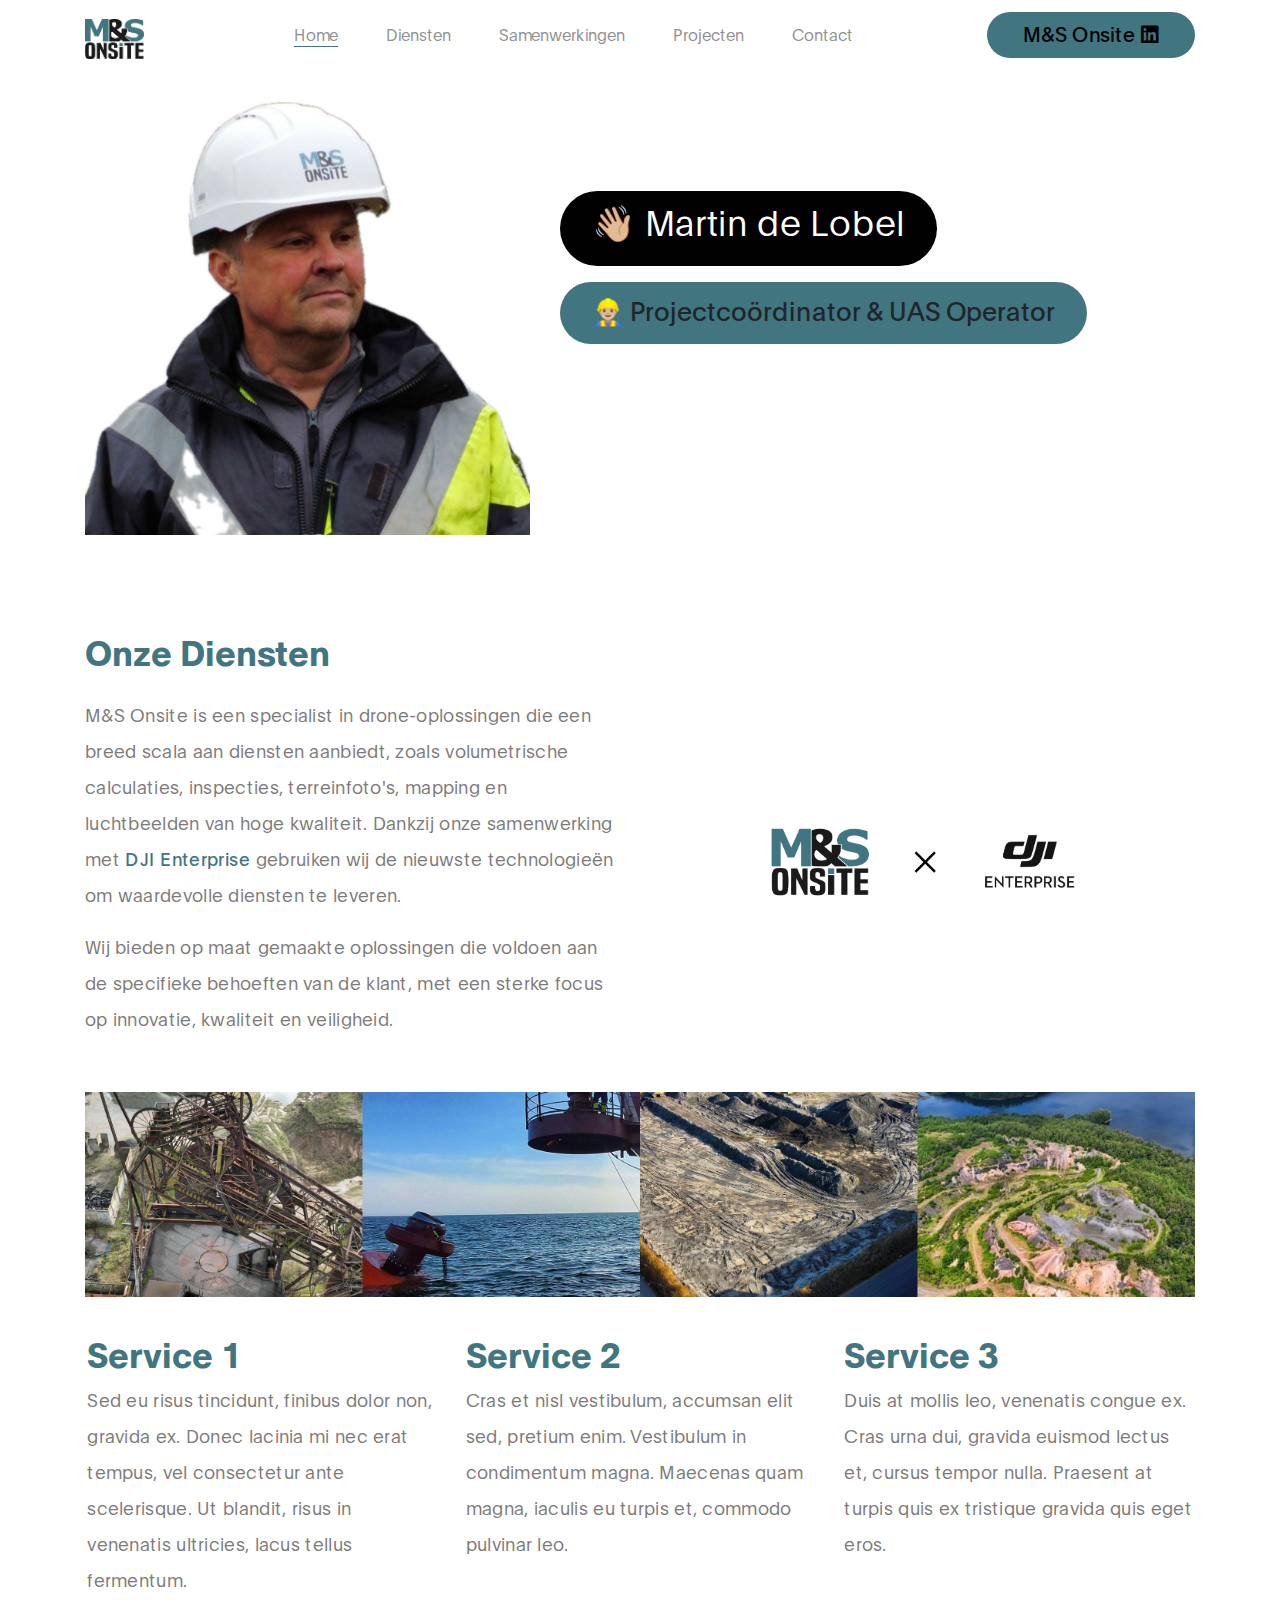
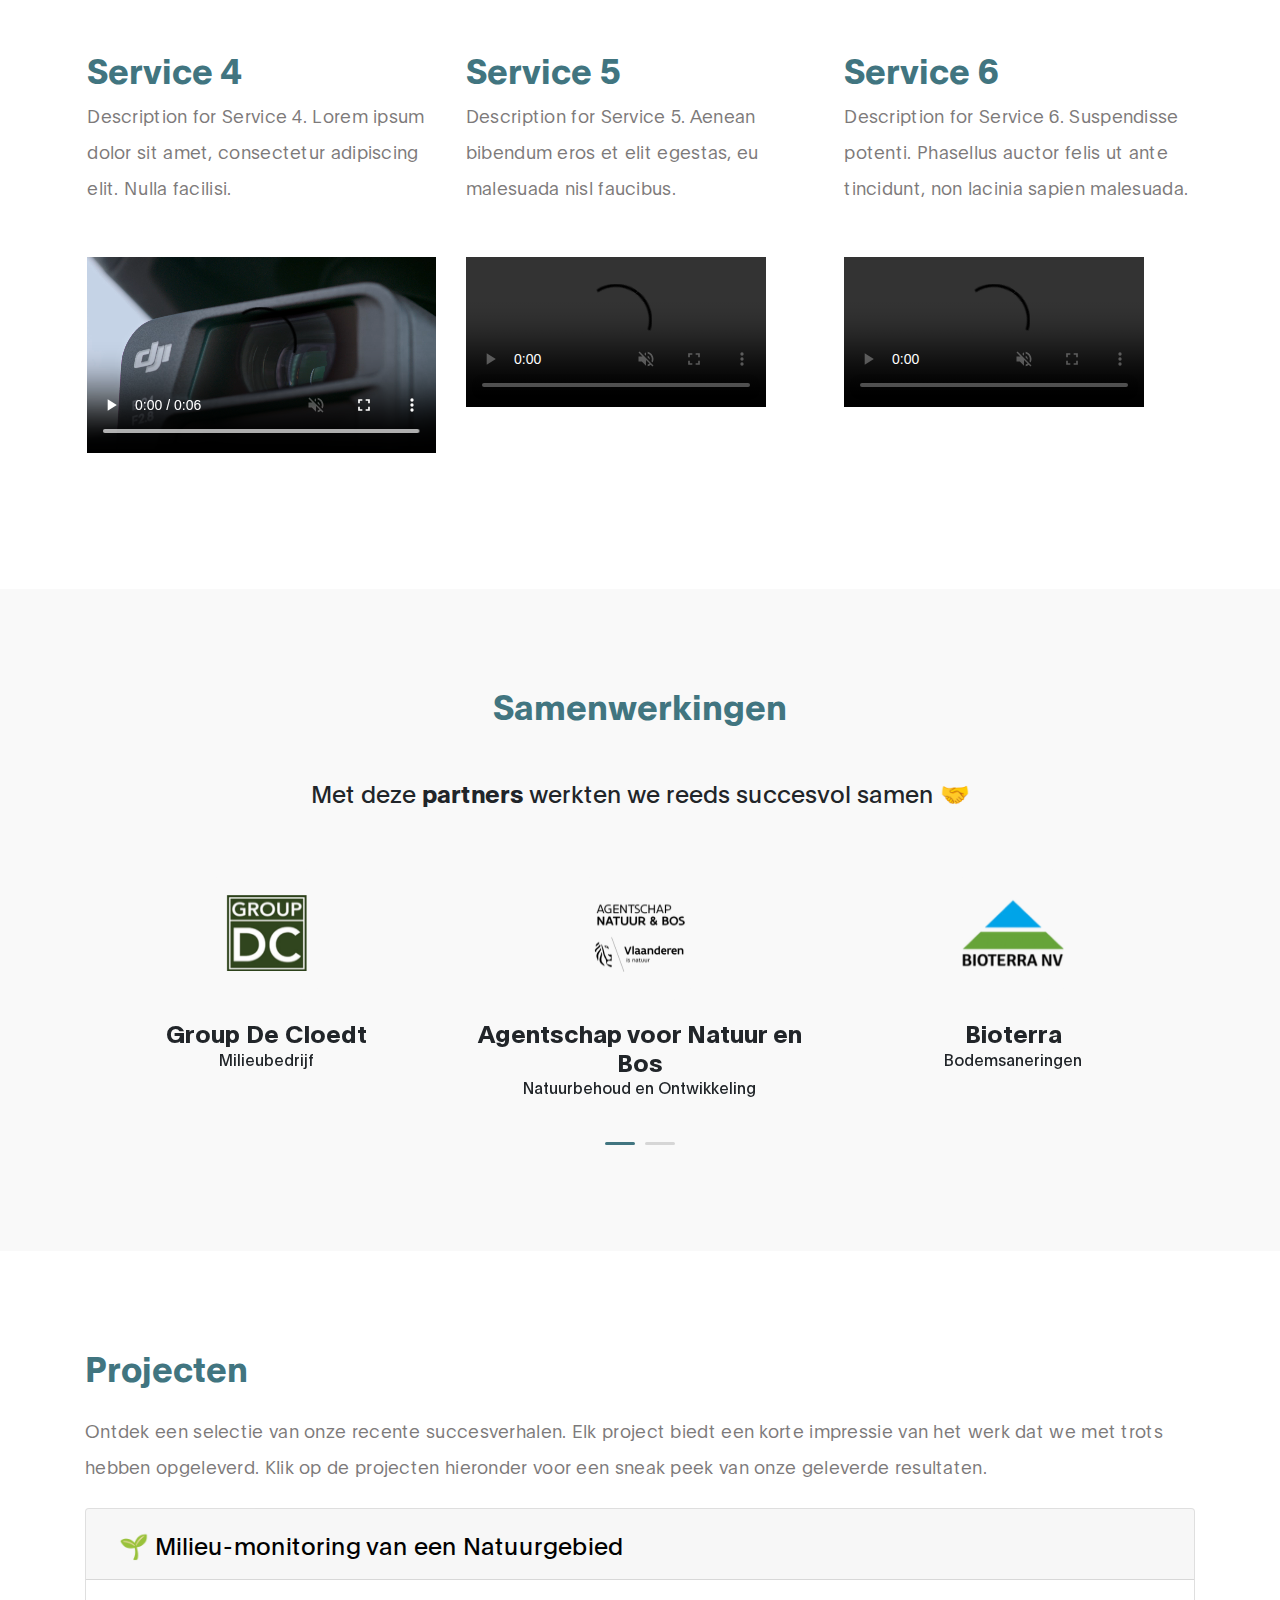
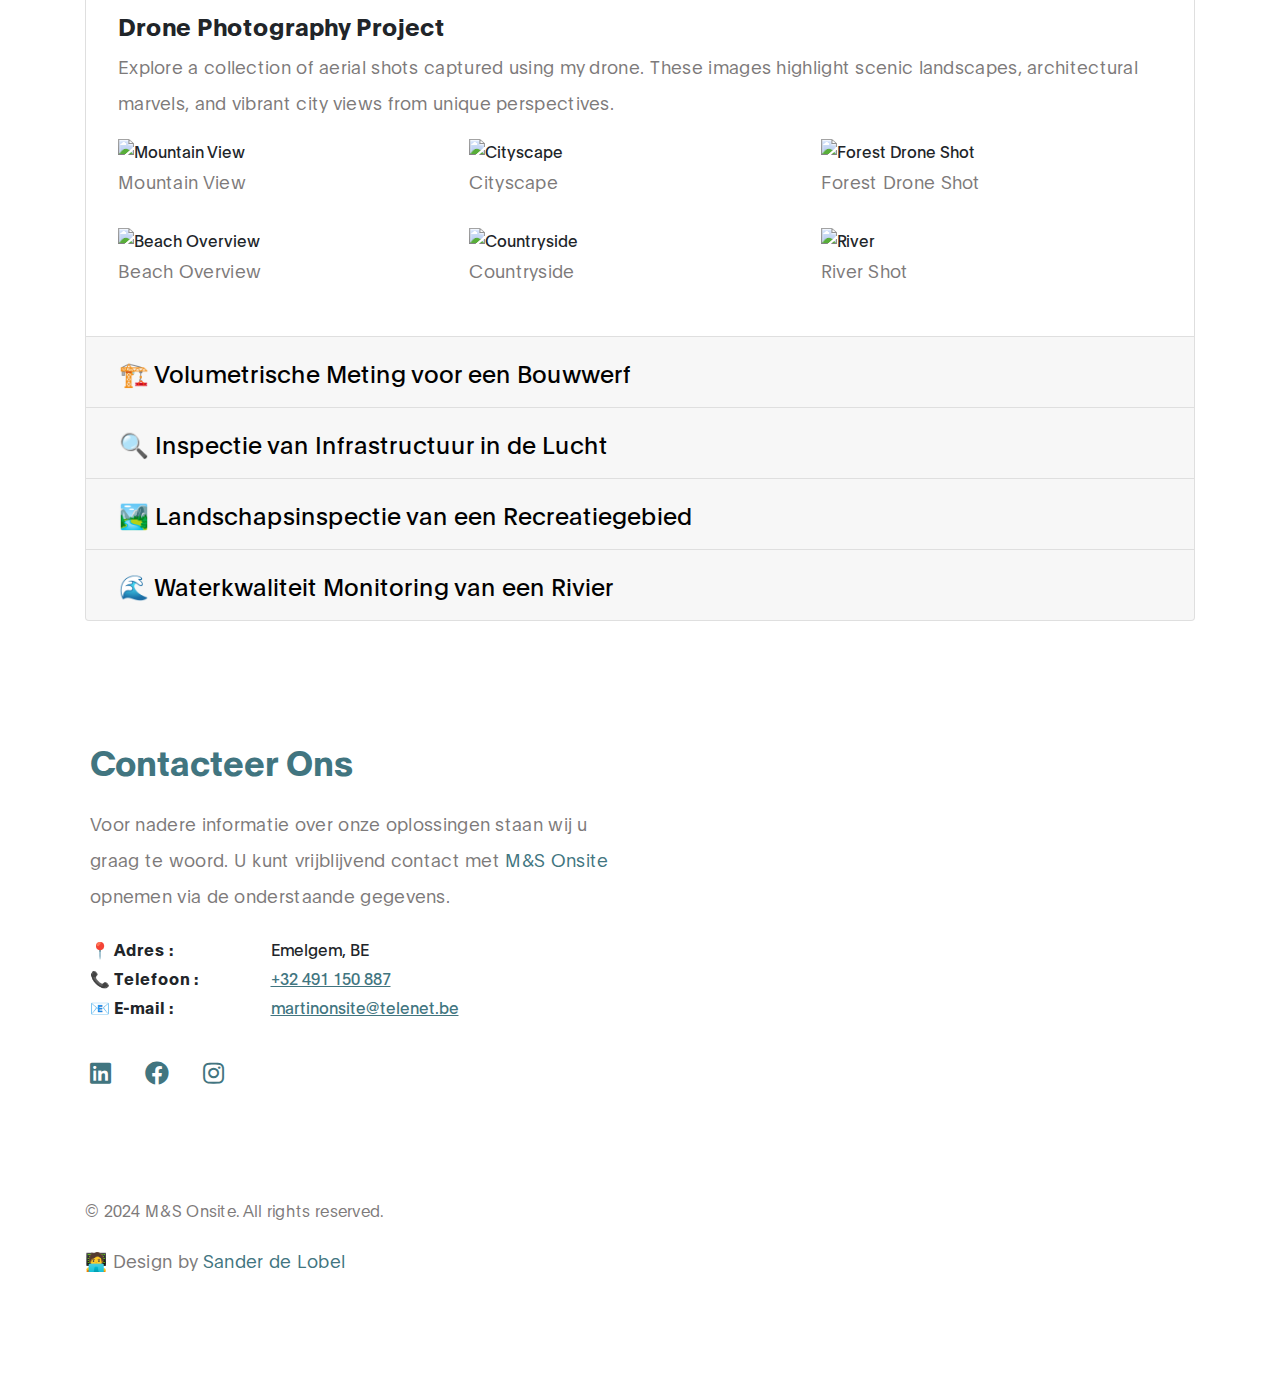
==== index.html @ 07158efe "V1.7" ====
<!DOCTYPE html>
<html lang="en">
<head>

     <title>M&S Onsite - Profile HTML Page</title>

     <meta charset="UTF-8">
     <meta http-equiv="X-UA-Compatible" content="IE=Edge">
     <meta name="description" content="">
     <meta name="keywords" content="">
     <meta name="author" content="sanderdeLobel">
     <meta name="viewport" content="width=device-width, initial-scale=1, maximum-scale=1">

     <link rel="stylesheet" href="css/bootstrap.min.css">
     <link rel="stylesheet" href="css/all.min.css">
     <link rel="stylesheet" href="css/owl.carousel.min.css">
     <link rel="stylesheet" href="css/owl.theme.default.min.css">

     <!-- MAIN CSS -->
     <link rel="stylesheet" href="css/msonsite_css.css">

</head>

<body data-spy="scroll" data-target="#navbarNav" data-offset="50">

    <!-- MENU BAR -->
    <nav class="navbar navbar-expand-lg">
        <div class="container">

            <a class="navbar-brand" href="#">
              <img src="images/MsOnsite LogoSpacing.png" alt="M&S Onsite" style="height: 40px;"> <!-- Adjust height as needed -->
            </a>
          

            <button class="navbar-toggler" type="button" data-toggle="collapse" data-target="#navbarNav" aria-controls="navbarNav" aria-expanded="false" aria-label="Toggle navigation">
                <span class="navbar-toggler-icon"></span>
            </button>

            <div class="collapse navbar-collapse" id="navbarNav">
                <ul class="navbar-nav mx-auto">
                    <li class="nav-item">
                        <a href="#intro" class="nav-link smoothScroll">Home</a>
                    </li>

                    <li class="nav-item">
                        <a href="#about" class="nav-link smoothScroll">Diensten</a>
                    </li>

                    <li class="nav-item">
                        <a href="#customers" class="nav-link smoothScroll">Samenwerkingen</a>
                    </li>

                    <li class="nav-item">
                      <a href="#projecten" class="nav-link smoothScroll">Projecten</a>
                  </li>

                    <li class="nav-item">
                        <a href="#contact" class="nav-link smoothScroll">Contact</a>
                    </li>
                </ul>

                <div class="mt-lg-0 mt-3 mb-4 mb-lg-0">
                  <a href="https://www.linkedin.com/company/m-s-onsite/?viewAsMember=true" target="_blank" class="custom-btn btn" download>
                    M&S Onsite <i class="fab fa-linkedin"></i>
                </a>                
                </div>
            </div>

        </div>
    </nav>


    <!-- HERO -->
    <section class="hero d-flex flex-column justify-content-center align-items-center" id="intro">

         <div class="container">
            <div class="row">

                  <div class="mx-auto col-lg-5 col-md-5 col-10">
                      <img src="images/mdl.jpg" class="img-fluid" alt="MdL Photo" style="width: 100%; height: auto; margin: 0;">
                  </div>

                   <div class="d-flex flex-column justify-content-center align-items-center col-lg-7 col-md-7 col-12">
                        <div class="hero-text">

                            <h1 class="hero-title">👋🏼 Martin de Lobel</h1>

                            <a class="email-link">
                              👷🏼‍♂️ Projectcoördinator & UAS Operator</a>
                        </div>
                    </div>

            </div>
        </div>
    </section>


    <section class="about section-padding" id="about">
        <div class="container">
            <div class="row">

              <div class="d-flex align-items-center justify-content-center">
                <div class="col-lg-6 col-md-6 col-12" style="margin-bottom: 40px;">
                    <h3 class="mb-4">Onze Diensten</h3>
            
                    <p>M&S Onsite is een specialist in drone-oplossingen die een breed scala aan diensten aanbiedt, zoals volumetrische calculaties, inspecties, terreinfoto's, mapping en luchtbeelden van hoge kwaliteit. Dankzij onze samenwerking met <a href="https://enterprise.dji.com/" target="_blank" style="color: #417580; text-decoration: none;"><strong>DJI Enterprise</strong></a> gebruiken wij de nieuwste technologieën om waardevolle diensten te leveren.</p>

                    <p>Wij bieden op maat gemaakte oplossingen die voldoen aan de specifieke behoeften van de klant, met een sterke focus op innovatie, kwaliteit en veiligheid.</p>
                                        
                </div>
            
                <div class="col-lg-5 mx-auto col-md-6 col-12"> 
                    <img src="images/msonsitedji.png" class="about-image img-fluid" alt="M&S Onsite logo" style="width: auto; height: auto;">
                </div>
            </div>

            <div class="container">
              <div>
                <img src="images/bannerphotos.jpeg" alt="MdL Photo" style="width: 100%; height: auto; margin: 0;">
              </div>
            </div>
            
            <!-- services -->
            <!-- row 1 -->
            </div>
            <div class="row about-third">
              <div class="col-lg-4 col-md-4 col-12">
                  <h3>Service 1</h3>
                  <p>Sed eu risus tincidunt, finibus dolor non, gravida ex. Donec lacinia mi nec erat tempus, vel consectetur ante scelerisque. Ut blandit, risus in venenatis ultricies, lacus tellus fermentum.</p>
              </div>
              <div class="col-lg-4 col-md-4 col-12">
                  <h3>Service 2</h3>
                  <p>Cras et nisl vestibulum, accumsan elit sed, pretium enim. Vestibulum in condimentum magna. Maecenas quam magna, iaculis eu turpis et, commodo pulvinar leo.</p>
              </div>
              <div class="col-lg-4 col-md-4 col-12">
                  <h3>Service 3</h3>
                  <p>Duis at mollis leo, venenatis congue ex. Cras urna dui, gravida euismod lectus et, cursus tempor nulla. Praesent at turpis quis ex tristique gravida quis eget eros.</p>
              </div>
          </div>

            <!-- row 3 -->
            <div class="row about-third">
              <div class="col-lg-4 col-md-4 col-12">
                  <h3>Service 4</h3>
                  <p>Description for Service 4. Lorem ipsum dolor sit amet, consectetur adipiscing elit. Nulla facilisi.</p>
              </div>
              <div class="col-lg-4 col-md-4 col-12">
                  <h3>Service 5</h3>
                  <p>Description for Service 5. Aenean bibendum eros et elit egestas, eu malesuada nisl faucibus.</p>
              </div>
              <div class="col-lg-4 col-md-4 col-12">
                  <h3>Service 6</h3>
                  <p>Description for Service 6. Suspendisse potenti. Phasellus auctor felis ut ante tincidunt, non lacinia sapien malesuada.</p>
              </div>
            </div>

            <!-- row 2: vids -->
            <div class="row about-third">
              
              <div class="col-lg-4 col-md-4 col-12">
                <video class="img-fluid" controls autoplay muted loop>
                    <source src="videos/mavic3E_1.mp4" type="video/mp4">
                    Your browser does not support the video tag.
                </video>
              </div>

              <div class="col-lg-4 col-md-4 col-12">
                <video class="img-fluid" controls autoplay muted loop>
                    <source src="videos/mavic3E_2.mp4" type="video/mp4">
                    Your browser does not support the video tag.
                </video>
              </div>

              <div class="col-lg-4 col-md-4 col-12">
                <video class="img-fluid" controls autoplay muted loop>
                    <source src="videos/mavic3E_2.mp4" type="video/mp4">
                    Your browser does not support the video tag.
                </video>
              </div>
            </div>

          
        </div>
    </section>

    <!-- Samenwerkingen -->
     <section class="customers section-padding" id="customers">
          <div class="container">
               <div class="row">

                <div class="col-12">
                  <h3 class="mb-5 text-center">Samenwerkingen</h3>
              
                  <a class="mb-5 text-center" style="font-size: 24px; display: block; text-align: center; margin: 20px 0;">
                      Met deze <strong>partners</strong> werkten we reeds succesvol samen 🤝
                  </a>                      
              
                  <div class="owl-carousel owl-theme" id="customers-carousel">
                      <div class="item">
                          <div class="customers-thumb text-center">
                              <div class="customers-image">
                                  <img src="images/customers/groupdecloedt.png" class="img-fluid" alt="customers image">
                              </div>
                              <div class="customers-info">
                                  <h6 class="mb-0">Group De Cloedt</h6>
                                  <span>Milieubedrijf</span>
                              </div>
                          </div>
                      </div>
              
                      <div class="item">
                          <div class="customers-thumb text-center">
                              <div class="customers-image">
                                  <img src="images/customers/agentschapnatuur.png" class="img-fluid" alt="customers image">
                              </div>
                              <div class="customers-info">
                                  <h6 class="mb-0">Agentschap voor Natuur en Bos</h6>
                                  <span>Natuurbehoud en Ontwikkeling</span>
                              </div>
                          </div>
                      </div>
              
                      <div class="item">
                          <div class="customers-thumb text-center">
                              <div class="customers-image">
                                  <img src="images/customers/bioterra.png" class="img-fluid" alt="customers image">
                              </div>
                              <div class="customers-info">
                                  <h6 class="mb-0">Bioterra</h6>
                                  <span>Bodemsaneringen</span>
                              </div>
                          </div>
                      </div>
              
                      <div class="item">
                          <div class="customers-thumb text-center">
                              <div class="customers-image">
                                  <img src="images/customers/vlaamsewaterweg.png" class="img-fluid" alt="customers image">
                              </div>
                              <div class="customers-info">
                                  <h6 class="mb-0">De Vlaamse Waterweg</h6>
                                  <span>Duurzaam Waterbeheer</span>
                              </div>
                          </div>
                      </div>
              
                      <div class="item">
                          <div class="customers-thumb text-center">
                              <div class="customers-image">
                                  <img src="images/customers/hdr.png" class="img-fluid" alt="customers image">
                              </div>
                              <div class="customers-info">
                                  <h6 class="mb-0">Heyrman - De Roeck</h6>
                                  <span>Waterbouwexpertise</span>
                              </div>
                          </div>
                      </div>
                  </div>
              </div>
                            

               </div>
          </div>
     </section>


     <!-- Projecten -->
     <section class="projecten section-padding" id = "projecten">
        
        <div class="container">
            
            <div class="row">

                <div class="col-lg-12 col-12">

                    <h3 class="mb-4">Projecten</h3>
                    <p class="mb-4">Ontdek een selectie van onze recente succesverhalen. 
                      Elk project biedt een korte impressie van het werk dat we met trots hebben opgeleverd. 
                      Klik op de projecten hieronder voor een sneak peek van onze geleverde resultaten.</p>
                    
                    <div class="accordion" id="accordionExample">
                      
                      <!-- Project 1-->
                      <div class="card">
                        <div class="card-header" id="headingOne">
                          <h2 class="mb-0">
                            <button class="btn btn-link" type="button" data-toggle="collapse" data-target="#collapseOne" aria-expanded="true" aria-controls="collapseOne">
                              🌱 Milieu-monitoring van een Natuurgebied
                            </button>
                          </h2>
                        </div>

                        <div id="collapseOne" class="collapse show" aria-labelledby="headingOne" data-parent="#accordionExample">
                          <div class="card-body">
                              <!-- Title of the project -->
                              <h6>Drone Photography Project</h6>
                      
                              <!-- Short description -->
                              <p>Explore a collection of aerial shots captured using my drone. These images highlight scenic landscapes, architectural marvels, and vibrant city views from unique perspectives.</p>
                              
                              <!-- Image grid -->
                              <div style="display: grid; grid-template-columns: repeat(3, 1fr); gap: 10px;">
                                  <div>
                                      <img src="image1.jpg" alt="Mountain View" style="width: 100%;">
                                      <p>Mountain View</p>
                                  </div>
                                  <div>
                                      <img src="image2.jpg" alt="Cityscape" style="width: 100%;">
                                      <p>Cityscape</p>
                                  </div>
                                  <div>
                                      <img src="image3.jpg" alt="Forest Drone Shot" style="width: 100%;">
                                      <p>Forest Drone Shot</p>
                                  </div>
                                  <div>
                                      <img src="image4.jpg" alt="Beach Overview" style="width: 100%;">
                                      <p>Beach Overview</p>
                                  </div>
                                  <div>
                                      <img src="image5.jpg" alt="Countryside" style="width: 100%;">
                                      <p>Countryside</p>
                                  </div>
                                  <div>
                                      <img src="image6.jpg" alt="River" style="width: 100%;">
                                      <p>River Shot</p>
                                  </div>
                              </div>
                          </div>
                      </div>
                      
                      </div>

                      <!-- Project 2-->
                      <div class="card">
                        <div class="card-header" id="headingTwo">
                          <h2 class="mb-0">
                            <button class="btn btn-link collapsed" type="button" data-toggle="collapse" data-target="#collapseTwo" aria-expanded="false" aria-controls="collapseTwo">
                              🏗️ Volumetrische Meting voor een Bouwwerf
                            </button>
                          </h2>
                        </div>
                        <div id="collapseTwo" class="collapse" aria-labelledby="headingTwo" data-parent="#accordionExample">
                          <div class="card-body">
                            <p>Precisie metingen om de benodigde materialen en volumes voor een bouwproject te bepalen.</p>
                          </div>
                        </div>
                      </div>

                      <!-- Project 3-->
                      <div class="card">
                        <div class="card-header" id="headingThree">
                          <h2 class="mb-0">
                            <button class="btn btn-link collapsed" type="button" data-toggle="collapse" data-target="#collapseThree" aria-expanded="false" aria-controls="collapseThree">
                              🔍 Inspectie van Infrastructuur in de Lucht
                            </button>
                          </h2>
                        </div>
                        <div id="collapseThree" class="collapse" aria-labelledby="headingThree" data-parent="#accordionExample">
                          <div class="card-body">
                            <p>Een luchtinspectie om de staat van bruggen en gebouwen te evalueren en eventuele gebreken te identificeren.</p>
                          </div>
                        </div>
                      </div>

                    <!-- Project 4-->
                    <div class="card">
                        <div class="card-header" id="headingFour">
                          <h2 class="mb-0">
                            <button class="btn btn-link collapsed" type="button" data-toggle="collapse" data-target="#collapseFour" aria-expanded="false" aria-controls="collapseFour">
                              🏞️ Landschapsinspectie van een Recreatiegebied
                            </button>
                          </h2>
                        </div>
                        <div id="collapseFour" class="collapse" aria-labelledby="headingFour" data-parent="#accordionExample">
                          <div class="card-body">
                            <p>Gebruik van drones om het onderhoud en de ontwikkeling van recreatiegebieden te monitoren en te optimaliseren.</p>
                          </div>
                        </div>
                    </div>

                    <!-- Project 5-->
                    <div class="card">
                        <div class="card-header" id="headingFive">
                          <h2 class="mb-0">
                            <button class="btn btn-link collapsed" type="button" data-toggle="collapse" data-target="#collapseFive" aria-expanded="false" aria-controls="collapseFive">
                              🌊 Waterkwaliteit Monitoring van een Rivier
                            </button>
                          </h2>
                        </div>
                        <div id="collapseFive" class="collapse" aria-labelledby="headingFive" data-parent="#accordionExample">
                          <div class="card-body">
                            <p>Een project gericht op het verzamelen van data over de waterkwaliteit en ecologische gezondheid van rivieren.</p>
                          </div>
                        </div>
                    </div>

                </div>

           	 </div><!-- col -->
        	</div><!-- row -->
        </div><!-- container -->
    </section>

    <!-- Projecten -->
    <section class="contact section-padding pt-0" id="contact">
      <div class="container">
          <div class="row">
              <!-- Left Column: Contact Details -->
              <div class="col-lg-6 col-md-6 col-12" style="text-align: left; padding-left: 20px;">
                  <h3 class="my-4 pt-4 pt-lg-0">Contacteer Ons</h3>
                  
                  <p class="mb-1" style="margin-left: 0;">Voor nadere informatie over onze oplossingen staan wij u graag te woord. 
                    U kunt vrijblijvend contact met <span style="color: #417580;">M&S Onsite</span> opnemen via de onderstaande gegevens.</p>

                  <ul class="mt-4 mb-5 mb-lg-0 profile-list list-unstyled" style="margin-left: 0;">
                    <li><strong>📍 Adres :</strong> Emelgem, BE</li>
                    
                    <li><strong>📞 Telefoon :</strong> 
                      <a href="tel:+32491150887" target="_blank" style="color:#417580; text-decoration: underline; cursor: pointer;">+32 491 150 887</a>
                    </li>
                    
                    <li><strong>📧 E-mail :</strong> 
                      <a href="mailto:martinonsite@telenet.be" target="_blank" style="color:#417580; text-decoration: underline; cursor: pointer;">martinonsite@telenet.be</a>
                    </li>
                  </ul>
  
                  <br>

                  <ul class="social-links mt-2" style="list-style-type: none; padding-left: 0; margin-left: 0;">
                    <li style="display: inline; margin-right: 10px;"><a href="https://www.linkedin.com/company/m-s-onsite/?viewAsMember=true" target="_blank" rel="noopener" class="fab fa-linkedin" style="color: #417580;"></a></li>
                    <li style="display: inline; margin-right: 10px;"><a href="https://www.facebook.com/people/MS-Onsite/61561631330027/" target="_blank" rel="noopener" class="fab fa-facebook" style="color: #417580;"></a></li>
                    <li style="display: inline; margin-right: 10px;"><a href="https://www.instagram.com/onsite_project_coordination/" target="_blank" rel="noopener" class="fab fa-instagram" style="color: #417580;"></a></li>
                  </ul>
                
              </div>
  
              <!-- Right Column: Location Map -->
              <div class="col-lg-6 col-md-6 col-12" style="text-align: left; padding-left: 20px; padding-right: 20px; margin: auto;">
                <iframe 
                    src="https://www.google.com/maps/embed?pb=!1m18!1m12!1m3!1d2514.994909298234!2d3.2300637765311504!3d50.92381117168641!2m3!1f0!2f0!3f0!3m2!1i1024!2i768!4f13.1!3m3!1m2!1s0x47c339d4fc42aa87%3A0x71538158849a457!2sIngelmunstersestraat%2037%2C%208870%20Izegem!5e0!3m2!1snl!2sbe!4v1729623654846!5m2!1snl!2sbe" 
                    width="100%" 
                    height="350" 
                    style="border:0;" 
                    allowfullscreen="" 
                    loading="lazy" 
                    referrerpolicy="no-referrer-when-downgrade">
                </iframe>
              </div>
          </div>
          <p class="copyright-text mt-5 pt-3" style="margin-left: 0;">&copy; 2024 M&S Onsite. All rights reserved.</p>
          <p style="margin-left: 0;">🧑‍💻 Design by <a href="https://www.linkedin.com/in/sanderdelobel/" target="_blank" style="color: #417580; text-decoration: none;">Sander de Lobel</a></p>        
      </div>
    
      
    </section>
     <!-- SCRIPTS -->
     <script src="js/jquery.min.js"></script>
     <script src="js/bootstrap.min.js"></script>
     <script src="js/smoothscroll.js"></script>
     <script src="js/owl.carousel.min.js"></script>
     <script src="js/custom.js"></script>

</body>
</html>

<!--
GEGEVENS LINKS UITLIJNEN
<p class="mb-1" style="margin-left: 0;">
    <a href="tel:+32491150887" style="color: #417580;">+32 491 150 887</a>
</p>
<p style="margin-left: 0;">
    <a href="mailto:martinonsite@telenet.be" style="color: #417580;">martinonsite@telenet.be</a>
</p>
-->
---- css/all.min.css ----
.fa,.fab,.fad,.fal,.far,.fas{-moz-osx-font-smoothing:grayscale;-webkit-font-smoothing:antialiased;display:inline-block;font-style:normal;font-variant:normal;text-rendering:auto;line-height:1}.fa-lg{font-size:1.33333em;line-height:.75em;vertical-align:-.0667em}.fa-xs{font-size:.75em}.fa-sm{font-size:.875em}.fa-1x{font-size:1em}.fa-2x{font-size:2em}.fa-3x{font-size:3em}.fa-4x{font-size:4em}.fa-5x{font-size:5em}.fa-6x{font-size:6em}.fa-7x{font-size:7em}.fa-8x{font-size:8em}.fa-9x{font-size:9em}.fa-10x{font-size:10em}.fa-fw{text-align:center;width:1.25em}.fa-ul{list-style-type:none;margin-left:2.5em;padding-left:0}.fa-ul>li{position:relative}.fa-li{left:-2em;position:absolute;text-align:center;width:2em;line-height:inherit}.fa-border{border:.08em solid #eee;border-radius:.1em;padding:.2em .25em .15em}.fa-pull-left{float:left}.fa-pull-right{float:right}.fa.fa-pull-left,.fab.fa-pull-left,.fal.fa-pull-left,.far.fa-pull-left,.fas.fa-pull-left{margin-right:.3em}.fa.fa-pull-right,.fab.fa-pull-right,.fal.fa-pull-right,.far.fa-pull-right,.fas.fa-pull-right{margin-left:.3em}.fa-spin{-webkit-animation:fa-spin 2s linear infinite;animation:fa-spin 2s linear infinite}.fa-pulse{-webkit-animation:fa-spin 1s steps(8) infinite;animation:fa-spin 1s steps(8) infinite}@-webkit-keyframes fa-spin{0%{-webkit-transform:rotate(0deg);transform:rotate(0deg)}to{-webkit-transform:rotate(1turn);transform:rotate(1turn)}}@keyframes fa-spin{0%{-webkit-transform:rotate(0deg);transform:rotate(0deg)}to{-webkit-transform:rotate(1turn);transform:rotate(1turn)}}.fa-rotate-90{-ms-filter:"progid:DXImageTransform.Microsoft.BasicImage(rotation=1)";-webkit-transform:rotate(90deg);transform:rotate(90deg)}.fa-rotate-180{-ms-filter:"progid:DXImageTransform.Microsoft.BasicImage(rotation=2)";-webkit-transform:rotate(180deg);transform:rotate(180deg)}.fa-rotate-270{-ms-filter:"progid:DXImageTransform.Microsoft.BasicImage(rotation=3)";-webkit-transform:rotate(270deg);transform:rotate(270deg)}.fa-flip-horizontal{-ms-filter:"progid:DXImageTransform.Microsoft.BasicImage(rotation=0, mirror=1)";-webkit-transform:scaleX(-1);transform:scaleX(-1)}.fa-flip-vertical{-webkit-transform:scaleY(-1);transform:scaleY(-1)}.fa-flip-both,.fa-flip-horizontal.fa-flip-vertical,.fa-flip-vertical{-ms-filter:"progid:DXImageTransform.Microsoft.BasicImage(rotation=2, mirror=1)"}.fa-flip-both,.fa-flip-horizontal.fa-flip-vertical{-webkit-transform:scale(-1);transform:scale(-1)}:root .fa-flip-both,:root .fa-flip-horizontal,:root .fa-flip-vertical,:root .fa-rotate-90,:root .fa-rotate-180,:root .fa-rotate-270{-webkit-filter:none;filter:none}.fa-stack{display:inline-block;height:2em;line-height:2em;position:relative;vertical-align:middle;width:2.5em}.fa-stack-1x,.fa-stack-2x{left:0;position:absolute;text-align:center;width:100%}.fa-stack-1x{line-height:inherit}.fa-stack-2x{font-size:2em}.fa-inverse{color:#fff}.fa-500px:before{content:"\f26e"}.fa-accessible-icon:before{content:"\f368"}.fa-accusoft:before{content:"\f369"}.fa-acquisitions-incorporated:before{content:"\f6af"}.fa-ad:before{content:"\f641"}.fa-address-book:before{content:"\f2b9"}.fa-address-card:before{content:"\f2bb"}.fa-adjust:before{content:"\f042"}.fa-adn:before{content:"\f170"}.fa-adobe:before{content:"\f778"}.fa-adversal:before{content:"\f36a"}.fa-affiliatetheme:before{content:"\f36b"}.fa-air-freshener:before{content:"\f5d0"}.fa-airbnb:before{content:"\f834"}.fa-algolia:before{content:"\f36c"}.fa-align-center:before{content:"\f037"}.fa-align-justify:before{content:"\f039"}.fa-align-left:before{content:"\f036"}.fa-align-right:before{content:"\f038"}.fa-alipay:before{content:"\f642"}.fa-allergies:before{content:"\f461"}.fa-amazon:before{content:"\f270"}.fa-amazon-pay:before{content:"\f42c"}.fa-ambulance:before{content:"\f0f9"}.fa-american-sign-language-interpreting:before{content:"\f2a3"}.fa-amilia:before{content:"\f36d"}.fa-anchor:before{content:"\f13d"}.fa-android:before{content:"\f17b"}.fa-angellist:before{content:"\f209"}.fa-angle-double-down:before{content:"\f103"}.fa-angle-double-left:before{content:"\f100"}.fa-angle-double-right:before{content:"\f101"}.fa-angle-double-up:before{content:"\f102"}.fa-angle-down:before{content:"\f107"}.fa-angle-left:before{content:"\f104"}.fa-angle-right:before{content:"\f105"}.fa-angle-up:before{content:"\f106"}.fa-angry:before{content:"\f556"}.fa-angrycreative:before{content:"\f36e"}.fa-angular:before{content:"\f420"}.fa-ankh:before{content:"\f644"}.fa-app-store:before{content:"\f36f"}.fa-app-store-ios:before{content:"\f370"}.fa-apper:before{content:"\f371"}.fa-apple:before{content:"\f179"}.fa-apple-alt:before{content:"\f5d1"}.fa-apple-pay:before{content:"\f415"}.fa-archive:before{content:"\f187"}.fa-archway:before{content:"\f557"}.fa-arrow-alt-circle-down:before{content:"\f358"}.fa-arrow-alt-circle-left:before{content:"\f359"}.fa-arrow-alt-circle-right:before{content:"\f35a"}.fa-arrow-alt-circle-up:before{content:"\f35b"}.fa-arrow-circle-down:before{content:"\f0ab"}.fa-arrow-circle-left:before{content:"\f0a8"}.fa-arrow-circle-right:before{content:"\f0a9"}.fa-arrow-circle-up:before{content:"\f0aa"}.fa-arrow-down:before{content:"\f063"}.fa-arrow-left:before{content:"\f060"}.fa-arrow-right:before{content:"\f061"}.fa-arrow-up:before{content:"\f062"}.fa-arrows-alt:before{content:"\f0b2"}.fa-arrows-alt-h:before{content:"\f337"}.fa-arrows-alt-v:before{content:"\f338"}.fa-artstation:before{content:"\f77a"}.fa-assistive-listening-systems:before{content:"\f2a2"}.fa-asterisk:before{content:"\f069"}.fa-asymmetrik:before{content:"\f372"}.fa-at:before{content:"\f1fa"}.fa-atlas:before{content:"\f558"}.fa-atlassian:before{content:"\f77b"}.fa-atom:before{content:"\f5d2"}.fa-audible:before{content:"\f373"}.fa-audio-description:before{content:"\f29e"}.fa-autoprefixer:before{content:"\f41c"}.fa-avianex:before{content:"\f374"}.fa-aviato:before{content:"\f421"}.fa-award:before{content:"\f559"}.fa-aws:before{content:"\f375"}.fa-baby:before{content:"\f77c"}.fa-baby-carriage:before{content:"\f77d"}.fa-backspace:before{content:"\f55a"}.fa-backward:before{content:"\f04a"}.fa-bacon:before{content:"\f7e5"}.fa-bahai:before{content:"\f666"}.fa-balance-scale:before{content:"\f24e"}.fa-balance-scale-left:before{content:"\f515"}.fa-balance-scale-right:before{content:"\f516"}.fa-ban:before{content:"\f05e"}.fa-band-aid:before{content:"\f462"}.fa-bandcamp:before{content:"\f2d5"}.fa-barcode:before{content:"\f02a"}.fa-bars:before{content:"\f0c9"}.fa-baseball-ball:before{content:"\f433"}.fa-basketball-ball:before{content:"\f434"}.fa-bath:before{content:"\f2cd"}.fa-battery-empty:before{content:"\f244"}.fa-battery-full:before{content:"\f240"}.fa-battery-half:before{content:"\f242"}.fa-battery-quarter:before{content:"\f243"}.fa-battery-three-quarters:before{content:"\f241"}.fa-battle-net:before{content:"\f835"}.fa-bed:before{content:"\f236"}.fa-beer:before{content:"\f0fc"}.fa-behance:before{content:"\f1b4"}.fa-behance-square:before{content:"\f1b5"}.fa-bell:before{content:"\f0f3"}.fa-bell-slash:before{content:"\f1f6"}.fa-bezier-curve:before{content:"\f55b"}.fa-bible:before{content:"\f647"}.fa-bicycle:before{content:"\f206"}.fa-biking:before{content:"\f84a"}.fa-bimobject:before{content:"\f378"}.fa-binoculars:before{content:"\f1e5"}.fa-biohazard:before{content:"\f780"}.fa-birthday-cake:before{content:"\f1fd"}.fa-bitbucket:before{content:"\f171"}.fa-bitcoin:before{content:"\f379"}.fa-bity:before{content:"\f37a"}.fa-black-tie:before{content:"\f27e"}.fa-blackberry:before{content:"\f37b"}.fa-blender:before{content:"\f517"}.fa-blender-phone:before{content:"\f6b6"}.fa-blind:before{content:"\f29d"}.fa-blog:before{content:"\f781"}.fa-blogger:before{content:"\f37c"}.fa-blogger-b:before{content:"\f37d"}.fa-bluetooth:before{content:"\f293"}.fa-bluetooth-b:before{content:"\f294"}.fa-bold:before{content:"\f032"}.fa-bolt:before{content:"\f0e7"}.fa-bomb:before{content:"\f1e2"}.fa-bone:before{content:"\f5d7"}.fa-bong:before{content:"\f55c"}.fa-book:before{content:"\f02d"}.fa-book-dead:before{content:"\f6b7"}.fa-book-medical:before{content:"\f7e6"}.fa-book-open:before{content:"\f518"}.fa-book-reader:before{content:"\f5da"}.fa-bookmark:before{content:"\f02e"}.fa-bootstrap:before{content:"\f836"}.fa-border-all:before{content:"\f84c"}.fa-border-none:before{content:"\f850"}.fa-border-style:before{content:"\f853"}.fa-bowling-ball:before{content:"\f436"}.fa-box:before{content:"\f466"}.fa-box-open:before{content:"\f49e"}.fa-boxes:before{content:"\f468"}.fa-braille:before{content:"\f2a1"}.fa-brain:before{content:"\f5dc"}.fa-bread-slice:before{content:"\f7ec"}.fa-briefcase:before{content:"\f0b1"}.fa-briefcase-medical:before{content:"\f469"}.fa-broadcast-tower:before{content:"\f519"}.fa-broom:before{content:"\f51a"}.fa-brush:before{content:"\f55d"}.fa-btc:before{content:"\f15a"}.fa-buffer:before{content:"\f837"}.fa-bug:before{content:"\f188"}.fa-building:before{content:"\f1ad"}.fa-bullhorn:before{content:"\f0a1"}.fa-bullseye:before{content:"\f140"}.fa-burn:before{content:"\f46a"}.fa-buromobelexperte:before{content:"\f37f"}.fa-bus:before{content:"\f207"}.fa-bus-alt:before{content:"\f55e"}.fa-business-time:before{content:"\f64a"}.fa-buy-n-large:before{content:"\f8a6"}.fa-buysellads:before{content:"\f20d"}.fa-calculator:before{content:"\f1ec"}.fa-calendar:before{content:"\f133"}.fa-calendar-alt:before{content:"\f073"}.fa-calendar-check:before{content:"\f274"}.fa-calendar-day:before{content:"\f783"}.fa-calendar-minus:before{content:"\f272"}.fa-calendar-plus:before{content:"\f271"}.fa-calendar-times:before{content:"\f273"}.fa-calendar-week:before{content:"\f784"}.fa-camera:before{content:"\f030"}.fa-camera-retro:before{content:"\f083"}.fa-campground:before{content:"\f6bb"}.fa-canadian-maple-leaf:before{content:"\f785"}.fa-candy-cane:before{content:"\f786"}.fa-cannabis:before{content:"\f55f"}.fa-capsules:before{content:"\f46b"}.fa-car:before{content:"\f1b9"}.fa-car-alt:before{content:"\f5de"}.fa-car-battery:before{content:"\f5df"}.fa-car-crash:before{content:"\f5e1"}.fa-car-side:before{content:"\f5e4"}.fa-caravan:before{content:"\f8ff"}.fa-caret-down:before{content:"\f0d7"}.fa-caret-left:before{content:"\f0d9"}.fa-caret-right:before{content:"\f0da"}.fa-caret-square-down:before{content:"\f150"}.fa-caret-square-left:before{content:"\f191"}.fa-caret-square-right:before{content:"\f152"}.fa-caret-square-up:before{content:"\f151"}.fa-caret-up:before{content:"\f0d8"}.fa-carrot:before{content:"\f787"}.fa-cart-arrow-down:before{content:"\f218"}.fa-cart-plus:before{content:"\f217"}.fa-cash-register:before{content:"\f788"}.fa-cat:before{content:"\f6be"}.fa-cc-amazon-pay:before{content:"\f42d"}.fa-cc-amex:before{content:"\f1f3"}.fa-cc-apple-pay:before{content:"\f416"}.fa-cc-diners-club:before{content:"\f24c"}.fa-cc-discover:before{content:"\f1f2"}.fa-cc-jcb:before{content:"\f24b"}.fa-cc-mastercard:before{content:"\f1f1"}.fa-cc-paypal:before{content:"\f1f4"}.fa-cc-stripe:before{content:"\f1f5"}.fa-cc-visa:before{content:"\f1f0"}.fa-centercode:before{content:"\f380"}.fa-centos:before{content:"\f789"}.fa-certificate:before{content:"\f0a3"}.fa-chair:before{content:"\f6c0"}.fa-chalkboard:before{content:"\f51b"}.fa-chalkboard-teacher:before{content:"\f51c"}.fa-charging-station:before{content:"\f5e7"}.fa-chart-area:before{content:"\f1fe"}.fa-chart-bar:before{content:"\f080"}.fa-chart-line:before{content:"\f201"}.fa-chart-pie:before{content:"\f200"}.fa-check:before{content:"\f00c"}.fa-check-circle:before{content:"\f058"}.fa-check-double:before{content:"\f560"}.fa-check-square:before{content:"\f14a"}.fa-cheese:before{content:"\f7ef"}.fa-chess:before{content:"\f439"}.fa-chess-bishop:before{content:"\f43a"}.fa-chess-board:before{content:"\f43c"}.fa-chess-king:before{content:"\f43f"}.fa-chess-knight:before{content:"\f441"}.fa-chess-pawn:before{content:"\f443"}.fa-chess-queen:before{content:"\f445"}.fa-chess-rook:before{content:"\f447"}.fa-chevron-circle-down:before{content:"\f13a"}.fa-chevron-circle-left:before{content:"\f137"}.fa-chevron-circle-right:before{content:"\f138"}.fa-chevron-circle-up:before{content:"\f139"}.fa-chevron-down:before{content:"\f078"}.fa-chevron-left:before{content:"\f053"}.fa-chevron-right:before{content:"\f054"}.fa-chevron-up:before{content:"\f077"}.fa-child:before{content:"\f1ae"}.fa-chrome:before{content:"\f268"}.fa-chromecast:before{content:"\f838"}.fa-church:before{content:"\f51d"}.fa-circle:before{content:"\f111"}.fa-circle-notch:before{content:"\f1ce"}.fa-city:before{content:"\f64f"}.fa-clinic-medical:before{content:"\f7f2"}.fa-clipboard:before{content:"\f328"}.fa-clipboard-check:before{content:"\f46c"}.fa-clipboard-list:before{content:"\f46d"}.fa-clock:before{content:"\f017"}.fa-clone:before{content:"\f24d"}.fa-closed-captioning:before{content:"\f20a"}.fa-cloud:before{content:"\f0c2"}.fa-cloud-download-alt:before{content:"\f381"}.fa-cloud-meatball:before{content:"\f73b"}.fa-cloud-moon:before{content:"\f6c3"}.fa-cloud-moon-rain:before{content:"\f73c"}.fa-cloud-rain:before{content:"\f73d"}.fa-cloud-showers-heavy:before{content:"\f740"}.fa-cloud-sun:before{content:"\f6c4"}.fa-cloud-sun-rain:before{content:"\f743"}.fa-cloud-upload-alt:before{content:"\f382"}.fa-cloudscale:before{content:"\f383"}.fa-cloudsmith:before{content:"\f384"}.fa-cloudversify:before{content:"\f385"}.fa-cocktail:before{content:"\f561"}.fa-code:before{content:"\f121"}.fa-code-branch:before{content:"\f126"}.fa-codepen:before{content:"\f1cb"}.fa-codiepie:before{content:"\f284"}.fa-coffee:before{content:"\f0f4"}.fa-cog:before{content:"\f013"}.fa-cogs:before{content:"\f085"}.fa-coins:before{content:"\f51e"}.fa-columns:before{content:"\f0db"}.fa-comment:before{content:"\f075"}.fa-comment-alt:before{content:"\f27a"}.fa-comment-dollar:before{content:"\f651"}.fa-comment-dots:before{content:"\f4ad"}.fa-comment-medical:before{content:"\f7f5"}.fa-comment-slash:before{content:"\f4b3"}.fa-comments:before{content:"\f086"}.fa-comments-dollar:before{content:"\f653"}.fa-compact-disc:before{content:"\f51f"}.fa-compass:before{content:"\f14e"}.fa-compress:before{content:"\f066"}.fa-compress-alt:before{content:"\f422"}.fa-compress-arrows-alt:before{content:"\f78c"}.fa-concierge-bell:before{content:"\f562"}.fa-confluence:before{content:"\f78d"}.fa-connectdevelop:before{content:"\f20e"}.fa-contao:before{content:"\f26d"}.fa-cookie:before{content:"\f563"}.fa-cookie-bite:before{content:"\f564"}.fa-copy:before{content:"\f0c5"}.fa-copyright:before{content:"\f1f9"}.fa-cotton-bureau:before{content:"\f89e"}.fa-couch:before{content:"\f4b8"}.fa-cpanel:before{content:"\f388"}.fa-creative-commons:before{content:"\f25e"}.fa-creative-commons-by:before{content:"\f4e7"}.fa-creative-commons-nc:before{content:"\f4e8"}.fa-creative-commons-nc-eu:before{content:"\f4e9"}.fa-creative-commons-nc-jp:before{content:"\f4ea"}.fa-creative-commons-nd:before{content:"\f4eb"}.fa-creative-commons-pd:before{content:"\f4ec"}.fa-creative-commons-pd-alt:before{content:"\f4ed"}.fa-creative-commons-remix:before{content:"\f4ee"}.fa-creative-commons-sa:before{content:"\f4ef"}.fa-creative-commons-sampling:before{content:"\f4f0"}.fa-creative-commons-sampling-plus:before{content:"\f4f1"}.fa-creative-commons-share:before{content:"\f4f2"}.fa-creative-commons-zero:before{content:"\f4f3"}.fa-credit-card:before{content:"\f09d"}.fa-critical-role:before{content:"\f6c9"}.fa-crop:before{content:"\f125"}.fa-crop-alt:before{content:"\f565"}.fa-cross:before{content:"\f654"}.fa-crosshairs:before{content:"\f05b"}.fa-crow:before{content:"\f520"}.fa-crown:before{content:"\f521"}.fa-crutch:before{content:"\f7f7"}.fa-css3:before{content:"\f13c"}.fa-css3-alt:before{content:"\f38b"}.fa-cube:before{content:"\f1b2"}.fa-cubes:before{content:"\f1b3"}.fa-cut:before{content:"\f0c4"}.fa-cuttlefish:before{content:"\f38c"}.fa-d-and-d:before{content:"\f38d"}.fa-d-and-d-beyond:before{content:"\f6ca"}.fa-dailymotion:before{content:"\f952"}.fa-dashcube:before{content:"\f210"}.fa-database:before{content:"\f1c0"}.fa-deaf:before{content:"\f2a4"}.fa-delicious:before{content:"\f1a5"}.fa-democrat:before{content:"\f747"}.fa-deploydog:before{content:"\f38e"}.fa-deskpro:before{content:"\f38f"}.fa-desktop:before{content:"\f108"}.fa-dev:before{content:"\f6cc"}.fa-deviantart:before{content:"\f1bd"}.fa-dharmachakra:before{content:"\f655"}.fa-dhl:before{content:"\f790"}.fa-diagnoses:before{content:"\f470"}.fa-diaspora:before{content:"\f791"}.fa-dice:before{content:"\f522"}.fa-dice-d20:before{content:"\f6cf"}.fa-dice-d6:before{content:"\f6d1"}.fa-dice-five:before{content:"\f523"}.fa-dice-four:before{content:"\f524"}.fa-dice-one:before{content:"\f525"}.fa-dice-six:before{content:"\f526"}.fa-dice-three:before{content:"\f527"}.fa-dice-two:before{content:"\f528"}.fa-digg:before{content:"\f1a6"}.fa-digital-ocean:before{content:"\f391"}.fa-digital-tachograph:before{content:"\f566"}.fa-directions:before{content:"\f5eb"}.fa-discord:before{content:"\f392"}.fa-discourse:before{content:"\f393"}.fa-divide:before{content:"\f529"}.fa-dizzy:before{content:"\f567"}.fa-dna:before{content:"\f471"}.fa-dochub:before{content:"\f394"}.fa-docker:before{content:"\f395"}.fa-dog:before{content:"\f6d3"}.fa-dollar-sign:before{content:"\f155"}.fa-dolly:before{content:"\f472"}.fa-dolly-flatbed:before{content:"\f474"}.fa-donate:before{content:"\f4b9"}.fa-door-closed:before{content:"\f52a"}.fa-door-open:before{content:"\f52b"}.fa-dot-circle:before{content:"\f192"}.fa-dove:before{content:"\f4ba"}.fa-download:before{content:"\f019"}.fa-draft2digital:before{content:"\f396"}.fa-drafting-compass:before{content:"\f568"}.fa-dragon:before{content:"\f6d5"}.fa-draw-polygon:before{content:"\f5ee"}.fa-dribbble:before{content:"\f17d"}.fa-dribbble-square:before{content:"\f397"}.fa-dropbox:before{content:"\f16b"}.fa-drum:before{content:"\f569"}.fa-drum-steelpan:before{content:"\f56a"}.fa-drumstick-bite:before{content:"\f6d7"}.fa-drupal:before{content:"\f1a9"}.fa-dumbbell:before{content:"\f44b"}.fa-dumpster:before{content:"\f793"}.fa-dumpster-fire:before{content:"\f794"}.fa-dungeon:before{content:"\f6d9"}.fa-dyalog:before{content:"\f399"}.fa-earlybirds:before{content:"\f39a"}.fa-ebay:before{content:"\f4f4"}.fa-edge:before{content:"\f282"}.fa-edit:before{content:"\f044"}.fa-egg:before{content:"\f7fb"}.fa-eject:before{content:"\f052"}.fa-elementor:before{content:"\f430"}.fa-ellipsis-h:before{content:"\f141"}.fa-ellipsis-v:before{content:"\f142"}.fa-ello:before{content:"\f5f1"}.fa-ember:before{content:"\f423"}.fa-empire:before{content:"\f1d1"}.fa-envelope:before{content:"\f0e0"}.fa-envelope-open:before{content:"\f2b6"}.fa-envelope-open-text:before{content:"\f658"}.fa-envelope-square:before{content:"\f199"}.fa-envira:before{content:"\f299"}.fa-equals:before{content:"\f52c"}.fa-eraser:before{content:"\f12d"}.fa-erlang:before{content:"\f39d"}.fa-ethereum:before{content:"\f42e"}.fa-ethernet:before{content:"\f796"}.fa-etsy:before{content:"\f2d7"}.fa-euro-sign:before{content:"\f153"}.fa-evernote:before{content:"\f839"}.fa-exchange-alt:before{content:"\f362"}.fa-exclamation:before{content:"\f12a"}.fa-exclamation-circle:before{content:"\f06a"}.fa-exclamation-triangle:before{content:"\f071"}.fa-expand:before{content:"\f065"}.fa-expand-alt:before{content:"\f424"}.fa-expand-arrows-alt:before{content:"\f31e"}.fa-expeditedssl:before{content:"\f23e"}.fa-external-link-alt:before{content:"\f35d"}.fa-external-link-square-alt:before{content:"\f360"}.fa-eye:before{content:"\f06e"}.fa-eye-dropper:before{content:"\f1fb"}.fa-eye-slash:before{content:"\f070"}.fa-facebook:before{content:"\f09a"}.fa-facebook-f:before{content:"\f39e"}.fa-facebook-messenger:before{content:"\f39f"}.fa-facebook-square:before{content:"\f082"}.fa-fan:before{content:"\f863"}.fa-fantasy-flight-games:before{content:"\f6dc"}.fa-fast-backward:before{content:"\f049"}.fa-fast-forward:before{content:"\f050"}.fa-fax:before{content:"\f1ac"}.fa-feather:before{content:"\f52d"}.fa-feather-alt:before{content:"\f56b"}.fa-fedex:before{content:"\f797"}.fa-fedora:before{content:"\f798"}.fa-female:before{content:"\f182"}.fa-fighter-jet:before{content:"\f0fb"}.fa-figma:before{content:"\f799"}.fa-file:before{content:"\f15b"}.fa-file-alt:before{content:"\f15c"}.fa-file-archive:before{content:"\f1c6"}.fa-file-audio:before{content:"\f1c7"}.fa-file-code:before{content:"\f1c9"}.fa-file-contract:before{content:"\f56c"}.fa-file-csv:before{content:"\f6dd"}.fa-file-download:before{content:"\f56d"}.fa-file-excel:before{content:"\f1c3"}.fa-file-export:before{content:"\f56e"}.fa-file-image:before{content:"\f1c5"}.fa-file-import:before{content:"\f56f"}.fa-file-invoice:before{content:"\f570"}.fa-file-invoice-dollar:before{content:"\f571"}.fa-file-medical:before{content:"\f477"}.fa-file-medical-alt:before{content:"\f478"}.fa-file-pdf:before{content:"\f1c1"}.fa-file-powerpoint:before{content:"\f1c4"}.fa-file-prescription:before{content:"\f572"}.fa-file-signature:before{content:"\f573"}.fa-file-upload:before{content:"\f574"}.fa-file-video:before{content:"\f1c8"}.fa-file-word:before{content:"\f1c2"}.fa-fill:before{content:"\f575"}.fa-fill-drip:before{content:"\f576"}.fa-film:before{content:"\f008"}.fa-filter:before{content:"\f0b0"}.fa-fingerprint:before{content:"\f577"}.fa-fire:before{content:"\f06d"}.fa-fire-alt:before{content:"\f7e4"}.fa-fire-extinguisher:before{content:"\f134"}.fa-firefox:before{content:"\f269"}.fa-firefox-browser:before{content:"\f907"}.fa-first-aid:before{content:"\f479"}.fa-first-order:before{content:"\f2b0"}.fa-first-order-alt:before{content:"\f50a"}.fa-firstdraft:before{content:"\f3a1"}.fa-fish:before{content:"\f578"}.fa-fist-raised:before{content:"\f6de"}.fa-flag:before{content:"\f024"}.fa-flag-checkered:before{content:"\f11e"}.fa-flag-usa:before{content:"\f74d"}.fa-flask:before{content:"\f0c3"}.fa-flickr:before{content:"\f16e"}.fa-flipboard:before{content:"\f44d"}.fa-flushed:before{content:"\f579"}.fa-fly:before{content:"\f417"}.fa-folder:before{content:"\f07b"}.fa-folder-minus:before{content:"\f65d"}.fa-folder-open:before{content:"\f07c"}.fa-folder-plus:before{content:"\f65e"}.fa-font:before{content:"\f031"}.fa-font-awesome:before{content:"\f2b4"}.fa-font-awesome-alt:before{content:"\f35c"}.fa-font-awesome-flag:before{content:"\f425"}.fa-font-awesome-logo-full:before{content:"\f4e6"}.fa-fonticons:before{content:"\f280"}.fa-fonticons-fi:before{content:"\f3a2"}.fa-football-ball:before{content:"\f44e"}.fa-fort-awesome:before{content:"\f286"}.fa-fort-awesome-alt:before{content:"\f3a3"}.fa-forumbee:before{content:"\f211"}.fa-forward:before{content:"\f04e"}.fa-foursquare:before{content:"\f180"}.fa-free-code-camp:before{content:"\f2c5"}.fa-freebsd:before{content:"\f3a4"}.fa-frog:before{content:"\f52e"}.fa-frown:before{content:"\f119"}.fa-frown-open:before{content:"\f57a"}.fa-fulcrum:before{content:"\f50b"}.fa-funnel-dollar:before{content:"\f662"}.fa-futbol:before{content:"\f1e3"}.fa-galactic-republic:before{content:"\f50c"}.fa-galactic-senate:before{content:"\f50d"}.fa-gamepad:before{content:"\f11b"}.fa-gas-pump:before{content:"\f52f"}.fa-gavel:before{content:"\f0e3"}.fa-gem:before{content:"\f3a5"}.fa-genderless:before{content:"\f22d"}.fa-get-pocket:before{content:"\f265"}.fa-gg:before{content:"\f260"}.fa-gg-circle:before{content:"\f261"}.fa-ghost:before{content:"\f6e2"}.fa-gift:before{content:"\f06b"}.fa-gifts:before{content:"\f79c"}.fa-git:before{content:"\f1d3"}.fa-git-alt:before{content:"\f841"}.fa-git-square:before{content:"\f1d2"}.fa-github:before{content:"\f09b"}.fa-github-alt:before{content:"\f113"}.fa-github-square:before{content:"\f092"}.fa-gitkraken:before{content:"\f3a6"}.fa-gitlab:before{content:"\f296"}.fa-gitter:before{content:"\f426"}.fa-glass-cheers:before{content:"\f79f"}.fa-glass-martini:before{content:"\f000"}.fa-glass-martini-alt:before{content:"\f57b"}.fa-glass-whiskey:before{content:"\f7a0"}.fa-glasses:before{content:"\f530"}.fa-glide:before{content:"\f2a5"}.fa-glide-g:before{content:"\f2a6"}.fa-globe:before{content:"\f0ac"}.fa-globe-africa:before{content:"\f57c"}.fa-globe-americas:before{content:"\f57d"}.fa-globe-asia:before{content:"\f57e"}.fa-globe-europe:before{content:"\f7a2"}.fa-gofore:before{content:"\f3a7"}.fa-golf-ball:before{content:"\f450"}.fa-goodreads:before{content:"\f3a8"}.fa-goodreads-g:before{content:"\f3a9"}.fa-google:before{content:"\f1a0"}.fa-google-drive:before{content:"\f3aa"}.fa-google-play:before{content:"\f3ab"}.fa-google-plus:before{content:"\f2b3"}.fa-google-plus-g:before{content:"\f0d5"}.fa-google-plus-square:before{content:"\f0d4"}.fa-google-wallet:before{content:"\f1ee"}.fa-gopuram:before{content:"\f664"}.fa-graduation-cap:before{content:"\f19d"}.fa-gratipay:before{content:"\f184"}.fa-grav:before{content:"\f2d6"}.fa-greater-than:before{content:"\f531"}.fa-greater-than-equal:before{content:"\f532"}.fa-grimace:before{content:"\f57f"}.fa-grin:before{content:"\f580"}.fa-grin-alt:before{content:"\f581"}.fa-grin-beam:before{content:"\f582"}.fa-grin-beam-sweat:before{content:"\f583"}.fa-grin-hearts:before{content:"\f584"}.fa-grin-squint:before{content:"\f585"}.fa-grin-squint-tears:before{content:"\f586"}.fa-grin-stars:before{content:"\f587"}.fa-grin-tears:before{content:"\f588"}.fa-grin-tongue:before{content:"\f589"}.fa-grin-tongue-squint:before{content:"\f58a"}.fa-grin-tongue-wink:before{content:"\f58b"}.fa-grin-wink:before{content:"\f58c"}.fa-grip-horizontal:before{content:"\f58d"}.fa-grip-lines:before{content:"\f7a4"}.fa-grip-lines-vertical:before{content:"\f7a5"}.fa-grip-vertical:before{content:"\f58e"}.fa-gripfire:before{content:"\f3ac"}.fa-grunt:before{content:"\f3ad"}.fa-guitar:before{content:"\f7a6"}.fa-gulp:before{content:"\f3ae"}.fa-h-square:before{content:"\f0fd"}.fa-hacker-news:before{content:"\f1d4"}.fa-hacker-news-square:before{content:"\f3af"}.fa-hackerrank:before{content:"\f5f7"}.fa-hamburger:before{content:"\f805"}.fa-hammer:before{content:"\f6e3"}.fa-hamsa:before{content:"\f665"}.fa-hand-holding:before{content:"\f4bd"}.fa-hand-holding-heart:before{content:"\f4be"}.fa-hand-holding-usd:before{content:"\f4c0"}.fa-hand-lizard:before{content:"\f258"}.fa-hand-middle-finger:before{content:"\f806"}.fa-hand-paper:before{content:"\f256"}.fa-hand-peace:before{content:"\f25b"}.fa-hand-point-down:before{content:"\f0a7"}.fa-hand-point-left:before{content:"\f0a5"}.fa-hand-point-right:before{content:"\f0a4"}.fa-hand-point-up:before{content:"\f0a6"}.fa-hand-pointer:before{content:"\f25a"}.fa-hand-rock:before{content:"\f255"}.fa-hand-scissors:before{content:"\f257"}.fa-hand-spock:before{content:"\f259"}.fa-hands:before{content:"\f4c2"}.fa-hands-helping:before{content:"\f4c4"}.fa-handshake:before{content:"\f2b5"}.fa-hanukiah:before{content:"\f6e6"}.fa-hard-hat:before{content:"\f807"}.fa-hashtag:before{content:"\f292"}.fa-hat-cowboy:before{content:"\f8c0"}.fa-hat-cowboy-side:before{content:"\f8c1"}.fa-hat-wizard:before{content:"\f6e8"}.fa-hdd:before{content:"\f0a0"}.fa-heading:before{content:"\f1dc"}.fa-headphones:before{content:"\f025"}.fa-headphones-alt:before{content:"\f58f"}.fa-headset:before{content:"\f590"}.fa-heart:before{content:"\f004"}.fa-heart-broken:before{content:"\f7a9"}.fa-heartbeat:before{content:"\f21e"}.fa-helicopter:before{content:"\f533"}.fa-highlighter:before{content:"\f591"}.fa-hiking:before{content:"\f6ec"}.fa-hippo:before{content:"\f6ed"}.fa-hips:before{content:"\f452"}.fa-hire-a-helper:before{content:"\f3b0"}.fa-history:before{content:"\f1da"}.fa-hockey-puck:before{content:"\f453"}.fa-holly-berry:before{content:"\f7aa"}.fa-home:before{content:"\f015"}.fa-hooli:before{content:"\f427"}.fa-hornbill:before{content:"\f592"}.fa-horse:before{content:"\f6f0"}.fa-horse-head:before{content:"\f7ab"}.fa-hospital:before{content:"\f0f8"}.fa-hospital-alt:before{content:"\f47d"}.fa-hospital-symbol:before{content:"\f47e"}.fa-hot-tub:before{content:"\f593"}.fa-hotdog:before{content:"\f80f"}.fa-hotel:before{content:"\f594"}.fa-hotjar:before{content:"\f3b1"}.fa-hourglass:before{content:"\f254"}.fa-hourglass-end:before{content:"\f253"}.fa-hourglass-half:before{content:"\f252"}.fa-hourglass-start:before{content:"\f251"}.fa-house-damage:before{content:"\f6f1"}.fa-houzz:before{content:"\f27c"}.fa-hryvnia:before{content:"\f6f2"}.fa-html5:before{content:"\f13b"}.fa-hubspot:before{content:"\f3b2"}.fa-i-cursor:before{content:"\f246"}.fa-ice-cream:before{content:"\f810"}.fa-icicles:before{content:"\f7ad"}.fa-icons:before{content:"\f86d"}.fa-id-badge:before{content:"\f2c1"}.fa-id-card:before{content:"\f2c2"}.fa-id-card-alt:before{content:"\f47f"}.fa-ideal:before{content:"\f913"}.fa-igloo:before{content:"\f7ae"}.fa-image:before{content:"\f03e"}.fa-images:before{content:"\f302"}.fa-imdb:before{content:"\f2d8"}.fa-inbox:before{content:"\f01c"}.fa-indent:before{content:"\f03c"}.fa-industry:before{content:"\f275"}.fa-infinity:before{content:"\f534"}.fa-info:before{content:"\f129"}.fa-info-circle:before{content:"\f05a"}.fa-instagram:before{content:"\f16d"}.fa-instagram-square:before{content:"\f955"}.fa-intercom:before{content:"\f7af"}.fa-internet-explorer:before{content:"\f26b"}.fa-invision:before{content:"\f7b0"}.fa-ioxhost:before{content:"\f208"}.fa-italic:before{content:"\f033"}.fa-itch-io:before{content:"\f83a"}.fa-itunes:before{content:"\f3b4"}.fa-itunes-note:before{content:"\f3b5"}.fa-java:before{content:"\f4e4"}.fa-jedi:before{content:"\f669"}.fa-jedi-order:before{content:"\f50e"}.fa-jenkins:before{content:"\f3b6"}.fa-jira:before{content:"\f7b1"}.fa-joget:before{content:"\f3b7"}.fa-joint:before{content:"\f595"}.fa-joomla:before{content:"\f1aa"}.fa-journal-whills:before{content:"\f66a"}.fa-js:before{content:"\f3b8"}.fa-js-square:before{content:"\f3b9"}.fa-jsfiddle:before{content:"\f1cc"}.fa-kaaba:before{content:"\f66b"}.fa-kaggle:before{content:"\f5fa"}.fa-key:before{content:"\f084"}.fa-keybase:before{content:"\f4f5"}.fa-keyboard:before{content:"\f11c"}.fa-keycdn:before{content:"\f3ba"}.fa-khanda:before{content:"\f66d"}.fa-kickstarter:before{content:"\f3bb"}.fa-kickstarter-k:before{content:"\f3bc"}.fa-kiss:before{content:"\f596"}.fa-kiss-beam:before{content:"\f597"}.fa-kiss-wink-heart:before{content:"\f598"}.fa-kiwi-bird:before{content:"\f535"}.fa-korvue:before{content:"\f42f"}.fa-landmark:before{content:"\f66f"}.fa-language:before{content:"\f1ab"}.fa-laptop:before{content:"\f109"}.fa-laptop-code:before{content:"\f5fc"}.fa-laptop-medical:before{content:"\f812"}.fa-laravel:before{content:"\f3bd"}.fa-lastfm:before{content:"\f202"}.fa-lastfm-square:before{content:"\f203"}.fa-laugh:before{content:"\f599"}.fa-laugh-beam:before{content:"\f59a"}.fa-laugh-squint:before{content:"\f59b"}.fa-laugh-wink:before{content:"\f59c"}.fa-layer-group:before{content:"\f5fd"}.fa-leaf:before{content:"\f06c"}.fa-leanpub:before{content:"\f212"}.fa-lemon:before{content:"\f094"}.fa-less:before{content:"\f41d"}.fa-less-than:before{content:"\f536"}.fa-less-than-equal:before{content:"\f537"}.fa-level-down-alt:before{content:"\f3be"}.fa-level-up-alt:before{content:"\f3bf"}.fa-life-ring:before{content:"\f1cd"}.fa-lightbulb:before{content:"\f0eb"}.fa-line:before{content:"\f3c0"}.fa-link:before{content:"\f0c1"}.fa-linkedin:before{content:"\f08c"}.fa-linkedin-in:before{content:"\f0e1"}.fa-linode:before{content:"\f2b8"}.fa-linux:before{content:"\f17c"}.fa-lira-sign:before{content:"\f195"}.fa-list:before{content:"\f03a"}.fa-list-alt:before{content:"\f022"}.fa-list-ol:before{content:"\f0cb"}.fa-list-ul:before{content:"\f0ca"}.fa-location-arrow:before{content:"\f124"}.fa-lock:before{content:"\f023"}.fa-lock-open:before{content:"\f3c1"}.fa-long-arrow-alt-down:before{content:"\f309"}.fa-long-arrow-alt-left:before{content:"\f30a"}.fa-long-arrow-alt-right:before{content:"\f30b"}.fa-long-arrow-alt-up:before{content:"\f30c"}.fa-low-vision:before{content:"\f2a8"}.fa-luggage-cart:before{content:"\f59d"}.fa-lyft:before{content:"\f3c3"}.fa-magento:before{content:"\f3c4"}.fa-magic:before{content:"\f0d0"}.fa-magnet:before{content:"\f076"}.fa-mail-bulk:before{content:"\f674"}.fa-mailchimp:before{content:"\f59e"}.fa-male:before{content:"\f183"}.fa-mandalorian:before{content:"\f50f"}.fa-map:before{content:"\f279"}.fa-map-marked:before{content:"\f59f"}.fa-map-marked-alt:before{content:"\f5a0"}.fa-map-marker:before{content:"\f041"}.fa-map-marker-alt:before{content:"\f3c5"}.fa-map-pin:before{content:"\f276"}.fa-map-signs:before{content:"\f277"}.fa-markdown:before{content:"\f60f"}.fa-marker:before{content:"\f5a1"}.fa-mars:before{content:"\f222"}.fa-mars-double:before{content:"\f227"}.fa-mars-stroke:before{content:"\f229"}.fa-mars-stroke-h:before{content:"\f22b"}.fa-mars-stroke-v:before{content:"\f22a"}.fa-mask:before{content:"\f6fa"}.fa-mastodon:before{content:"\f4f6"}.fa-maxcdn:before{content:"\f136"}.fa-mdb:before{content:"\f8ca"}.fa-medal:before{content:"\f5a2"}.fa-medapps:before{content:"\f3c6"}.fa-medium:before{content:"\f23a"}.fa-medium-m:before{content:"\f3c7"}.fa-medkit:before{content:"\f0fa"}.fa-medrt:before{content:"\f3c8"}.fa-meetup:before{content:"\f2e0"}.fa-megaport:before{content:"\f5a3"}.fa-meh:before{content:"\f11a"}.fa-meh-blank:before{content:"\f5a4"}.fa-meh-rolling-eyes:before{content:"\f5a5"}.fa-memory:before{content:"\f538"}.fa-mendeley:before{content:"\f7b3"}.fa-menorah:before{content:"\f676"}.fa-mercury:before{content:"\f223"}.fa-meteor:before{content:"\f753"}.fa-microblog:before{content:"\f91a"}.fa-microchip:before{content:"\f2db"}.fa-microphone:before{content:"\f130"}.fa-microphone-alt:before{content:"\f3c9"}.fa-microphone-alt-slash:before{content:"\f539"}.fa-microphone-slash:before{content:"\f131"}.fa-microscope:before{content:"\f610"}.fa-microsoft:before{content:"\f3ca"}.fa-minus:before{content:"\f068"}.fa-minus-circle:before{content:"\f056"}.fa-minus-square:before{content:"\f146"}.fa-mitten:before{content:"\f7b5"}.fa-mix:before{content:"\f3cb"}.fa-mixcloud:before{content:"\f289"}.fa-mixer:before{content:"\f956"}.fa-mizuni:before{content:"\f3cc"}.fa-mobile:before{content:"\f10b"}.fa-mobile-alt:before{content:"\f3cd"}.fa-modx:before{content:"\f285"}.fa-monero:before{content:"\f3d0"}.fa-money-bill:before{content:"\f0d6"}.fa-money-bill-alt:before{content:"\f3d1"}.fa-money-bill-wave:before{content:"\f53a"}.fa-money-bill-wave-alt:before{content:"\f53b"}.fa-money-check:before{content:"\f53c"}.fa-money-check-alt:before{content:"\f53d"}.fa-monument:before{content:"\f5a6"}.fa-moon:before{content:"\f186"}.fa-mortar-pestle:before{content:"\f5a7"}.fa-mosque:before{content:"\f678"}.fa-motorcycle:before{content:"\f21c"}.fa-mountain:before{content:"\f6fc"}.fa-mouse:before{content:"\f8cc"}.fa-mouse-pointer:before{content:"\f245"}.fa-mug-hot:before{content:"\f7b6"}.fa-music:before{content:"\f001"}.fa-napster:before{content:"\f3d2"}.fa-neos:before{content:"\f612"}.fa-network-wired:before{content:"\f6ff"}.fa-neuter:before{content:"\f22c"}.fa-newspaper:before{content:"\f1ea"}.fa-nimblr:before{content:"\f5a8"}.fa-node:before{content:"\f419"}.fa-node-js:before{content:"\f3d3"}.fa-not-equal:before{content:"\f53e"}.fa-notes-medical:before{content:"\f481"}.fa-npm:before{content:"\f3d4"}.fa-ns8:before{content:"\f3d5"}.fa-nutritionix:before{content:"\f3d6"}.fa-object-group:before{content:"\f247"}.fa-object-ungroup:before{content:"\f248"}.fa-odnoklassniki:before{content:"\f263"}.fa-odnoklassniki-square:before{content:"\f264"}.fa-oil-can:before{content:"\f613"}.fa-old-republic:before{content:"\f510"}.fa-om:before{content:"\f679"}.fa-opencart:before{content:"\f23d"}.fa-openid:before{content:"\f19b"}.fa-opera:before{content:"\f26a"}.fa-optin-monster:before{content:"\f23c"}.fa-orcid:before{content:"\f8d2"}.fa-osi:before{content:"\f41a"}.fa-otter:before{content:"\f700"}.fa-outdent:before{content:"\f03b"}.fa-page4:before{content:"\f3d7"}.fa-pagelines:before{content:"\f18c"}.fa-pager:before{content:"\f815"}.fa-paint-brush:before{content:"\f1fc"}.fa-paint-roller:before{content:"\f5aa"}.fa-palette:before{content:"\f53f"}.fa-palfed:before{content:"\f3d8"}.fa-pallet:before{content:"\f482"}.fa-paper-plane:before{content:"\f1d8"}.fa-paperclip:before{content:"\f0c6"}.fa-parachute-box:before{content:"\f4cd"}.fa-paragraph:before{content:"\f1dd"}.fa-parking:before{content:"\f540"}.fa-passport:before{content:"\f5ab"}.fa-pastafarianism:before{content:"\f67b"}.fa-paste:before{content:"\f0ea"}.fa-patreon:before{content:"\f3d9"}.fa-pause:before{content:"\f04c"}.fa-pause-circle:before{content:"\f28b"}.fa-paw:before{content:"\f1b0"}.fa-paypal:before{content:"\f1ed"}.fa-peace:before{content:"\f67c"}.fa-pen:before{content:"\f304"}.fa-pen-alt:before{content:"\f305"}.fa-pen-fancy:before{content:"\f5ac"}.fa-pen-nib:before{content:"\f5ad"}.fa-pen-square:before{content:"\f14b"}.fa-pencil-alt:before{content:"\f303"}.fa-pencil-ruler:before{content:"\f5ae"}.fa-penny-arcade:before{content:"\f704"}.fa-people-carry:before{content:"\f4ce"}.fa-pepper-hot:before{content:"\f816"}.fa-percent:before{content:"\f295"}.fa-percentage:before{content:"\f541"}.fa-periscope:before{content:"\f3da"}.fa-person-booth:before{content:"\f756"}.fa-phabricator:before{content:"\f3db"}.fa-phoenix-framework:before{content:"\f3dc"}.fa-phoenix-squadron:before{content:"\f511"}.fa-phone:before{content:"\f095"}.fa-phone-alt:before{content:"\f879"}.fa-phone-slash:before{content:"\f3dd"}.fa-phone-square:before{content:"\f098"}.fa-phone-square-alt:before{content:"\f87b"}.fa-phone-volume:before{content:"\f2a0"}.fa-photo-video:before{content:"\f87c"}.fa-php:before{content:"\f457"}.fa-pied-piper:before{content:"\f2ae"}.fa-pied-piper-alt:before{content:"\f1a8"}.fa-pied-piper-hat:before{content:"\f4e5"}.fa-pied-piper-pp:before{content:"\f1a7"}.fa-pied-piper-square:before{content:"\f91e"}.fa-piggy-bank:before{content:"\f4d3"}.fa-pills:before{content:"\f484"}.fa-pinterest:before{content:"\f0d2"}.fa-pinterest-p:before{content:"\f231"}.fa-pinterest-square:before{content:"\f0d3"}.fa-pizza-slice:before{content:"\f818"}.fa-place-of-worship:before{content:"\f67f"}.fa-plane:before{content:"\f072"}.fa-plane-arrival:before{content:"\f5af"}.fa-plane-departure:before{content:"\f5b0"}.fa-play:before{content:"\f04b"}.fa-play-circle:before{content:"\f144"}.fa-playstation:before{content:"\f3df"}.fa-plug:before{content:"\f1e6"}.fa-plus:before{content:"\f067"}.fa-plus-circle:before{content:"\f055"}.fa-plus-square:before{content:"\f0fe"}.fa-podcast:before{content:"\f2ce"}.fa-poll:before{content:"\f681"}.fa-poll-h:before{content:"\f682"}.fa-poo:before{content:"\f2fe"}.fa-poo-storm:before{content:"\f75a"}.fa-poop:before{content:"\f619"}.fa-portrait:before{content:"\f3e0"}.fa-pound-sign:before{content:"\f154"}.fa-power-off:before{content:"\f011"}.fa-pray:before{content:"\f683"}.fa-praying-hands:before{content:"\f684"}.fa-prescription:before{content:"\f5b1"}.fa-prescription-bottle:before{content:"\f485"}.fa-prescription-bottle-alt:before{content:"\f486"}.fa-print:before{content:"\f02f"}.fa-procedures:before{content:"\f487"}.fa-product-hunt:before{content:"\f288"}.fa-project-diagram:before{content:"\f542"}.fa-pushed:before{content:"\f3e1"}.fa-puzzle-piece:before{content:"\f12e"}.fa-python:before{content:"\f3e2"}.fa-qq:before{content:"\f1d6"}.fa-qrcode:before{content:"\f029"}.fa-question:before{content:"\f128"}.fa-question-circle:before{content:"\f059"}.fa-quidditch:before{content:"\f458"}.fa-quinscape:before{content:"\f459"}.fa-quora:before{content:"\f2c4"}.fa-quote-left:before{content:"\f10d"}.fa-quote-right:before{content:"\f10e"}.fa-quran:before{content:"\f687"}.fa-r-project:before{content:"\f4f7"}.fa-radiation:before{content:"\f7b9"}.fa-radiation-alt:before{content:"\f7ba"}.fa-rainbow:before{content:"\f75b"}.fa-random:before{content:"\f074"}.fa-raspberry-pi:before{content:"\f7bb"}.fa-ravelry:before{content:"\f2d9"}.fa-react:before{content:"\f41b"}.fa-reacteurope:before{content:"\f75d"}.fa-readme:before{content:"\f4d5"}.fa-rebel:before{content:"\f1d0"}.fa-receipt:before{content:"\f543"}.fa-record-vinyl:before{content:"\f8d9"}.fa-recycle:before{content:"\f1b8"}.fa-red-river:before{content:"\f3e3"}.fa-reddit:before{content:"\f1a1"}.fa-reddit-alien:before{content:"\f281"}.fa-reddit-square:before{content:"\f1a2"}.fa-redhat:before{content:"\f7bc"}.fa-redo:before{content:"\f01e"}.fa-redo-alt:before{content:"\f2f9"}.fa-registered:before{content:"\f25d"}.fa-remove-format:before{content:"\f87d"}.fa-renren:before{content:"\f18b"}.fa-reply:before{content:"\f3e5"}.fa-reply-all:before{content:"\f122"}.fa-replyd:before{content:"\f3e6"}.fa-republican:before{content:"\f75e"}.fa-researchgate:before{content:"\f4f8"}.fa-resolving:before{content:"\f3e7"}.fa-restroom:before{content:"\f7bd"}.fa-retweet:before{content:"\f079"}.fa-rev:before{content:"\f5b2"}.fa-ribbon:before{content:"\f4d6"}.fa-ring:before{content:"\f70b"}.fa-road:before{content:"\f018"}.fa-robot:before{content:"\f544"}.fa-rocket:before{content:"\f135"}.fa-rocketchat:before{content:"\f3e8"}.fa-rockrms:before{content:"\f3e9"}.fa-route:before{content:"\f4d7"}.fa-rss:before{content:"\f09e"}.fa-rss-square:before{content:"\f143"}.fa-ruble-sign:before{content:"\f158"}.fa-ruler:before{content:"\f545"}.fa-ruler-combined:before{content:"\f546"}.fa-ruler-horizontal:before{content:"\f547"}.fa-ruler-vertical:before{content:"\f548"}.fa-running:before{content:"\f70c"}.fa-rupee-sign:before{content:"\f156"}.fa-sad-cry:before{content:"\f5b3"}.fa-sad-tear:before{content:"\f5b4"}.fa-safari:before{content:"\f267"}.fa-salesforce:before{content:"\f83b"}.fa-sass:before{content:"\f41e"}.fa-satellite:before{content:"\f7bf"}.fa-satellite-dish:before{content:"\f7c0"}.fa-save:before{content:"\f0c7"}.fa-schlix:before{content:"\f3ea"}.fa-school:before{content:"\f549"}.fa-screwdriver:before{content:"\f54a"}.fa-scribd:before{content:"\f28a"}.fa-scroll:before{content:"\f70e"}.fa-sd-card:before{content:"\f7c2"}.fa-search:before{content:"\f002"}.fa-search-dollar:before{content:"\f688"}.fa-search-location:before{content:"\f689"}.fa-search-minus:before{content:"\f010"}.fa-search-plus:before{content:"\f00e"}.fa-searchengin:before{content:"\f3eb"}.fa-seedling:before{content:"\f4d8"}.fa-sellcast:before{content:"\f2da"}.fa-sellsy:before{content:"\f213"}.fa-server:before{content:"\f233"}.fa-servicestack:before{content:"\f3ec"}.fa-shapes:before{content:"\f61f"}.fa-share:before{content:"\f064"}.fa-share-alt:before{content:"\f1e0"}.fa-share-alt-square:before{content:"\f1e1"}.fa-share-square:before{content:"\f14d"}.fa-shekel-sign:before{content:"\f20b"}.fa-shield-alt:before{content:"\f3ed"}.fa-ship:before{content:"\f21a"}.fa-shipping-fast:before{content:"\f48b"}.fa-shirtsinbulk:before{content:"\f214"}.fa-shoe-prints:before{content:"\f54b"}.fa-shopify:before{content:"\f957"}.fa-shopping-bag:before{content:"\f290"}.fa-shopping-basket:before{content:"\f291"}.fa-shopping-cart:before{content:"\f07a"}.fa-shopware:before{content:"\f5b5"}.fa-shower:before{content:"\f2cc"}.fa-shuttle-van:before{content:"\f5b6"}.fa-sign:before{content:"\f4d9"}.fa-sign-in-alt:before{content:"\f2f6"}.fa-sign-language:before{content:"\f2a7"}.fa-sign-out-alt:before{content:"\f2f5"}.fa-signal:before{content:"\f012"}.fa-signature:before{content:"\f5b7"}.fa-sim-card:before{content:"\f7c4"}.fa-simplybuilt:before{content:"\f215"}.fa-sistrix:before{content:"\f3ee"}.fa-sitemap:before{content:"\f0e8"}.fa-sith:before{content:"\f512"}.fa-skating:before{content:"\f7c5"}.fa-sketch:before{content:"\f7c6"}.fa-skiing:before{content:"\f7c9"}.fa-skiing-nordic:before{content:"\f7ca"}.fa-skull:before{content:"\f54c"}.fa-skull-crossbones:before{content:"\f714"}.fa-skyatlas:before{content:"\f216"}.fa-skype:before{content:"\f17e"}.fa-slack:before{content:"\f198"}.fa-slack-hash:before{content:"\f3ef"}.fa-slash:before{content:"\f715"}.fa-sleigh:before{content:"\f7cc"}.fa-sliders-h:before{content:"\f1de"}.fa-slideshare:before{content:"\f1e7"}.fa-smile:before{content:"\f118"}.fa-smile-beam:before{content:"\f5b8"}.fa-smile-wink:before{content:"\f4da"}.fa-smog:before{content:"\f75f"}.fa-smoking:before{content:"\f48d"}.fa-smoking-ban:before{content:"\f54d"}.fa-sms:before{content:"\f7cd"}.fa-snapchat:before{content:"\f2ab"}.fa-snapchat-ghost:before{content:"\f2ac"}.fa-snapchat-square:before{content:"\f2ad"}.fa-snowboarding:before{content:"\f7ce"}.fa-snowflake:before{content:"\f2dc"}.fa-snowman:before{content:"\f7d0"}.fa-snowplow:before{content:"\f7d2"}.fa-socks:before{content:"\f696"}.fa-solar-panel:before{content:"\f5ba"}.fa-sort:before{content:"\f0dc"}.fa-sort-alpha-down:before{content:"\f15d"}.fa-sort-alpha-down-alt:before{content:"\f881"}.fa-sort-alpha-up:before{content:"\f15e"}.fa-sort-alpha-up-alt:before{content:"\f882"}.fa-sort-amount-down:before{content:"\f160"}.fa-sort-amount-down-alt:before{content:"\f884"}.fa-sort-amount-up:before{content:"\f161"}.fa-sort-amount-up-alt:before{content:"\f885"}.fa-sort-down:before{content:"\f0dd"}.fa-sort-numeric-down:before{content:"\f162"}.fa-sort-numeric-down-alt:before{content:"\f886"}.fa-sort-numeric-up:before{content:"\f163"}.fa-sort-numeric-up-alt:before{content:"\f887"}.fa-sort-up:before{content:"\f0de"}.fa-soundcloud:before{content:"\f1be"}.fa-sourcetree:before{content:"\f7d3"}.fa-spa:before{content:"\f5bb"}.fa-space-shuttle:before{content:"\f197"}.fa-speakap:before{content:"\f3f3"}.fa-speaker-deck:before{content:"\f83c"}.fa-spell-check:before{content:"\f891"}.fa-spider:before{content:"\f717"}.fa-spinner:before{content:"\f110"}.fa-splotch:before{content:"\f5bc"}.fa-spotify:before{content:"\f1bc"}.fa-spray-can:before{content:"\f5bd"}.fa-square:before{content:"\f0c8"}.fa-square-full:before{content:"\f45c"}.fa-square-root-alt:before{content:"\f698"}.fa-squarespace:before{content:"\f5be"}.fa-stack-exchange:before{content:"\f18d"}.fa-stack-overflow:before{content:"\f16c"}.fa-stackpath:before{content:"\f842"}.fa-stamp:before{content:"\f5bf"}.fa-star:before{content:"\f005"}.fa-star-and-crescent:before{content:"\f699"}.fa-star-half:before{content:"\f089"}.fa-star-half-alt:before{content:"\f5c0"}.fa-star-of-david:before{content:"\f69a"}.fa-star-of-life:before{content:"\f621"}.fa-staylinked:before{content:"\f3f5"}.fa-steam:before{content:"\f1b6"}.fa-steam-square:before{content:"\f1b7"}.fa-steam-symbol:before{content:"\f3f6"}.fa-step-backward:before{content:"\f048"}.fa-step-forward:before{content:"\f051"}.fa-stethoscope:before{content:"\f0f1"}.fa-sticker-mule:before{content:"\f3f7"}.fa-sticky-note:before{content:"\f249"}.fa-stop:before{content:"\f04d"}.fa-stop-circle:before{content:"\f28d"}.fa-stopwatch:before{content:"\f2f2"}.fa-store:before{content:"\f54e"}.fa-store-alt:before{content:"\f54f"}.fa-strava:before{content:"\f428"}.fa-stream:before{content:"\f550"}.fa-street-view:before{content:"\f21d"}.fa-strikethrough:before{content:"\f0cc"}.fa-stripe:before{content:"\f429"}.fa-stripe-s:before{content:"\f42a"}.fa-stroopwafel:before{content:"\f551"}.fa-studiovinari:before{content:"\f3f8"}.fa-stumbleupon:before{content:"\f1a4"}.fa-stumbleupon-circle:before{content:"\f1a3"}.fa-subscript:before{content:"\f12c"}.fa-subway:before{content:"\f239"}.fa-suitcase:before{content:"\f0f2"}.fa-suitcase-rolling:before{content:"\f5c1"}.fa-sun:before{content:"\f185"}.fa-superpowers:before{content:"\f2dd"}.fa-superscript:before{content:"\f12b"}.fa-supple:before{content:"\f3f9"}.fa-surprise:before{content:"\f5c2"}.fa-suse:before{content:"\f7d6"}.fa-swatchbook:before{content:"\f5c3"}.fa-swift:before{content:"\f8e1"}.fa-swimmer:before{content:"\f5c4"}.fa-swimming-pool:before{content:"\f5c5"}.fa-symfony:before{content:"\f83d"}.fa-synagogue:before{content:"\f69b"}.fa-sync:before{content:"\f021"}.fa-sync-alt:before{content:"\f2f1"}.fa-syringe:before{content:"\f48e"}.fa-table:before{content:"\f0ce"}.fa-table-tennis:before{content:"\f45d"}.fa-tablet:before{content:"\f10a"}.fa-tablet-alt:before{content:"\f3fa"}.fa-tablets:before{content:"\f490"}.fa-tachometer-alt:before{content:"\f3fd"}.fa-tag:before{content:"\f02b"}.fa-tags:before{content:"\f02c"}.fa-tape:before{content:"\f4db"}.fa-tasks:before{content:"\f0ae"}.fa-taxi:before{content:"\f1ba"}.fa-teamspeak:before{content:"\f4f9"}.fa-teeth:before{content:"\f62e"}.fa-teeth-open:before{content:"\f62f"}.fa-telegram:before{content:"\f2c6"}.fa-telegram-plane:before{content:"\f3fe"}.fa-temperature-high:before{content:"\f769"}.fa-temperature-low:before{content:"\f76b"}.fa-tencent-weibo:before{content:"\f1d5"}.fa-tenge:before{content:"\f7d7"}.fa-terminal:before{content:"\f120"}.fa-text-height:before{content:"\f034"}.fa-text-width:before{content:"\f035"}.fa-th:before{content:"\f00a"}.fa-th-large:before{content:"\f009"}.fa-th-list:before{content:"\f00b"}.fa-the-red-yeti:before{content:"\f69d"}.fa-theater-masks:before{content:"\f630"}.fa-themeco:before{content:"\f5c6"}.fa-themeisle:before{content:"\f2b2"}.fa-thermometer:before{content:"\f491"}.fa-thermometer-empty:before{content:"\f2cb"}.fa-thermometer-full:before{content:"\f2c7"}.fa-thermometer-half:before{content:"\f2c9"}.fa-thermometer-quarter:before{content:"\f2ca"}.fa-thermometer-three-quarters:before{content:"\f2c8"}.fa-think-peaks:before{content:"\f731"}.fa-thumbs-down:before{content:"\f165"}.fa-thumbs-up:before{content:"\f164"}.fa-thumbtack:before{content:"\f08d"}.fa-ticket-alt:before{content:"\f3ff"}.fa-times:before{content:"\f00d"}.fa-times-circle:before{content:"\f057"}.fa-tint:before{content:"\f043"}.fa-tint-slash:before{content:"\f5c7"}.fa-tired:before{content:"\f5c8"}.fa-toggle-off:before{content:"\f204"}.fa-toggle-on:before{content:"\f205"}.fa-toilet:before{content:"\f7d8"}.fa-toilet-paper:before{content:"\f71e"}.fa-toolbox:before{content:"\f552"}.fa-tools:before{content:"\f7d9"}.fa-tooth:before{content:"\f5c9"}.fa-torah:before{content:"\f6a0"}.fa-torii-gate:before{content:"\f6a1"}.fa-tractor:before{content:"\f722"}.fa-trade-federation:before{content:"\f513"}.fa-trademark:before{content:"\f25c"}.fa-traffic-light:before{content:"\f637"}.fa-trailer:before{content:"\f941"}.fa-train:before{content:"\f238"}.fa-tram:before{content:"\f7da"}.fa-transgender:before{content:"\f224"}.fa-transgender-alt:before{content:"\f225"}.fa-trash:before{content:"\f1f8"}.fa-trash-alt:before{content:"\f2ed"}.fa-trash-restore:before{content:"\f829"}.fa-trash-restore-alt:before{content:"\f82a"}.fa-tree:before{content:"\f1bb"}.fa-trello:before{content:"\f181"}.fa-tripadvisor:before{content:"\f262"}.fa-trophy:before{content:"\f091"}.fa-truck:before{content:"\f0d1"}.fa-truck-loading:before{content:"\f4de"}.fa-truck-monster:before{content:"\f63b"}.fa-truck-moving:before{content:"\f4df"}.fa-truck-pickup:before{content:"\f63c"}.fa-tshirt:before{content:"\f553"}.fa-tty:before{content:"\f1e4"}.fa-tumblr:before{content:"\f173"}.fa-tumblr-square:before{content:"\f174"}.fa-tv:before{content:"\f26c"}.fa-twitch:before{content:"\f1e8"}.fa-twitter:before{content:"\f099"}.fa-twitter-square:before{content:"\f081"}.fa-typo3:before{content:"\f42b"}.fa-uber:before{content:"\f402"}.fa-ubuntu:before{content:"\f7df"}.fa-uikit:before{content:"\f403"}.fa-umbraco:before{content:"\f8e8"}.fa-umbrella:before{content:"\f0e9"}.fa-umbrella-beach:before{content:"\f5ca"}.fa-underline:before{content:"\f0cd"}.fa-undo:before{content:"\f0e2"}.fa-undo-alt:before{content:"\f2ea"}.fa-uniregistry:before{content:"\f404"}.fa-unity:before{content:"\f949"}.fa-universal-access:before{content:"\f29a"}.fa-university:before{content:"\f19c"}.fa-unlink:before{content:"\f127"}.fa-unlock:before{content:"\f09c"}.fa-unlock-alt:before{content:"\f13e"}.fa-untappd:before{content:"\f405"}.fa-upload:before{content:"\f093"}.fa-ups:before{content:"\f7e0"}.fa-usb:before{content:"\f287"}.fa-user:before{content:"\f007"}.fa-user-alt:before{content:"\f406"}.fa-user-alt-slash:before{content:"\f4fa"}.fa-user-astronaut:before{content:"\f4fb"}.fa-user-check:before{content:"\f4fc"}.fa-user-circle:before{content:"\f2bd"}.fa-user-clock:before{content:"\f4fd"}.fa-user-cog:before{content:"\f4fe"}.fa-user-edit:before{content:"\f4ff"}.fa-user-friends:before{content:"\f500"}.fa-user-graduate:before{content:"\f501"}.fa-user-injured:before{content:"\f728"}.fa-user-lock:before{content:"\f502"}.fa-user-md:before{content:"\f0f0"}.fa-user-minus:before{content:"\f503"}.fa-user-ninja:before{content:"\f504"}.fa-user-nurse:before{content:"\f82f"}.fa-user-plus:before{content:"\f234"}.fa-user-secret:before{content:"\f21b"}.fa-user-shield:before{content:"\f505"}.fa-user-slash:before{content:"\f506"}.fa-user-tag:before{content:"\f507"}.fa-user-tie:before{content:"\f508"}.fa-user-times:before{content:"\f235"}.fa-users:before{content:"\f0c0"}.fa-users-cog:before{content:"\f509"}.fa-usps:before{content:"\f7e1"}.fa-ussunnah:before{content:"\f407"}.fa-utensil-spoon:before{content:"\f2e5"}.fa-utensils:before{content:"\f2e7"}.fa-vaadin:before{content:"\f408"}.fa-vector-square:before{content:"\f5cb"}.fa-venus:before{content:"\f221"}.fa-venus-double:before{content:"\f226"}.fa-venus-mars:before{content:"\f228"}.fa-viacoin:before{content:"\f237"}.fa-viadeo:before{content:"\f2a9"}.fa-viadeo-square:before{content:"\f2aa"}.fa-vial:before{content:"\f492"}.fa-vials:before{content:"\f493"}.fa-viber:before{content:"\f409"}.fa-video:before{content:"\f03d"}.fa-video-slash:before{content:"\f4e2"}.fa-vihara:before{content:"\f6a7"}.fa-vimeo:before{content:"\f40a"}.fa-vimeo-square:before{content:"\f194"}.fa-vimeo-v:before{content:"\f27d"}.fa-vine:before{content:"\f1ca"}.fa-vk:before{content:"\f189"}.fa-vnv:before{content:"\f40b"}.fa-voicemail:before{content:"\f897"}.fa-volleyball-ball:before{content:"\f45f"}.fa-volume-down:before{content:"\f027"}.fa-volume-mute:before{content:"\f6a9"}.fa-volume-off:before{content:"\f026"}.fa-volume-up:before{content:"\f028"}.fa-vote-yea:before{content:"\f772"}.fa-vr-cardboard:before{content:"\f729"}.fa-vuejs:before{content:"\f41f"}.fa-walking:before{content:"\f554"}.fa-wallet:before{content:"\f555"}.fa-warehouse:before{content:"\f494"}.fa-water:before{content:"\f773"}.fa-wave-square:before{content:"\f83e"}.fa-waze:before{content:"\f83f"}.fa-weebly:before{content:"\f5cc"}.fa-weibo:before{content:"\f18a"}.fa-weight:before{content:"\f496"}.fa-weight-hanging:before{content:"\f5cd"}.fa-weixin:before{content:"\f1d7"}.fa-whatsapp:before{content:"\f232"}.fa-whatsapp-square:before{content:"\f40c"}.fa-wheelchair:before{content:"\f193"}.fa-whmcs:before{content:"\f40d"}.fa-wifi:before{content:"\f1eb"}.fa-wikipedia-w:before{content:"\f266"}.fa-wind:before{content:"\f72e"}.fa-window-close:before{content:"\f410"}.fa-window-maximize:before{content:"\f2d0"}.fa-window-minimize:before{content:"\f2d1"}.fa-window-restore:before{content:"\f2d2"}.fa-windows:before{content:"\f17a"}.fa-wine-bottle:before{content:"\f72f"}.fa-wine-glass:before{content:"\f4e3"}.fa-wine-glass-alt:before{content:"\f5ce"}.fa-wix:before{content:"\f5cf"}.fa-wizards-of-the-coast:before{content:"\f730"}.fa-wolf-pack-battalion:before{content:"\f514"}.fa-won-sign:before{content:"\f159"}.fa-wordpress:before{content:"\f19a"}.fa-wordpress-simple:before{content:"\f411"}.fa-wpbeginner:before{content:"\f297"}.fa-wpexplorer:before{content:"\f2de"}.fa-wpforms:before{content:"\f298"}.fa-wpressr:before{content:"\f3e4"}.fa-wrench:before{content:"\f0ad"}.fa-x-ray:before{content:"\f497"}.fa-xbox:before{content:"\f412"}.fa-xing:before{content:"\f168"}.fa-xing-square:before{content:"\f169"}.fa-y-combinator:before{content:"\f23b"}.fa-yahoo:before{content:"\f19e"}.fa-yammer:before{content:"\f840"}.fa-yandex:before{content:"\f413"}.fa-yandex-international:before{content:"\f414"}.fa-yarn:before{content:"\f7e3"}.fa-yelp:before{content:"\f1e9"}.fa-yen-sign:before{content:"\f157"}.fa-yin-yang:before{content:"\f6ad"}.fa-yoast:before{content:"\f2b1"}.fa-youtube:before{content:"\f167"}.fa-youtube-square:before{content:"\f431"}.fa-zhihu:before{content:"\f63f"}.sr-only{border:0;clip:rect(0,0,0,0);height:1px;margin:-1px;overflow:hidden;padding:0;position:absolute;width:1px}.sr-only-focusable:active,.sr-only-focusable:focus{clip:auto;height:auto;margin:0;overflow:visible;position:static;width:auto}@font-face{font-family:"Font Awesome 5 Brands";font-style:normal;font-weight:400;font-display:auto;src:url(../webfonts/fa-brands-400.eot);src:url(../webfonts/fa-brands-400.eot?#iefix) format("embedded-opentype"),url(../webfonts/fa-brands-400.woff2) format("woff2"),url(../webfonts/fa-brands-400.woff) format("woff"),url(../webfonts/fa-brands-400.ttf) format("truetype"),url(../webfonts/fa-brands-400.svg#fontawesome) format("svg")}.fab{font-family:"Font Awesome 5 Brands"}@font-face{font-family:"Font Awesome 5 Free";font-style:normal;font-weight:400;font-display:auto;src:url(../webfonts/fa-regular-400.eot);src:url(../webfonts/fa-regular-400.eot?#iefix) format("embedded-opentype"),url(../webfonts/fa-regular-400.woff2) format("woff2"),url(../webfonts/fa-regular-400.woff) format("woff"),url(../webfonts/fa-regular-400.ttf) format("truetype"),url(../webfonts/fa-regular-400.svg#fontawesome) format("svg")}.fab,.far{font-weight:400}@font-face{font-family:"Font Awesome 5 Free";font-style:normal;font-weight:900;font-display:auto;src:url(../webfonts/fa-solid-900.eot);src:url(../webfonts/fa-solid-900.eot?#iefix) format("embedded-opentype"),url(../webfonts/fa-solid-900.woff2) format("woff2"),url(../webfonts/fa-solid-900.woff) format("woff"),url(../webfonts/fa-solid-900.ttf) format("truetype"),url(../webfonts/fa-solid-900.svg#fontawesome) format("svg")}.fa,.far,.fas{font-family:"Font Awesome 5 Free"}.fa,.fas{font-weight:900}
---- css/msonsite_css.css ----
@font-face {
      font-family: 'Plain';
      src: url('../localfonts/Plain-Regular.woff2') format('woff2'),
          url('../localfonts/Plain-Regular.woff') format('woff');
      font-weight: normal;
      font-style: normal;
  }

  @font-face {
      font-family: 'Plain';
      src: url('../localfonts/Plain-Light.woff2') format('woff2'),
          url('../localfonts/Plain-Light.woff') format('woff');
      font-weight: 300;
      font-style: normal;
  }

  @font-face {
      font-family: 'Plain';
      src: url('../localfonts/Plain-Bold.woff2') format('woff2'),
          url('../localfonts/Plain-Bold.woff') format('woff');
      font-weight: bold;
      font-style: normal;
  }

  :root {
    --primary-color:        #417580;
    --white-color:          #ffffff;
    --dark-color:           #010101;
    --menu-bg-color:        #212529;

    --gray-color:           #909090;
    --p-color:              #7d7a7a;

    --base-font-family:     "Plain", -apple-system,BlinkMacSystemFont,"Segoe UI",Roboto,"Helvetica Neue",Arial,"Noto Sans",sans-serif,"Apple Color Emoji","Segoe UI Emoji","Segoe UI Symbol","Noto Color Emoji";
    --font-weight-bold:     600;
    --font-weight-normal:   400;
    --font-weight-light:    300;

    --h1-font-size:         56px;
    --h2-font-size:         48px;
    --h3-font-size:         34px;
    --h4-font-size:         32px;
    --h5-font-size:         30px;
    --h6-font-size:         24px;
    --p-font-size:          18px;
    --base-font-size:       16px;
    --button-font-size:     20px;

    --border-radius-large:  100%;
    --border-radius-medium: 80px;
    --border-radius-small:  40px;
  }


  body {
    font-family: var(--base-font-family);
  }


  /*---------------------------------------
     TYPOGRAPHY              
  -----------------------------------------*/

  h1 {
    font-size: var(--h1-font-size);
  }

  h1,
  h3 {
    font-weight: var(--font-weight-light);
  }

  h2 {
    font-size: var(--h2-font-size);
  }

  h3 {
    font-size: var(--h3-font-size);
    font-weight: var(--font-weight-bold);
    color: #417580;
  }

  h4 {
    font-size: var(--h4-font-size);
  }

  h5 {
    font-size: var(--h5-font-size);
  }

  h6 {
    font-weight: var(--font-weight-bold);
    font-size: var(--h6-font-size);
  }

  p {
    color: var(--p-color);
    font-size: var(--p-font-size);
    font-weight: var(--font-weight-light);
    letter-spacing: 0.3px;
    line-height: 2em;
  }

  .section-padding {
    padding: 6rem 0;
  }

  .custom-icon {
    font-size: 12px;
    position: relative;
    bottom: 3px;
    left: 5px;
    transform: rotate(-25deg);
  }


  /* CUSTOM BUTTON */
  .custom-btn {
    background: var(--dark-color);
    border: none;
    border-radius: var(--border-radius-medium);
    color: var(--white-color);
    letter-spacing: 0.2px;
    padding: 6px 36px 10px 36px;
    font-size: var(--button-font-size);
    white-space: nowrap;
  }

  .custom-btn:hover,
  .custom-btn:focus {
    color: var(--dark-color);
    background: var(--primary-color);
  }


  /*---------------------------------------
     GENERAL               
  -----------------------------------------*/

  * {
    -webkit-box-sizing: border-box;
    -moz-box-sizing: border-box;
    box-sizing: border-box;
  }

  *::before,
  *::after {
    -webkit-box-sizing: border-box;
    -moz-box-sizing: border-box;
    box-sizing: border-box;
  }

  a {
    color: var(--dark-color);
    text-decoration: none;
    transition: all 0.4s linear;
  }

  a:hover  {
    color: var(--dark-color);
    text-decoration: none;
  }


  /*---------------------------------------
     MENU                
  -----------------------------------------*/

  .navbar {
    background: var(--white-color); /*transparent*/
    padding: 0.3rem 1rem;
    transition: all 300ms ease-in-out;
    position: fixed;
    z-index: 99;
    top: 0;
    right: 0;
    left: 0;
    opacity: 1;
  }

  .navbar.scroll {
    background: var(--white-color); /* --menu-bg-color */
    padding: 0.5rem 1rem;
    position: fixed;
    opacity: 1;
  }

  .navbar-brand {
    color: var(--white-color);
    font-weight: var(--font-weight-light);
    font-size: var(--h4-font-size);
  }

  .navbar .custom-btn {
    background: var(--primary-color);
    color: var(--dark-color);
  }

  .contact-form #submit-button:hover,
  .navbar .custom-btn:hover {
    background: var(--dark-color);
    color: var(--white-color);
  }

  .navbar-expand-lg .navbar-nav .nav-link {
    margin: 0 1.5rem;
    padding: 0;
  }

  .nav-item .nav-link.active, 
  .nav-item .nav-link:hover {
    color: var(--gray-color);
  }

  .nav-item .nav-link.active, 
  .nav-item .nav-link:hover {
    border-bottom-color: var(--primary-color);
  }

  .nav-link {
    color: var(--gray-color);
    font-weight: var(--font-weight-light);
    font-size: var(--base-font-size);
    border-bottom: 1px solid transparent;
  }

  .navbar-toggler {
    border: 0;
    padding: 0;
    cursor: pointer;
    margin: 0 10px 0 0;
    width: 30px;
    height: 35px;
    outline: none;
  }

  .navbar-toggler:focus {
    outline: none;
  }

  .navbar-toggler[aria-expanded="true"] .navbar-toggler-icon {
    background: transparent;
  }

  .navbar-toggler[aria-expanded="true"] .navbar-toggler-icon::before,
  .navbar-toggler[aria-expanded="true"] .navbar-toggler-icon::after {
    transition: top 300ms 50ms ease, -webkit-transform 300ms 350ms ease;
    transition: top 300ms 50ms ease, transform 300ms 350ms ease;
    transition: top 300ms 50ms ease, transform 300ms 350ms ease, -webkit-transform 300ms 350ms ease;
    top: 0;
  }

  .navbar-toggler[aria-expanded="true"] .navbar-toggler-icon::before {
    transform: rotate(45deg);
  }

  .navbar-toggler[aria-expanded="true"] .navbar-toggler-icon::after {
    transform: rotate(-45deg);
  }


  .navbar-toggler .navbar-toggler-icon {
    background: var(--dark-color);
    transition: background 10ms 300ms ease;
    display: block;
    width: 30px;
    height: 2px;
    position: relative;
  }

  .navbar-toggler .navbar-toggler-icon::before,
  .navbar-toggler .navbar-toggler-icon::after {
    transition: top 300ms 350ms ease, -webkit-transform 300ms 50ms ease;
    transition: top 300ms 350ms ease, transform 300ms 50ms ease;
    transition: top 300ms 350ms ease, transform 300ms 50ms ease, -webkit-transform 300ms 50ms ease;
    position: absolute;
    right: 0;
    left: 0;
    background: var(--white-color);
    width: 30px;
    height: 2px;
    content: '';
  }

  .navbar-toggler .navbar-toggler-icon::before {
    top: -8px;
  }

  .navbar-toggler .navbar-toggler-icon::after {
    top: 8px;
  }



  /*---------------------------------------
     HERO                
  -----------------------------------------*/

  .hero-title,
  .email-link {
    background: var(--dark-color);
    border-radius: var(--border-radius-medium);
    color: var(--white-color);
    display: inline-block;
    margin: 0.5rem 0;
    padding: 0.5rem 2rem 1.5rem 2rem;
	font-size: 2.2em;
  }

  .email-link {
    background: var(--primary-color);
    color: var(--dark-color);
    font-size: 1.6em;
    /*font-size:*var(--h4-font-size)*/
    padding: 0.5rem 2rem 1rem 2rem;
  }

  .email-link:hover {
    background: var(--dark-color);
    color: var(--white-color);
  }

  /*---------------------------------------
     ABOUT                
  -----------------------------------------*/
  
  .about-third {
	  margin: 2.2em -0.8em;
  }

  .about-image {
    border-radius: 0;
  }

  .profile-list li {
    margin: 0.3rem 0;
  }

  .profile-list strong {
    display: inline-block;
    width: 30%;
    margin-right: 1rem;
  }


  /*---------------------------------------
     Projecten                 
  -----------------------------------------*/

  .projecten .card-header {
    padding: 0;
  }

  .projecten .btn-link {
    color: var(--dark-color);
    font-size: var(--h6-font-size);
    text-align: left;
    display: block;
    width: 100%;
    padding: 1rem 2rem;
  }

  .projecten .btn-link:focus, 
  .projecten .btn-link:hover {
    color: var(--dark-color);
    text-decoration: none;
  }

  .projecten .card-body {
    padding: 2rem;
  }

  .projecten-info-text {
    font-size: var(--base-font-size);
    display: block;
    margin: 1.5rem 2rem 0 2rem;
  }


  /*---------------------------------------
     customers               
  -----------------------------------------*/

  .customers {
    background: #f9f9f9;
  }

  .customers-image {
    
    margin: 0 auto;
    width: 150px;
    height: 150px;
    overflow: hidden;
    display: flex;
    justify-content: center;
    align-items: center;
  }

  .customers-image img {
    border-radius: var(--border-radius-medium);
    width: 100%; 
    height: auto; 
    max-height: 100%;
  }

  .customers-info {
    width: 100%;
    display: inline-block;
    margin-top: 10px;
  }

  .customers .owl-theme .owl-nav.disabled+.owl-dots {
    margin-top: 2rem;
  }

  .customers .owl-theme .owl-dots .owl-dot {
    outline: none;
  }

  .customers .owl-theme .owl-dots .owl-dot span {
    width: 30px;
    height: 3px;
    margin: 5px;
  }

  .customers .owl-theme .owl-dots .owl-dot.active span, 
  .customers .owl-theme .owl-dots .owl-dot:hover span {
    background: var(--primary-color);
  }

  /*---------------------------------------
     CONTACT               
  -----------------------------------------*/
  
  .contact-form .form-control {
    background: transparent;
    border: none;
    border-bottom: 1px solid rgba(142, 140, 140, 0.35);
    box-shadow: none;
    border-radius: 0;
    -webkit-appearance: none;
    outline: none;
    color: var(--dark-color);
    font-weight: var(--font-weight-light);
    padding-left: 0;
    cursor: text;
  }

  .contact-form input {
    height: calc(2.25rem + 10px);
  }

  .contact-form .form-group {
    margin: 0 0 1rem;
    position: relative;
  }

  .contact-form .form-control,
  .webform-label {
    transition: all 0.4s;
    touch-action: manipulation;
  }

  .webform-label {
    cursor: text;
    font-size: 12px;
    font-weight: var(--font-weight-light);
    margin-bottom: 5px;
  }

  .contact-form .form-control:placeholder-shown + .webform-label {
    cursor: text;
    max-width: 66.66%;
    white-space: nowrap;
    overflow: hidden;
    text-overflow: ellipsis;
    transform-origin: left bottom;
    transform: translate(0, 2.125rem) scale(1.5);
  }

  .contact-form ::-webkit-input-placeholder {
    opacity: 0;
    transition: inherit;
    color: var(--dark-color);
  }

  .contact-form ::-moz-placeholder {
    opacity: 0;
    transition: inherit;
    color: var(--dark-color);
  }

  .contact-form .form-control:focus::-webkit-input-placeholder {
    opacity: 1;
  }

  .contact-form .form-control:focus::-moz-placeholder {
    opacity: 1;
  }

  .contact-form .form-control:not(:placeholder-shown) + .webform-label,
  .contact-form .form-control:focus + .webform-label {
    transform: translate(0, 0) scale(1);
    cursor: pointer;
    color: var(--gray-color);
  }

  .contact-form #submit-button {
    background: var(--primary-color);
    border: none;
    border-radius: var(--border-radius-medium);
    color: var(--dark-color);
    cursor: pointer;
    font-size: var(--p-font-size);
    line-height: 0;
    margin-top: 2.5rem;
    padding: 1.5rem 1.8rem 1.8rem 1.8rem;
    white-space: nowrap;
    max-width: 190px;
  }

  .copyright-text {
    font-size: var(--base-font-size);
  }


  /*---------------------------------------
     SOCIAL LINKS              
  -----------------------------------------*/

  .social-links {
    margin: 40px 0;
    padding: 0;
  }

  .social-links li {
    display: inline-block;
    list-style: none;
  }

  .social-links a {
    display: inline-block;
    color: var(--p-color);
    font-size: var(--h6-font-size);
    margin: 5px 20px 5px 0;
  }

  .social-links a:hover {
    color: var(--dark-color);
  }


  /*---------------------------------------
     RESPONSIVE STYLES              
  -----------------------------------------*/

  @media screen and (max-width: 1200px) {
    h1 {
        font-size: 42px;
    }

    h2 {
        font-size: 36px;
    }

    h3 {
        font-size: 32px;
    }

    h4 {
        font-size: 28px;
    }

    .email-link {
      font-size: 28px;
    }
  }

  @media screen and (max-width: 992px) {

    .hero-title {
      font-size: 1.8em;
      padding-bottom: 1rem;
    }

    .email-link {
      font-size: 22px;
      padding: 0.5rem 2rem 0.7rem 2rem;
    }
  }

  @media screen and (max-width: 991px) {
    .navbar-nav {
      margin: 1rem 0;
    }

    .navbar-expand-lg .navbar-nav .nav-link {
      display: inline-block;
      margin: 5px 0.5rem;
    }
  }

  @media screen and (max-width: 768px) {

    .hero-text {
      position: relative;
      top: 1.5rem;
    }
  }

  @media screen and (max-width: 480px) {

    .hero-title {
      font-size: 26px;
    }

    .email-link {
      font-size: 20px;
      padding: 0.3rem 2rem 0.6rem 2rem;
    }
  }
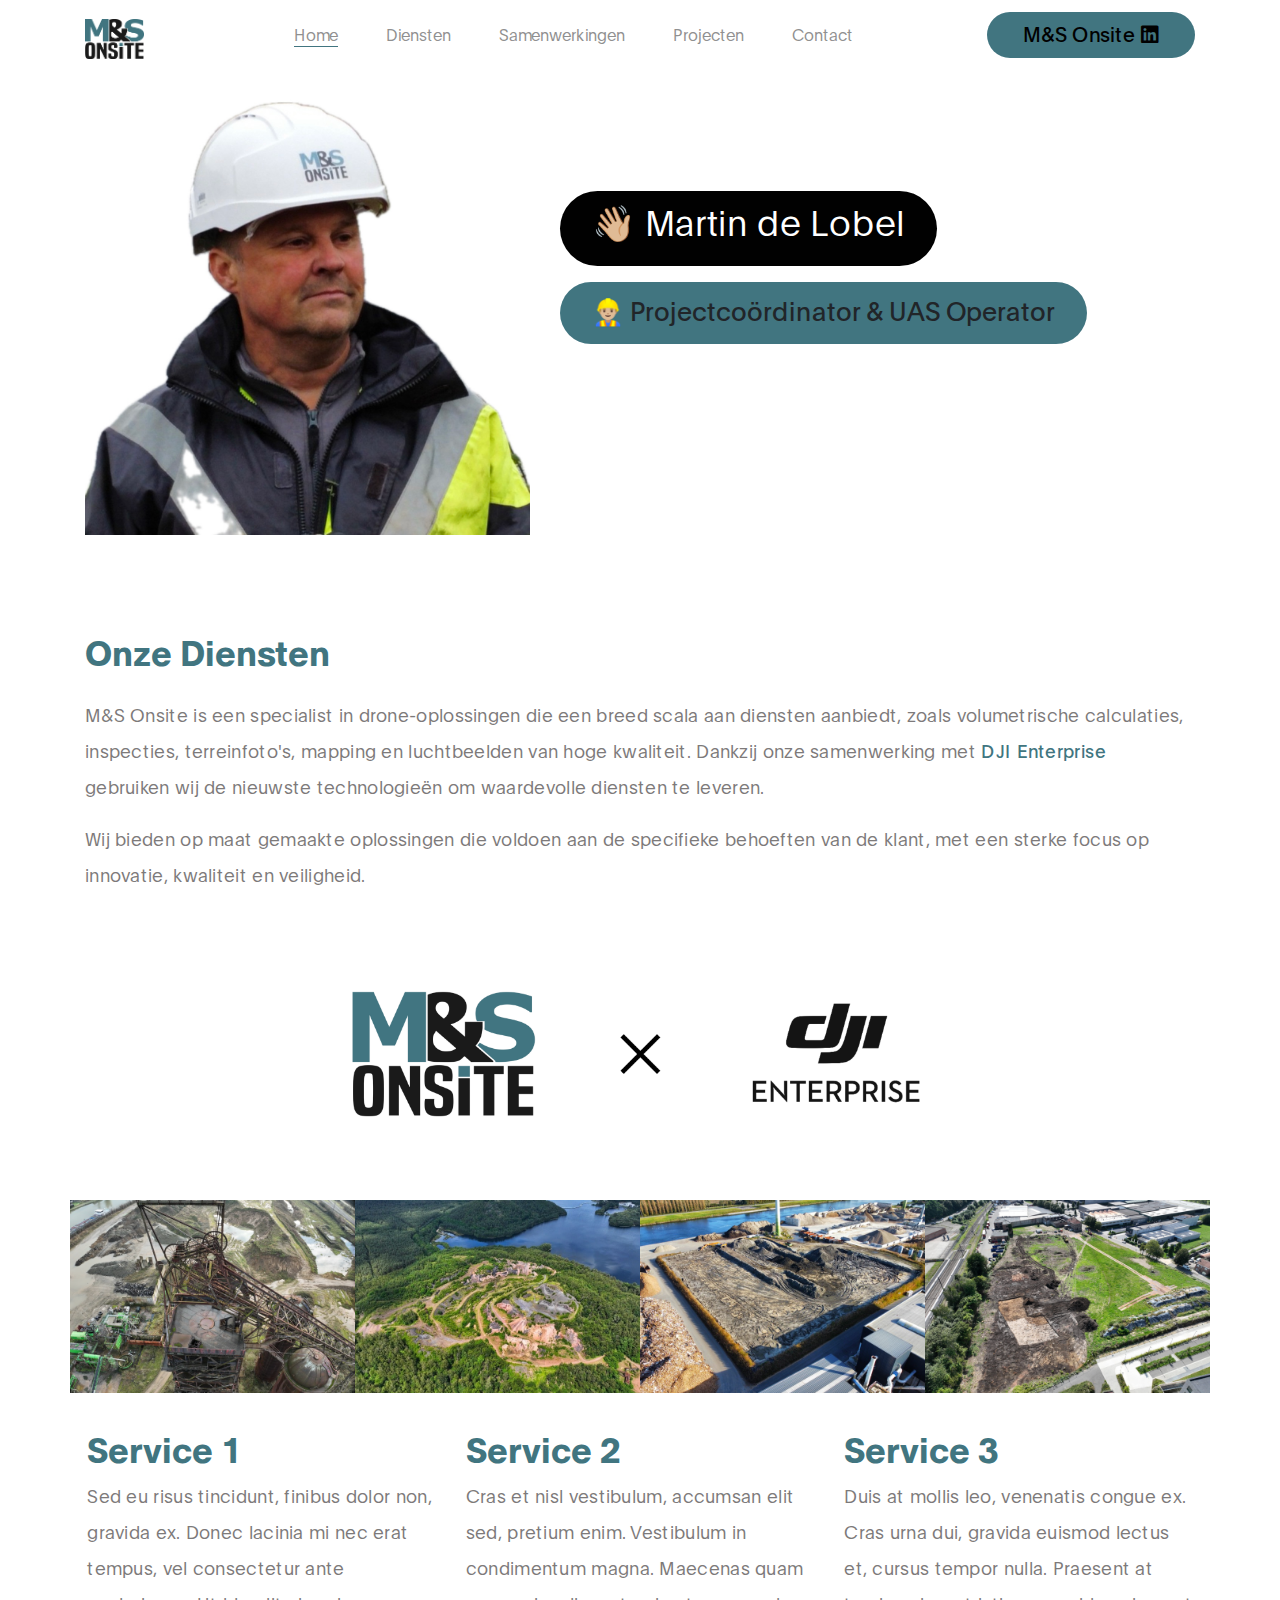
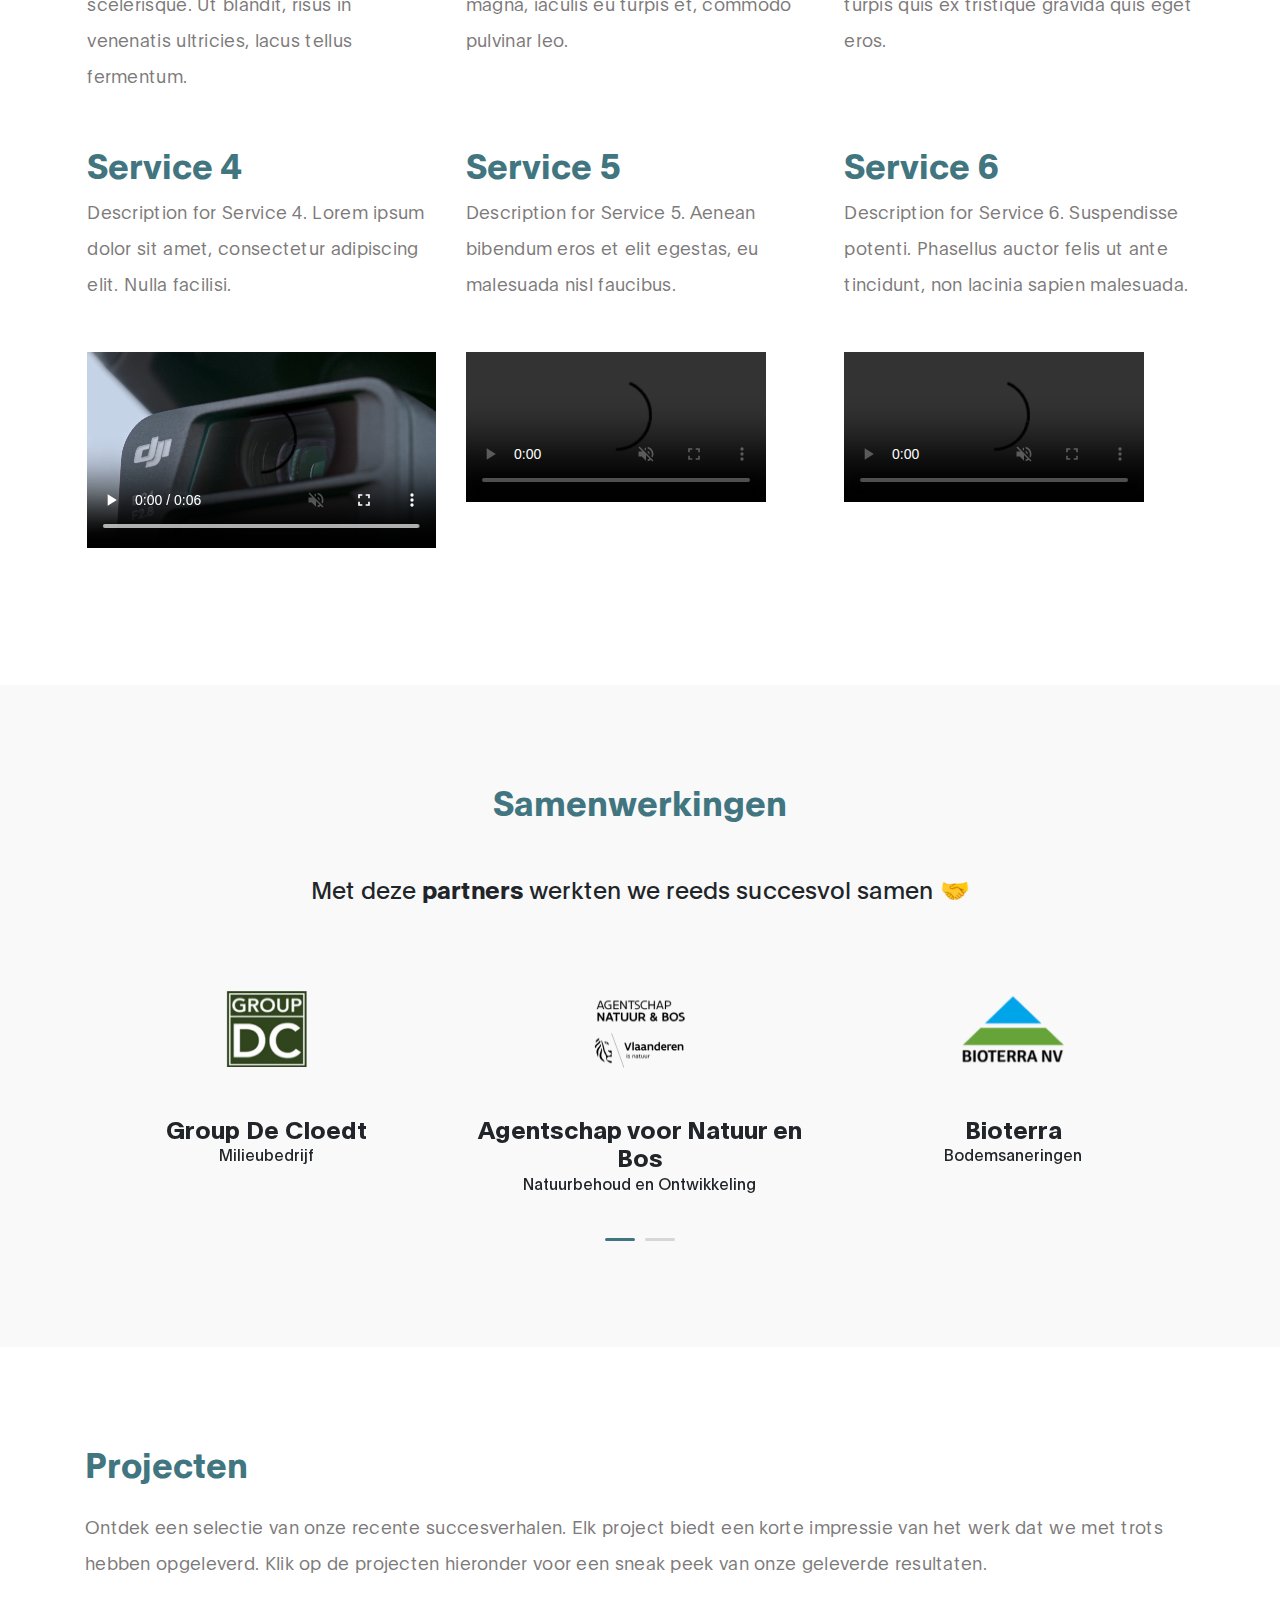
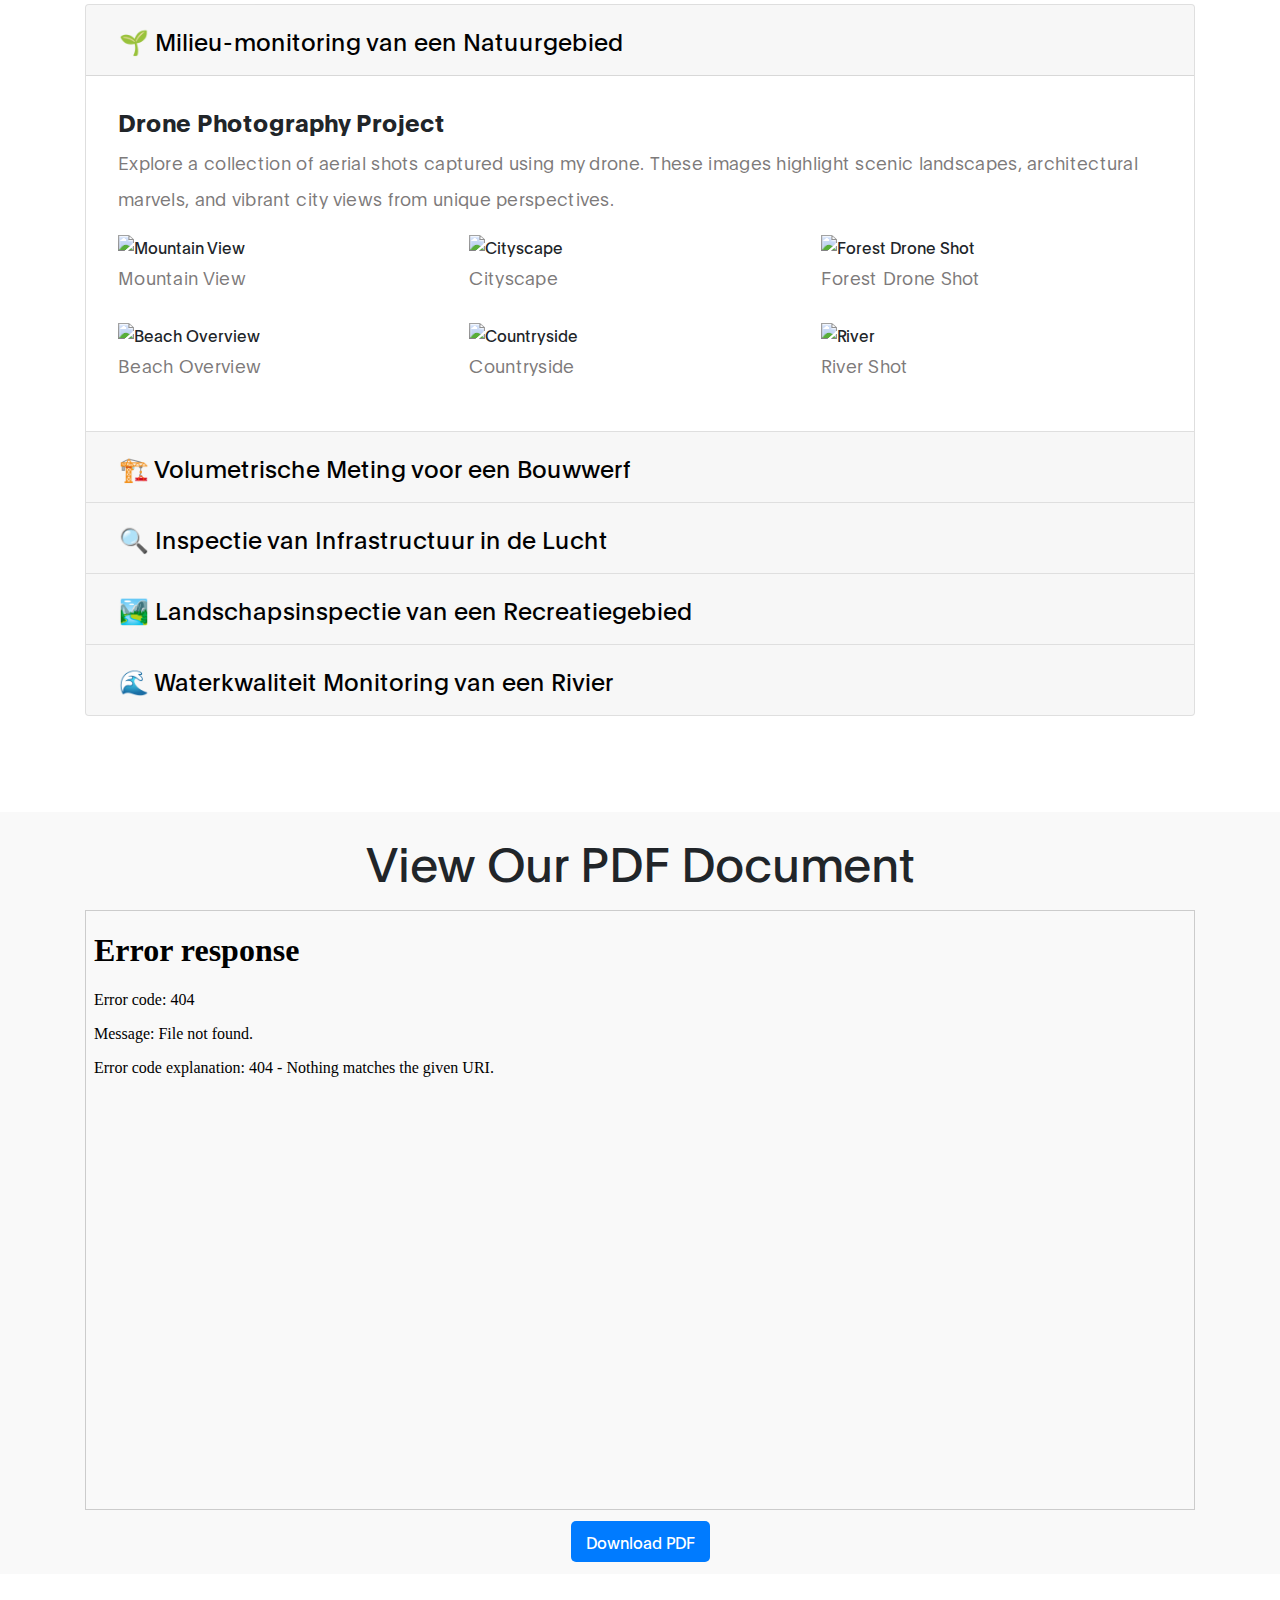
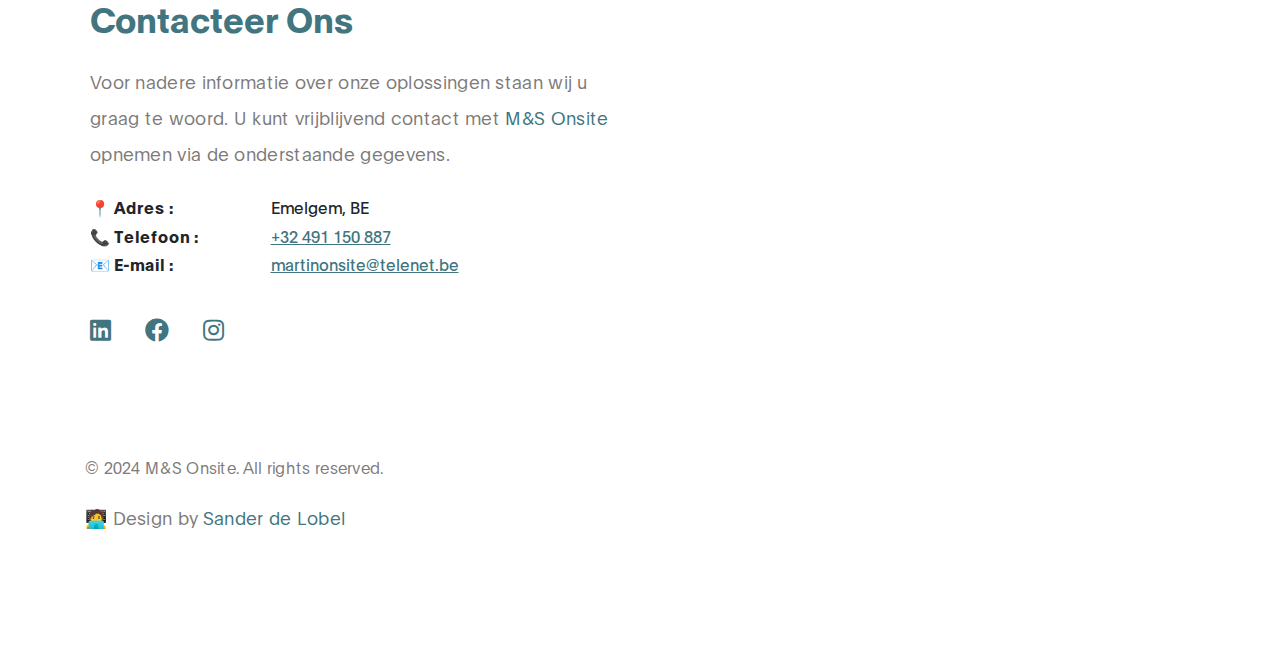
==== commit 45fecf45: "25102024_1" ====
--- a/index.html
+++ b/index.html
@@ -99,24 +99,21 @@
         <div class="container">
             <div class="row">
 
-              <div class="d-flex align-items-center justify-content-center">
-                <div class="col-lg-6 col-md-6 col-12" style="margin-bottom: 40px;">
+              <div class="d-flex">
+                <div class="col-lg-12 col-md-12 col-12" style="margin-bottom: 0px;">
                     <h3 class="mb-4">Onze Diensten</h3>
             
                     <p>M&S Onsite is een specialist in drone-oplossingen die een breed scala aan diensten aanbiedt, zoals volumetrische calculaties, inspecties, terreinfoto's, mapping en luchtbeelden van hoge kwaliteit. Dankzij onze samenwerking met <a href="https://enterprise.dji.com/" target="_blank" style="color: #417580; text-decoration: none;"><strong>DJI Enterprise</strong></a> gebruiken wij de nieuwste technologieën om waardevolle diensten te leveren.</p>
 
                     <p>Wij bieden op maat gemaakte oplossingen die voldoen aan de specifieke behoeften van de klant, met een sterke focus op innovatie, kwaliteit en veiligheid.</p>
-                                        
+                    
+                    <img src="images/msonsitedji.png" class="about-image img-fluid d-block mx-auto" alt="M&S Onsite logo" style="width: 75%; height: auto;">
                 </div>
-            
-                <div class="col-lg-5 mx-auto col-md-6 col-12"> 
-                    <img src="images/msonsitedji.png" class="about-image img-fluid" alt="M&S Onsite logo" style="width: auto; height: auto;">
-                </div>
-            </div>
-
-            <div class="container">
+            </div>
+
+            <div class="container-fluid" style="padding: 0;">
               <div>
-                <img src="images/bannerphotos.jpeg" alt="MdL Photo" style="width: 100%; height: auto; margin: 0;">
+                <img src="images/emailbanner.png" alt="MdL Photo" style="width: 100%; height: auto; margin: 0;">
               </div>
             </div>
             
@@ -401,6 +398,19 @@
         </div><!-- container -->
     </section>
 
+    <section id="pdf-viewer" style="padding: 20px; background-color: #f9f9f9;">
+      <div class="container">
+        <h2 style="text-align: center; margin-bottom: 20px;">View Our PDF Document</h2>
+        <div style="width: 100%; height: 600px; overflow: auto; border: 1px solid #ccc;">
+          <iframe src="images/M&S Onsite Ad Book Flyer.pdf" style="width: 100%; height: 100%; min-height: 400px;" frameborder="0"></iframe>
+        </div>
+        <div style="text-align: center; margin-top: 20px;">
+          <a href="images/M&S Onsite Ad Book Flyer.pdf" download style="padding: 10px 15px; background-color: #007bff; color: white; text-decoration: none; border-radius: 5px;">Download PDF</a>
+        </div>
+      </div>
+    </section>
+    
+    
     <!-- Projecten -->
     <section class="contact section-padding pt-0" id="contact">
       <div class="container">
--- a/css/msonsite_css.css
+++ b/css/msonsite_css.css
@@ -276,7 +276,7 @@
     position: absolute;
     right: 0;
     left: 0;
-    background: var(--white-color);
+    background: var(--dark-color);
     width: 30px;
     height: 2px;
     content: '';
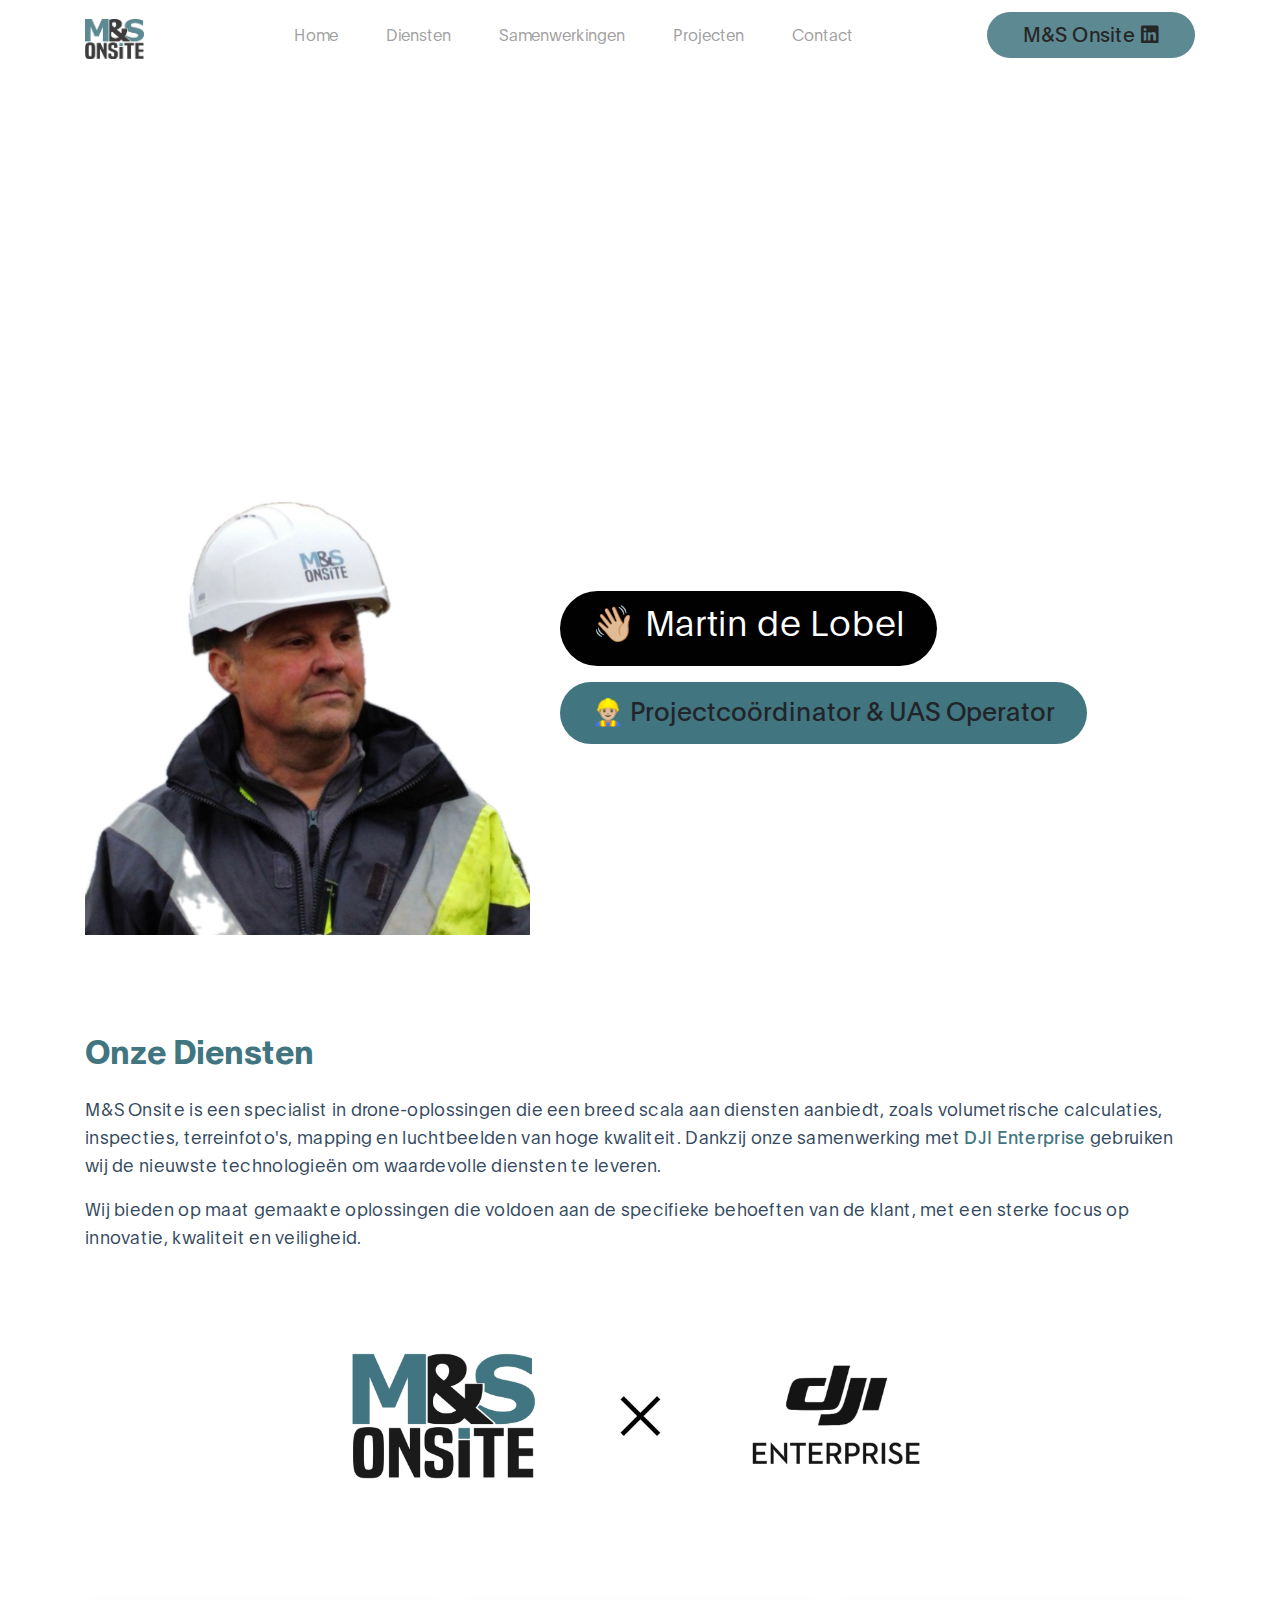
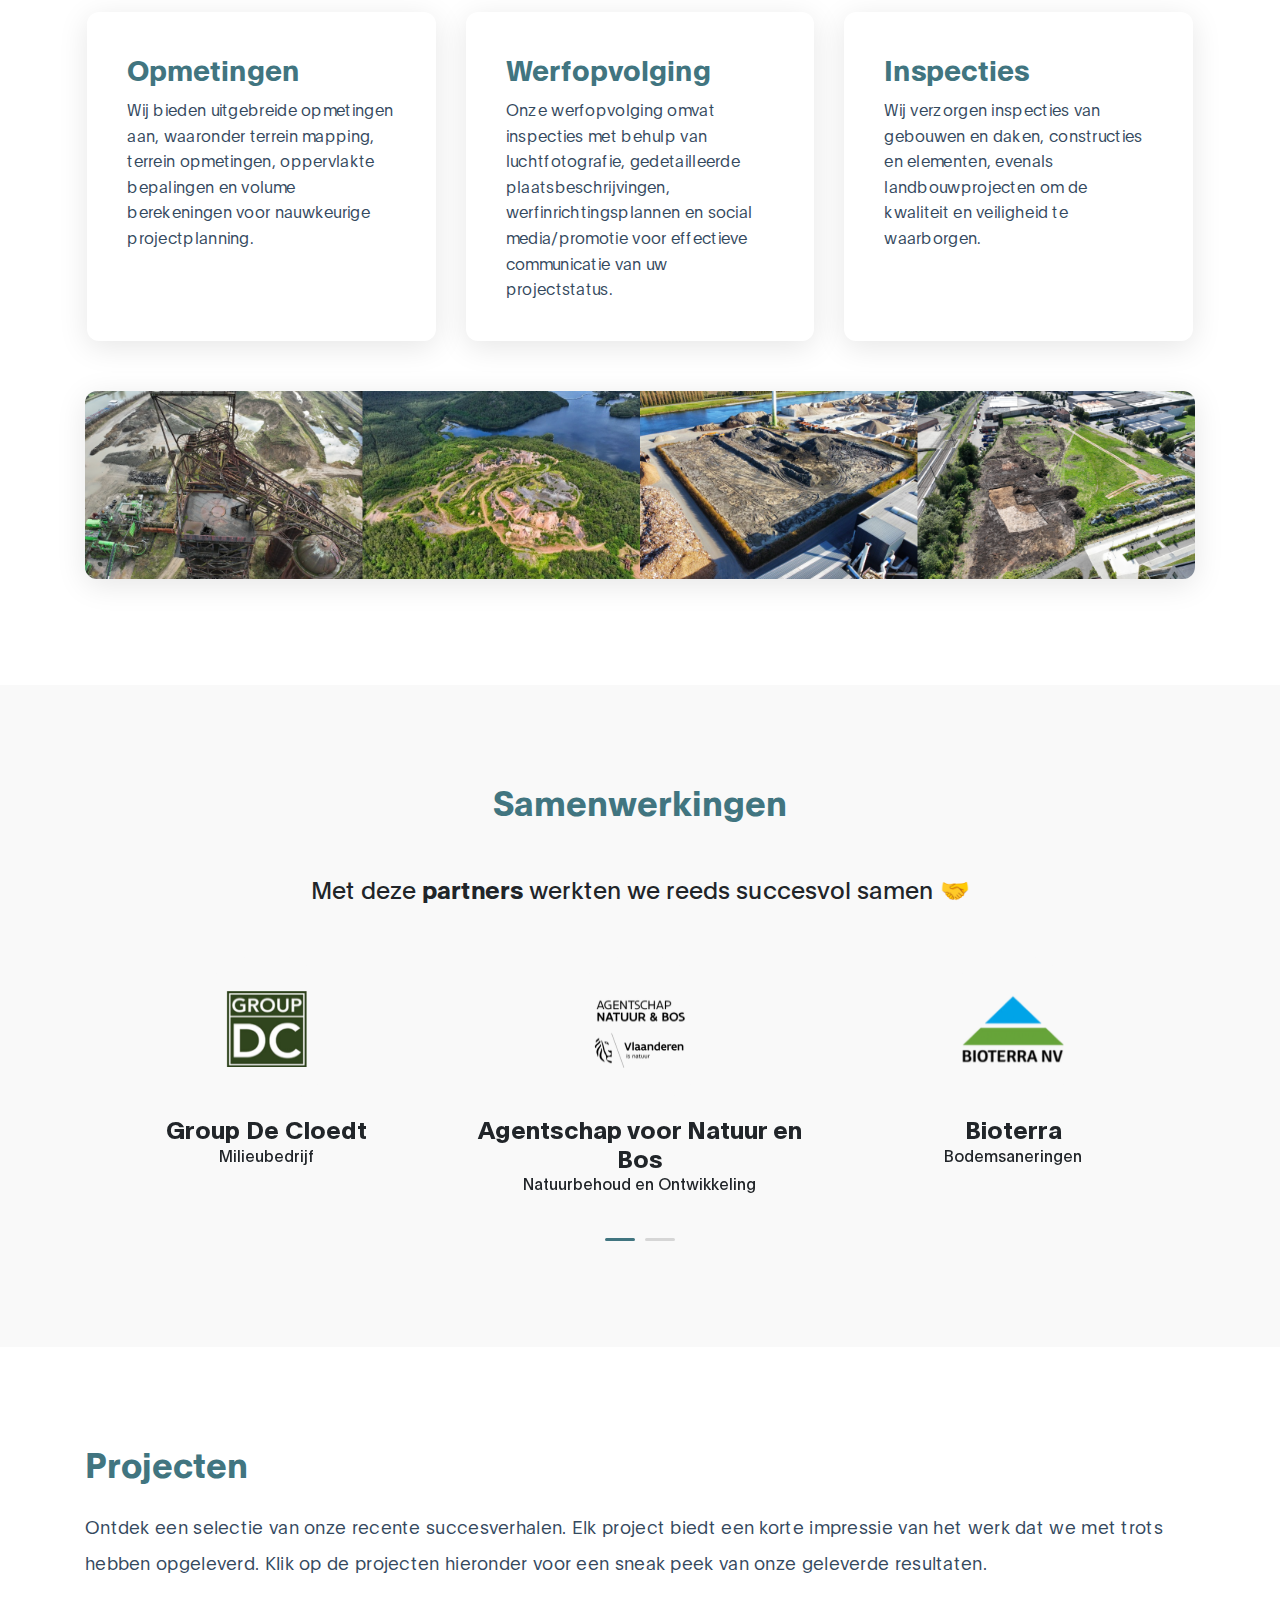
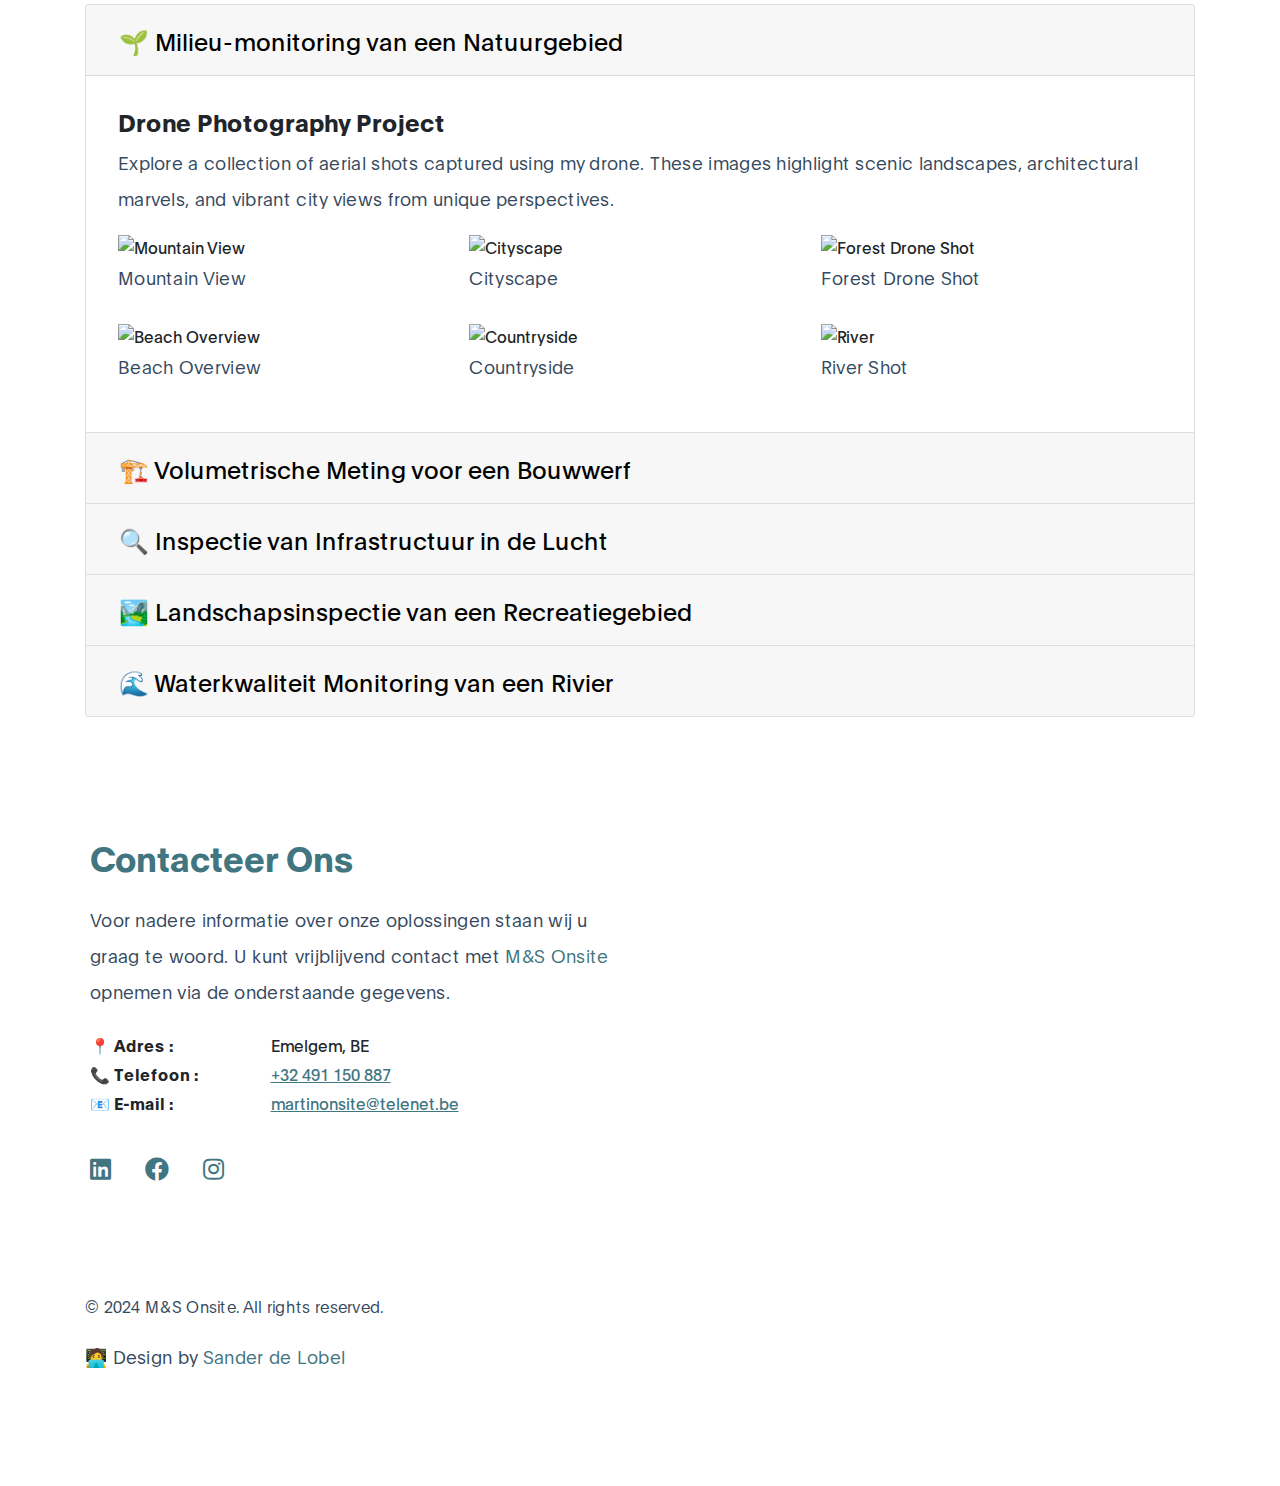
==== commit ea3bd9dc: "25102024_2" ====
--- a/index.html
+++ b/index.html
@@ -69,7 +69,16 @@
         </div>
     </nav>
 
-
+    <!-- VIDEO -->
+    <section id="video">
+      <div style="position:relative; height: 400px; overflow:hidden;">
+        <video autoplay muted loop 
+              style="position: absolute; top: 50%; left: 50%; width: auto; height: auto; max-width: none; max-height: none; transform: translate(-50%, -50%);">
+            <source src="videos/mavic3E_2.mp4" type="video/mp4">
+        </video>
+      </div>
+    </section>
+      
     <!-- HERO -->
     <section class="hero d-flex flex-column justify-content-center align-items-center" id="intro">
 
@@ -94,91 +103,49 @@
         </div>
     </section>
 
-
-    <section class="about section-padding" id="about">
-        <div class="container">
-            <div class="row">
-
-              <div class="d-flex">
-                <div class="col-lg-12 col-md-12 col-12" style="margin-bottom: 0px;">
-                    <h3 class="mb-4">Onze Diensten</h3>
-            
-                    <p>M&S Onsite is een specialist in drone-oplossingen die een breed scala aan diensten aanbiedt, zoals volumetrische calculaties, inspecties, terreinfoto's, mapping en luchtbeelden van hoge kwaliteit. Dankzij onze samenwerking met <a href="https://enterprise.dji.com/" target="_blank" style="color: #417580; text-decoration: none;"><strong>DJI Enterprise</strong></a> gebruiken wij de nieuwste technologieën om waardevolle diensten te leveren.</p>
-
-                    <p>Wij bieden op maat gemaakte oplossingen die voldoen aan de specifieke behoeften van de klant, met een sterke focus op innovatie, kwaliteit en veiligheid.</p>
-                    
-                    <img src="images/msonsitedji.png" class="about-image img-fluid d-block mx-auto" alt="M&S Onsite logo" style="width: 75%; height: auto;">
-                </div>
-            </div>
-
-            <div class="container-fluid" style="padding: 0;">
-              <div>
-                <img src="images/emailbanner.png" alt="MdL Photo" style="width: 100%; height: auto; margin: 0;">
-              </div>
-            </div>
-            
-            <!-- services -->
-            <!-- row 1 -->
-            </div>
-            <div class="row about-third">
-              <div class="col-lg-4 col-md-4 col-12">
-                  <h3>Service 1</h3>
-                  <p>Sed eu risus tincidunt, finibus dolor non, gravida ex. Donec lacinia mi nec erat tempus, vel consectetur ante scelerisque. Ut blandit, risus in venenatis ultricies, lacus tellus fermentum.</p>
-              </div>
-              <div class="col-lg-4 col-md-4 col-12">
-                  <h3>Service 2</h3>
-                  <p>Cras et nisl vestibulum, accumsan elit sed, pretium enim. Vestibulum in condimentum magna. Maecenas quam magna, iaculis eu turpis et, commodo pulvinar leo.</p>
-              </div>
-              <div class="col-lg-4 col-md-4 col-12">
-                  <h3>Service 3</h3>
-                  <p>Duis at mollis leo, venenatis congue ex. Cras urna dui, gravida euismod lectus et, cursus tempor nulla. Praesent at turpis quis ex tristique gravida quis eget eros.</p>
+    <section class="about section-padding" id="about" style="background-color: #ffffff;">
+      <div class="container">
+          <div class="row">
+              <div class="col-lg-12 col-md-12 col-12" style="margin-bottom: 0px;">
+                  <h3 class="mb-4" style="text-align: left; font-weight: bold; font-size: 2em; color: #417580;">Onze Diensten</h3>
+                  <p style="text-align: left; font-size: 1.1rem; line-height: 1.6;">M&S Onsite is een specialist in drone-oplossingen die een breed scala aan diensten aanbiedt, zoals volumetrische calculaties, inspecties, terreinfoto's, mapping en luchtbeelden van hoge kwaliteit. Dankzij onze samenwerking met <a href="https://enterprise.dji.com/" target="_blank" style="color: #417580; text-decoration: none;"><strong>DJI Enterprise</strong></a> gebruiken wij de nieuwste technologieën om waardevolle diensten te leveren.</p>
+                  <p style="text-align: left; font-size: 1.1rem; line-height: 1.6;">Wij bieden op maat gemaakte oplossingen die voldoen aan de specifieke behoeften van de klant, met een sterke focus op innovatie, kwaliteit en veiligheid.</p>
+                  <img src="images/msonsitedji.png" class="about-image img-fluid d-block mx-auto" alt="M&S Onsite logo" style="width: 75%; height: auto; margin-top: 20px;">
               </div>
           </div>
-
-            <!-- row 3 -->
-            <div class="row about-third">
-              <div class="col-lg-4 col-md-4 col-12">
-                  <h3>Service 4</h3>
-                  <p>Description for Service 4. Lorem ipsum dolor sit amet, consectetur adipiscing elit. Nulla facilisi.</p>
-              </div>
-              <div class="col-lg-4 col-md-4 col-12">
-                  <h3>Service 5</h3>
-                  <p>Description for Service 5. Aenean bibendum eros et elit egestas, eu malesuada nisl faucibus.</p>
-              </div>
-              <div class="col-lg-4 col-md-4 col-12">
-                  <h3>Service 6</h3>
-                  <p>Description for Service 6. Suspendisse potenti. Phasellus auctor felis ut ante tincidunt, non lacinia sapien malesuada.</p>
-              </div>
-            </div>
-
-            <!-- row 2: vids -->
-            <div class="row about-third">
-              
-              <div class="col-lg-4 col-md-4 col-12">
-                <video class="img-fluid" controls autoplay muted loop>
-                    <source src="videos/mavic3E_1.mp4" type="video/mp4">
-                    Your browser does not support the video tag.
-                </video>
-              </div>
-
-              <div class="col-lg-4 col-md-4 col-12">
-                <video class="img-fluid" controls autoplay muted loop>
-                    <source src="videos/mavic3E_2.mp4" type="video/mp4">
-                    Your browser does not support the video tag.
-                </video>
-              </div>
-
-              <div class="col-lg-4 col-md-4 col-12">
-                <video class="img-fluid" controls autoplay muted loop>
-                    <source src="videos/mavic3E_2.mp4" type="video/mp4">
-                    Your browser does not support the video tag.
-                </video>
-              </div>
-            </div>
-
-          
+        
+          <!-- Services Section -->
+          <div class="row about-third">
+              <div class="col-lg-4 col-md-4 col-12" style="padding: 15px;">
+                  <div class="service-box" style="background: #ffffff; border: none; border-radius: 12px; box-shadow: 0 6px 30px rgba(0, 0, 0, 0.1); padding: 40px; height: 100%; display: flex; flex-direction: column; justify-content: flex-start; transition: transform 0.3s;">
+                      <h3 style="font-weight: bold; color: #417580; margin-bottom: 10px; font-size: 1.75em;">Opmetingen</h3>
+                      <p style="color: #34495e; font-size: 1em; line-height: 1.6; margin: 0;">Wij bieden uitgebreide opmetingen aan, waaronder terrein mapping, terrein opmetingen, oppervlakte bepalingen en volume berekeningen voor nauwkeurige projectplanning.</p>
+                  </div>
+              </div>
+              <div class="col-lg-4 col-md-4 col-12" style="padding: 15px;">
+                  <div class="service-box" style="background: #ffffff; border: none; border-radius: 12px; box-shadow: 0 6px 30px rgba(0, 0, 0, 0.1); padding: 40px; height: 100%; display: flex; flex-direction: column; justify-content: flex-start; transition: transform 0.3s;">
+                      <h3 style="font-weight: bold; color: #417580; margin-bottom: 10px; font-size: 1.75em;">Werfopvolging</h3>
+                      <p style="color: #34495e; font-size: 1em; line-height: 1.6; margin: 0;">Onze werfopvolging omvat inspecties met behulp van luchtfotografie, gedetailleerde plaatsbeschrijvingen, werfinrichtingsplannen en social media/promotie voor effectieve communicatie van uw projectstatus.</p>
+                  </div>
+              </div>
+              <div class="col-lg-4 col-md-4 col-12" style="padding: 15px;">
+                  <div class="service-box" style="background: #ffffff; border: none; border-radius: 12px; box-shadow: 0 6px 30px rgba(0, 0, 0, 0.1); padding: 40px; height: 100%; display: flex; flex-direction: column; justify-content: flex-start; transition: transform 0.3s;">
+                      <h3 style="font-weight: bold; color: #417580; margin-bottom: 10px; font-size: 1.75em;">Inspecties</h3>
+                      <p style="color: #34495e; font-size: 1em; line-height: 1.6; margin: 0;">Wij verzorgen inspecties van gebouwen en daken, constructies en elementen, evenals landbouwprojecten om de kwaliteit en veiligheid te waarborgen.</p>
+                  </div>
+              </div>
+          </div>
+
+          <div class="container-fluid" style="padding: 0; margin-bottom: 10px; margin-top: 20px;">
+            <img src="images/emailbanner.png" alt="MdL Photo" style="width: 100%; height: auto; margin: 0; border-radius: 12px; box-shadow: 0 6px 30px rgba(0, 0, 0, 0.1);">
         </div>
-    </section>
+
+      </div>
+  </section>
+  
+  
+  
+  
 
     <!-- Samenwerkingen -->
      <section class="customers section-padding" id="customers">
@@ -397,21 +364,8 @@
         	</div><!-- row -->
         </div><!-- container -->
     </section>
-
-    <section id="pdf-viewer" style="padding: 20px; background-color: #f9f9f9;">
-      <div class="container">
-        <h2 style="text-align: center; margin-bottom: 20px;">View Our PDF Document</h2>
-        <div style="width: 100%; height: 600px; overflow: auto; border: 1px solid #ccc;">
-          <iframe src="images/M&S Onsite Ad Book Flyer.pdf" style="width: 100%; height: 100%; min-height: 400px;" frameborder="0"></iframe>
-        </div>
-        <div style="text-align: center; margin-top: 20px;">
-          <a href="images/M&S Onsite Ad Book Flyer.pdf" download style="padding: 10px 15px; background-color: #007bff; color: white; text-decoration: none; border-radius: 5px;">Download PDF</a>
-        </div>
-      </div>
-    </section>
     
-    
-    <!-- Projecten -->
+    <!-- Contact -->
     <section class="contact section-padding pt-0" id="contact">
       <div class="container">
           <div class="row">
@@ -460,8 +414,7 @@
           <p class="copyright-text mt-5 pt-3" style="margin-left: 0;">&copy; 2024 M&S Onsite. All rights reserved.</p>
           <p style="margin-left: 0;">🧑‍💻 Design by <a href="https://www.linkedin.com/in/sanderdelobel/" target="_blank" style="color: #417580; text-decoration: none;">Sander de Lobel</a></p>        
       </div>
-    
-      
+     
     </section>
      <!-- SCRIPTS -->
      <script src="js/jquery.min.js"></script>
@@ -481,4 +434,31 @@
 <p style="margin-left: 0;">
     <a href="mailto:martinonsite@telenet.be" style="color: #417580;">martinonsite@telenet.be</a>
 </p>
+-->
+
+<!--
+            row 2: vids
+            <div class="row about-third">
+              
+              <div class="col-lg-4 col-md-4 col-12">
+                <video class="img-fluid" controls autoplay muted loop>
+                    <source src="videos/mavic3E_1.mp4" type="video/mp4">
+                    Your browser does not support the video tag.
+                </video>
+              </div>
+
+              <div class="col-lg-4 col-md-4 col-12">
+                <video class="img-fluid" controls autoplay muted loop>
+                    <source src="videos/mavic3E_2.mp4" type="video/mp4">
+                    Your browser does not support the video tag.
+                </video>
+              </div>
+
+              <div class="col-lg-4 col-md-4 col-12">
+                <video class="img-fluid" controls autoplay muted loop>
+                    <source src="videos/mavic3E_2.mp4" type="video/mp4">
+                    Your browser does not support the video tag.
+                </video>
+              </div>
+            </div>
 -->--- a/css/msonsite_css.css
+++ b/css/msonsite_css.css
@@ -29,7 +29,7 @@
     --menu-bg-color:        #212529;
 
     --gray-color:           #909090;
-    --p-color:              #7d7a7a;
+    --p-color:              #34495e;
 
     --base-font-family:     "Plain", -apple-system,BlinkMacSystemFont,"Segoe UI",Roboto,"Helvetica Neue",Arial,"Noto Sans",sans-serif,"Apple Color Emoji","Segoe UI Emoji","Segoe UI Symbol","Noto Color Emoji";
     --font-weight-bold:     600;
@@ -167,7 +167,7 @@
   -----------------------------------------*/
 
   .navbar {
-    background: var(--white-color); /*transparent*/
+    background: var(--white-color); /*transparent*/ /*var(--white-color)*/
     padding: 0.3rem 1rem;
     transition: all 300ms ease-in-out;
     position: fixed;
@@ -175,7 +175,7 @@
     top: 0;
     right: 0;
     left: 0;
-    opacity: 1;
+    opacity: 0.85;
   }
 
   .navbar.scroll {
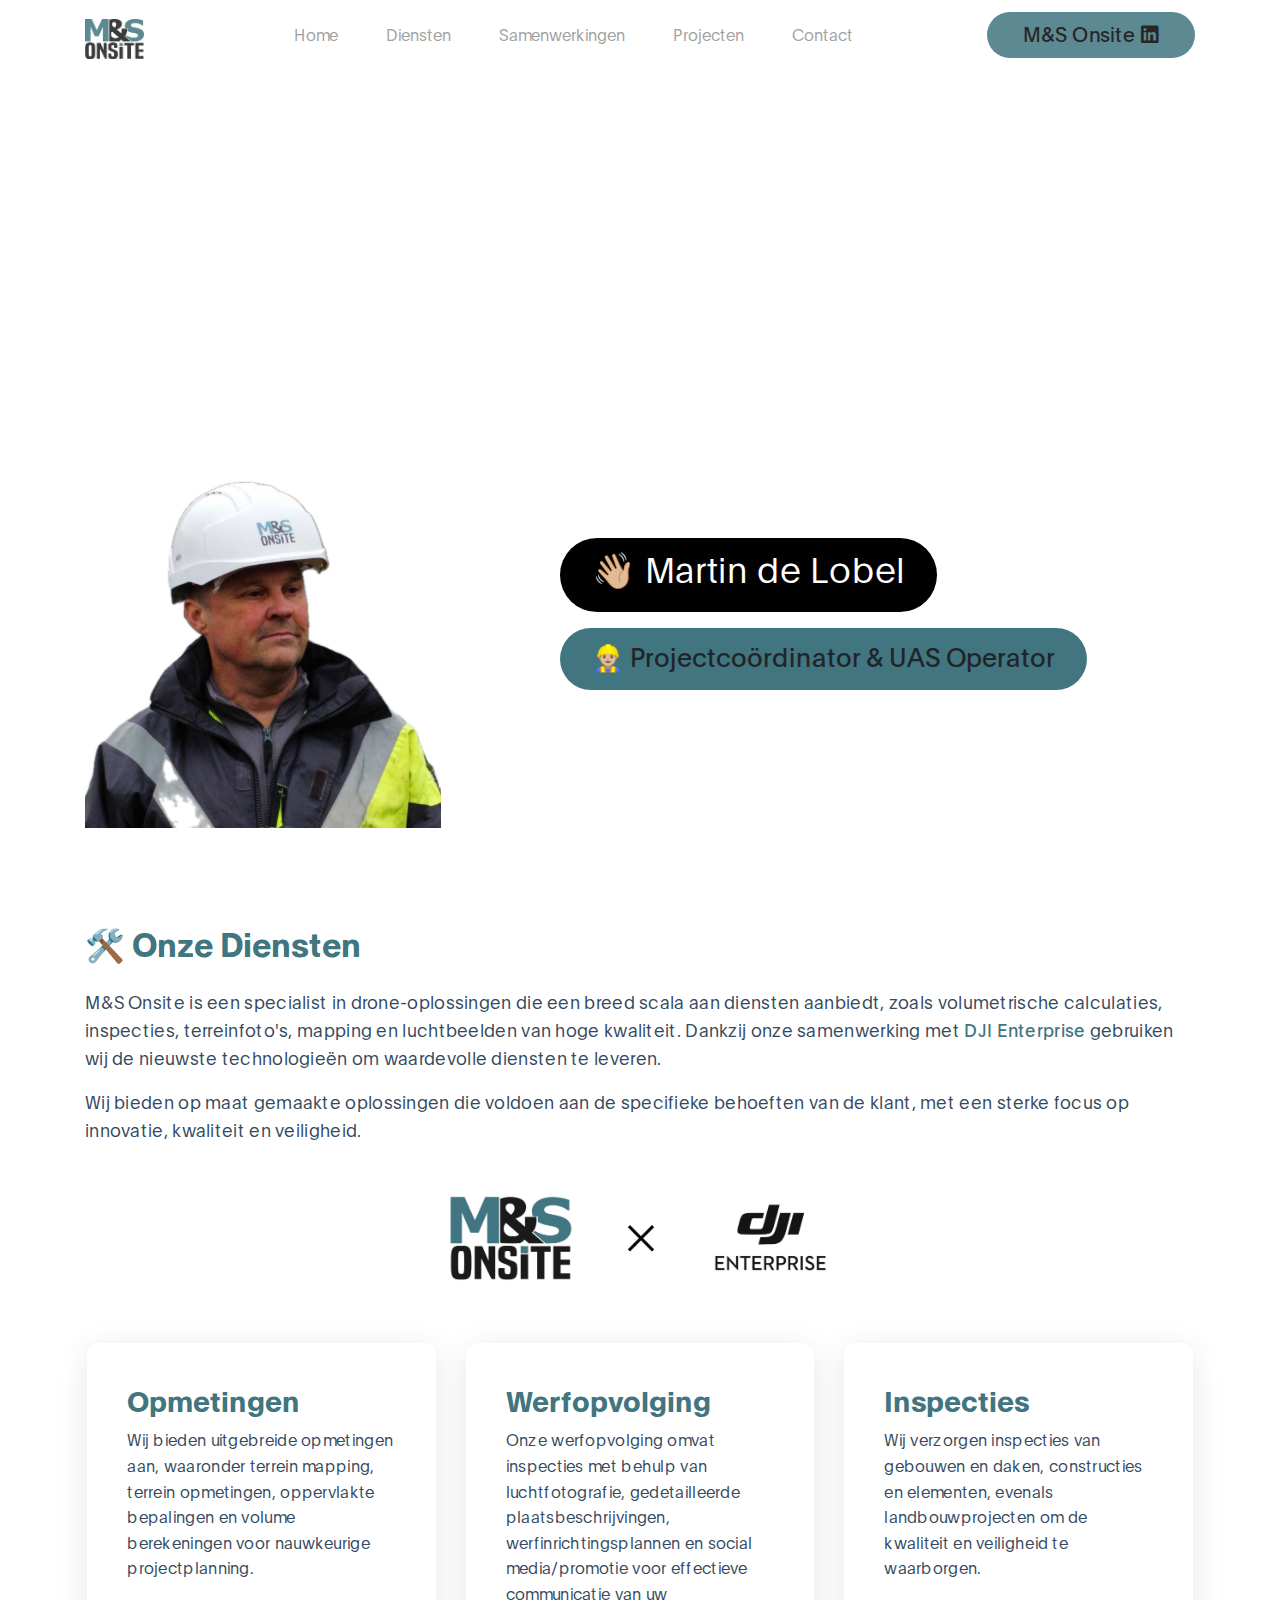
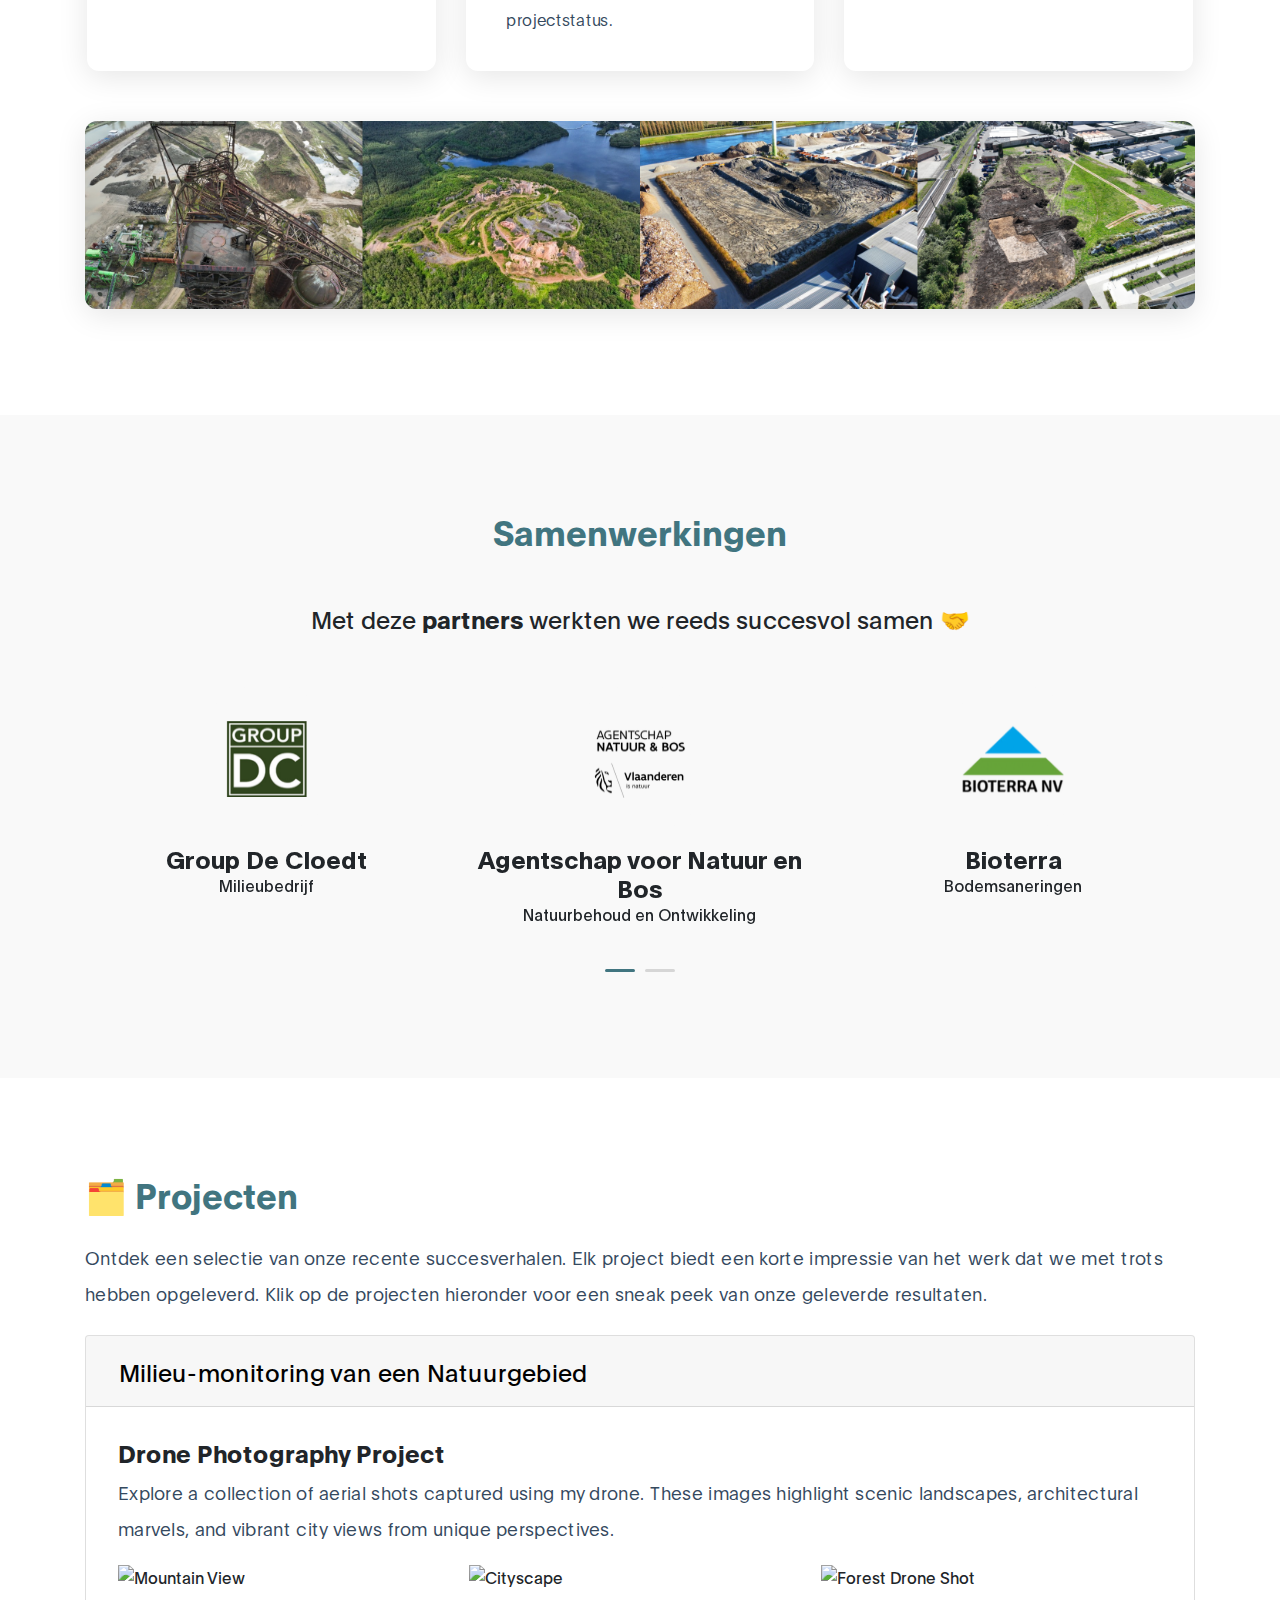
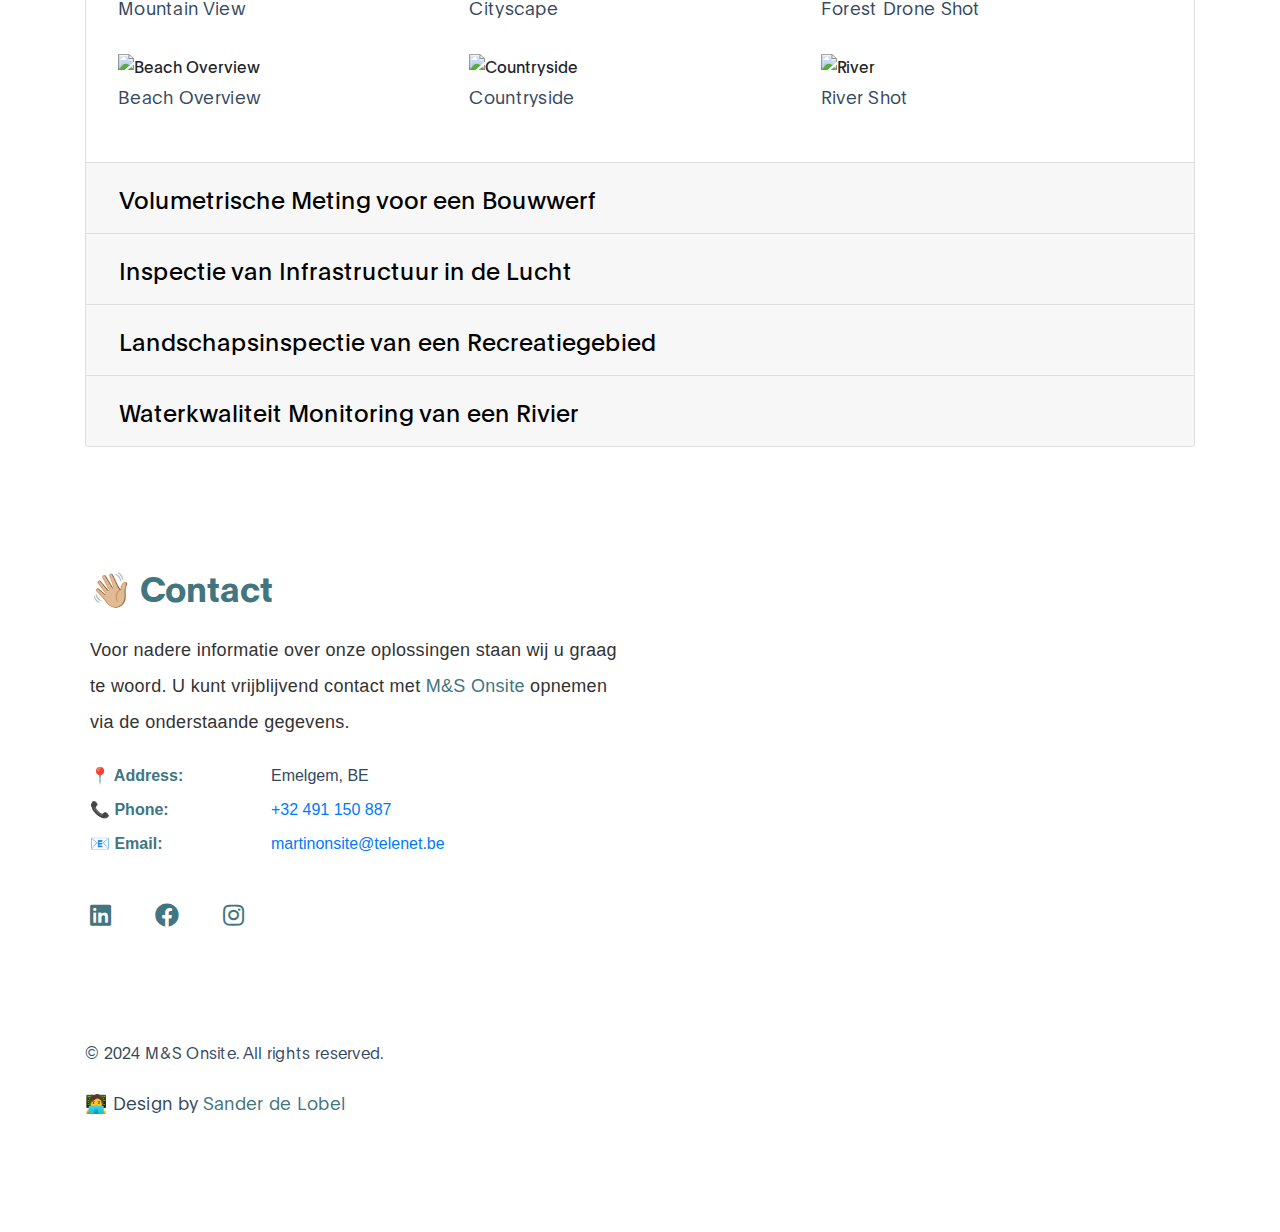
==== commit 83cab113: "25102024_3" ====
--- a/index.html
+++ b/index.html
@@ -86,7 +86,7 @@
             <div class="row">
 
                   <div class="mx-auto col-lg-5 col-md-5 col-10">
-                      <img src="images/mdl.jpg" class="img-fluid" alt="MdL Photo" style="width: 100%; height: auto; margin: 0;">
+                      <img src="images/mdl.jpg" class="img-fluid" alt="MdL Photo" style="width: 80%; height: auto; margin: 0;">
                   </div>
 
                    <div class="d-flex flex-column justify-content-center align-items-center col-lg-7 col-md-7 col-12">
@@ -107,10 +107,10 @@
       <div class="container">
           <div class="row">
               <div class="col-lg-12 col-md-12 col-12" style="margin-bottom: 0px;">
-                  <h3 class="mb-4" style="text-align: left; font-weight: bold; font-size: 2em; color: #417580;">Onze Diensten</h3>
+                  <h3 class="mb-4" style="text-align: left; font-weight: bold; font-size: 2em; color: #417580;">🛠️ Onze Diensten</h3>
                   <p style="text-align: left; font-size: 1.1rem; line-height: 1.6;">M&S Onsite is een specialist in drone-oplossingen die een breed scala aan diensten aanbiedt, zoals volumetrische calculaties, inspecties, terreinfoto's, mapping en luchtbeelden van hoge kwaliteit. Dankzij onze samenwerking met <a href="https://enterprise.dji.com/" target="_blank" style="color: #417580; text-decoration: none;"><strong>DJI Enterprise</strong></a> gebruiken wij de nieuwste technologieën om waardevolle diensten te leveren.</p>
-                  <p style="text-align: left; font-size: 1.1rem; line-height: 1.6;">Wij bieden op maat gemaakte oplossingen die voldoen aan de specifieke behoeften van de klant, met een sterke focus op innovatie, kwaliteit en veiligheid.</p>
-                  <img src="images/msonsitedji.png" class="about-image img-fluid d-block mx-auto" alt="M&S Onsite logo" style="width: 75%; height: auto; margin-top: 20px;">
+                  <p style="text-align: left ; font-size: 1.1rem; line-height: 1.6;">Wij bieden op maat gemaakte oplossingen die voldoen aan de specifieke behoeften van de klant, met een sterke focus op innovatie, kwaliteit en veiligheid.</p>
+                  <img src="images/msonsitedji.png" class="about-image img-fluid d-block mx-auto" alt="M&S Onsite logo" style="width: 50%; height: auto; margin-top: 40px;">
               </div>
           </div>
         
@@ -122,6 +122,7 @@
                       <p style="color: #34495e; font-size: 1em; line-height: 1.6; margin: 0;">Wij bieden uitgebreide opmetingen aan, waaronder terrein mapping, terrein opmetingen, oppervlakte bepalingen en volume berekeningen voor nauwkeurige projectplanning.</p>
                   </div>
               </div>
+              
               <div class="col-lg-4 col-md-4 col-12" style="padding: 15px;">
                   <div class="service-box" style="background: #ffffff; border: none; border-radius: 12px; box-shadow: 0 6px 30px rgba(0, 0, 0, 0.1); padding: 40px; height: 100%; display: flex; flex-direction: column; justify-content: flex-start; transition: transform 0.3s;">
                       <h3 style="font-weight: bold; color: #417580; margin-bottom: 10px; font-size: 1.75em;">Werfopvolging</h3>
@@ -237,7 +238,7 @@
 
                 <div class="col-lg-12 col-12">
 
-                    <h3 class="mb-4">Projecten</h3>
+                    <h3 class="mb-4">🗂️ Projecten</h3>
                     <p class="mb-4">Ontdek een selectie van onze recente succesverhalen. 
                       Elk project biedt een korte impressie van het werk dat we met trots hebben opgeleverd. 
                       Klik op de projecten hieronder voor een sneak peek van onze geleverde resultaten.</p>
@@ -249,7 +250,7 @@
                         <div class="card-header" id="headingOne">
                           <h2 class="mb-0">
                             <button class="btn btn-link" type="button" data-toggle="collapse" data-target="#collapseOne" aria-expanded="true" aria-controls="collapseOne">
-                              🌱 Milieu-monitoring van een Natuurgebied
+                              Milieu-monitoring van een Natuurgebied
                             </button>
                           </h2>
                         </div>
@@ -299,7 +300,7 @@
                         <div class="card-header" id="headingTwo">
                           <h2 class="mb-0">
                             <button class="btn btn-link collapsed" type="button" data-toggle="collapse" data-target="#collapseTwo" aria-expanded="false" aria-controls="collapseTwo">
-                              🏗️ Volumetrische Meting voor een Bouwwerf
+                              Volumetrische Meting voor een Bouwwerf
                             </button>
                           </h2>
                         </div>
@@ -315,7 +316,7 @@
                         <div class="card-header" id="headingThree">
                           <h2 class="mb-0">
                             <button class="btn btn-link collapsed" type="button" data-toggle="collapse" data-target="#collapseThree" aria-expanded="false" aria-controls="collapseThree">
-                              🔍 Inspectie van Infrastructuur in de Lucht
+                              Inspectie van Infrastructuur in de Lucht
                             </button>
                           </h2>
                         </div>
@@ -331,7 +332,7 @@
                         <div class="card-header" id="headingFour">
                           <h2 class="mb-0">
                             <button class="btn btn-link collapsed" type="button" data-toggle="collapse" data-target="#collapseFour" aria-expanded="false" aria-controls="collapseFour">
-                              🏞️ Landschapsinspectie van een Recreatiegebied
+                              Landschapsinspectie van een Recreatiegebied
                             </button>
                           </h2>
                         </div>
@@ -347,7 +348,7 @@
                         <div class="card-header" id="headingFive">
                           <h2 class="mb-0">
                             <button class="btn btn-link collapsed" type="button" data-toggle="collapse" data-target="#collapseFive" aria-expanded="false" aria-controls="collapseFive">
-                              🌊 Waterkwaliteit Monitoring van een Rivier
+                              Waterkwaliteit Monitoring van een Rivier
                             </button>
                           </h2>
                         </div>
@@ -371,30 +372,48 @@
           <div class="row">
               <!-- Left Column: Contact Details -->
               <div class="col-lg-6 col-md-6 col-12" style="text-align: left; padding-left: 20px;">
-                  <h3 class="my-4 pt-4 pt-lg-0">Contacteer Ons</h3>
+                  <h3 class="my-4 pt-4 pt-lg-0">👋🏼 Contact</h3>
                   
-                  <p class="mb-1" style="margin-left: 0;">Voor nadere informatie over onze oplossingen staan wij u graag te woord. 
-                    U kunt vrijblijvend contact met <span style="color: #417580;">M&S Onsite</span> opnemen via de onderstaande gegevens.</p>
-
-                  <ul class="mt-4 mb-5 mb-lg-0 profile-list list-unstyled" style="margin-left: 0;">
-                    <li><strong>📍 Adres :</strong> Emelgem, BE</li>
-                    
-                    <li><strong>📞 Telefoon :</strong> 
-                      <a href="tel:+32491150887" target="_blank" style="color:#417580; text-decoration: underline; cursor: pointer;">+32 491 150 887</a>
-                    </li>
-                    
-                    <li><strong>📧 E-mail :</strong> 
-                      <a href="mailto:martinonsite@telenet.be" target="_blank" style="color:#417580; text-decoration: underline; cursor: pointer;">martinonsite@telenet.be</a>
-                    </li>
-                  </ul>
-  
-                  <br>
-
-                  <ul class="social-links mt-2" style="list-style-type: none; padding-left: 0; margin-left: 0;">
-                    <li style="display: inline; margin-right: 10px;"><a href="https://www.linkedin.com/company/m-s-onsite/?viewAsMember=true" target="_blank" rel="noopener" class="fab fa-linkedin" style="color: #417580;"></a></li>
-                    <li style="display: inline; margin-right: 10px;"><a href="https://www.facebook.com/people/MS-Onsite/61561631330027/" target="_blank" rel="noopener" class="fab fa-facebook" style="color: #417580;"></a></li>
-                    <li style="display: inline; margin-right: 10px;"><a href="https://www.instagram.com/onsite_project_coordination/" target="_blank" rel="noopener" class="fab fa-instagram" style="color: #417580;"></a></li>
-                  </ul>
+                  <p class="mb-1" style="margin-left: 0; font-family: Arial, sans-serif; color: #333;">
+                    Voor nadere informatie over onze oplossingen staan wij u graag te woord. 
+                    U kunt vrijblijvend contact met <strong style="color: #417580;">M&S Onsite</strong> opnemen via de onderstaande gegevens.
+                </p>
+                
+                <ul class="mt-4 mb-5 mb-lg-0 profile-list list-unstyled" style="margin-left: 0; font-family: Arial, sans-serif; color: #333;">
+                    <li style="margin-bottom: 10px;">
+                        <strong style="color: #417580;">📍 Address:</strong> 
+                        <span style="color: #34495e;">Emelgem, BE</span>
+                    </li>
+                    <li style="margin-bottom: 10px;">
+                        <strong style="color: #417580;">📞 Phone:</strong> 
+                        <a href="tel:+32491150887" target="_blank" style="color: #007AFF; text-decoration: none; transition: color 0.3s;">
+                            +32 491 150 887
+                        </a>
+                    </li>
+                    <li style="margin-bottom: 10px;">
+                        <strong style="color: #417580;">📧 Email:</strong> 
+                        <a href="mailto:martinonsite@telenet.be" target="_blank" style="color: #007AFF; text-decoration: none; transition: color 0.3s;">
+                            martinonsite@telenet.be
+                        </a>
+                    </li>
+                    <br>
+                </ul>
+                
+                
+                <ul class="social-links mt-2" style="list-style-type: none; padding-left: 0; margin-left: 0;">
+                    <li style="display: inline; margin-right: 20px;">
+                        <a href="https://www.linkedin.com/company/m-s-onsite/?viewAsMember=true" target="_blank" rel="noopener" 
+                           style="color: #417580; font-size: 24px; transition: color 0.3s;" class="fab fa-linkedin"></a>
+                    </li>
+                    <li style="display: inline; margin-right: 20px;">
+                        <a href="https://www.facebook.com/people/MS-Onsite/61561631330027/" target="_blank" rel="noopener" 
+                           style="color: #417580; font-size: 24px; transition: color 0.3s;" class="fab fa-facebook"></a>
+                    </li>
+                    <li style="display: inline; margin-right: 20px;">
+                        <a href="https://www.instagram.com/onsite_project_coordination/" target="_blank" rel="noopener" 
+                           style="color: #417580; font-size: 24px; transition: color 0.3s;" class="fab fa-instagram"></a>
+                    </li>
+                </ul>
                 
               </div>
   
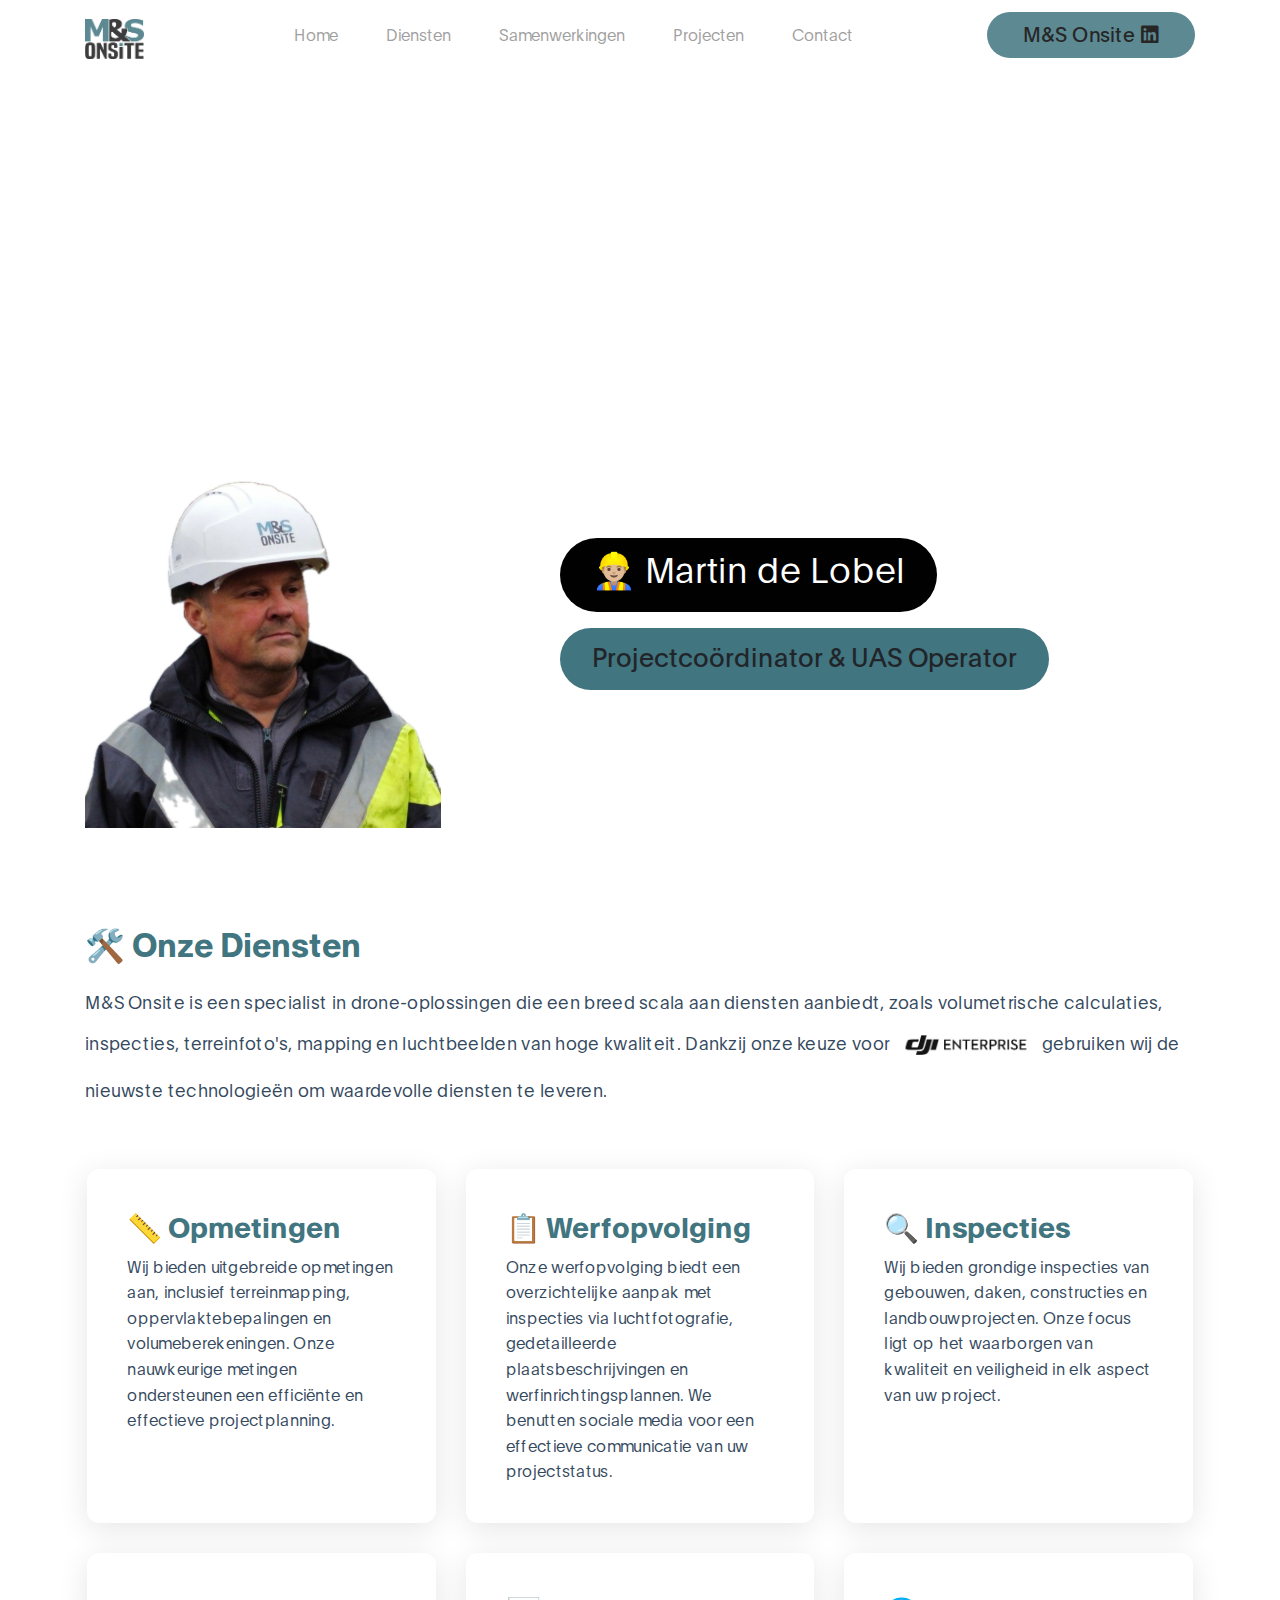
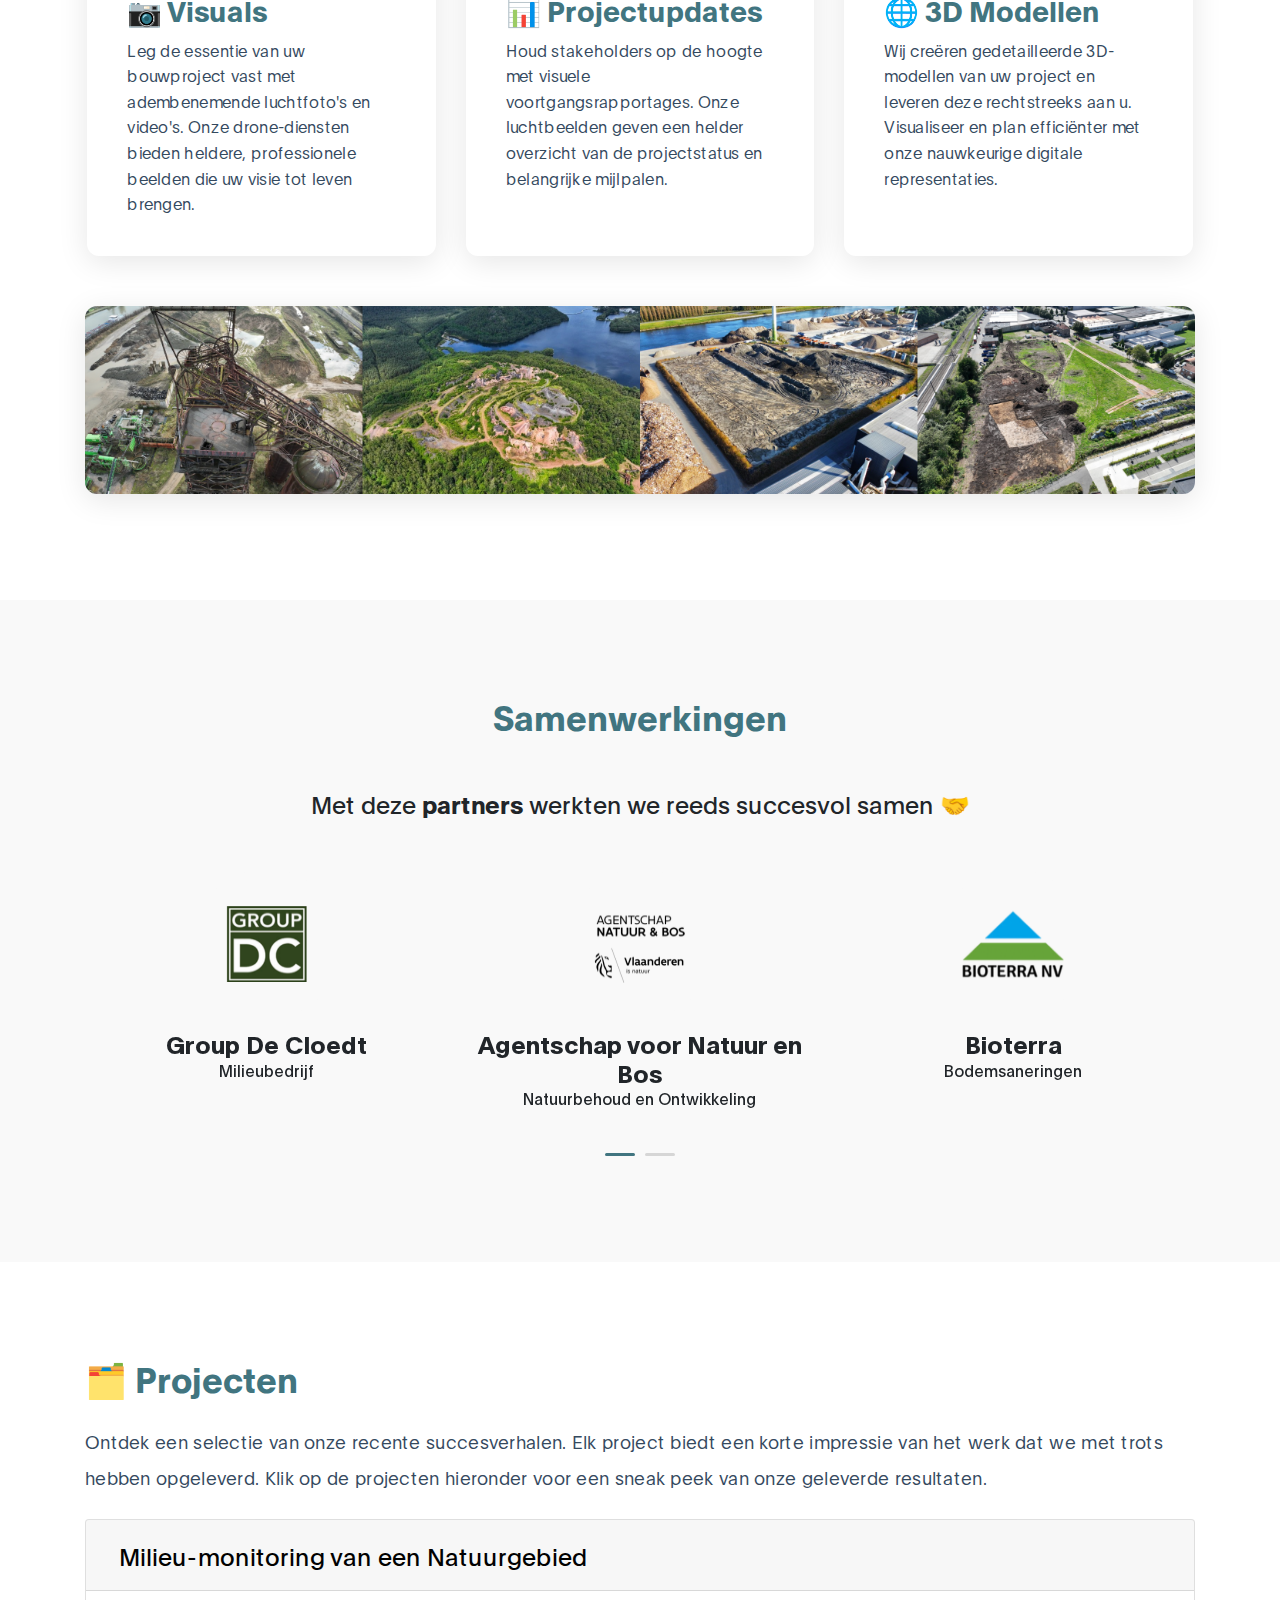
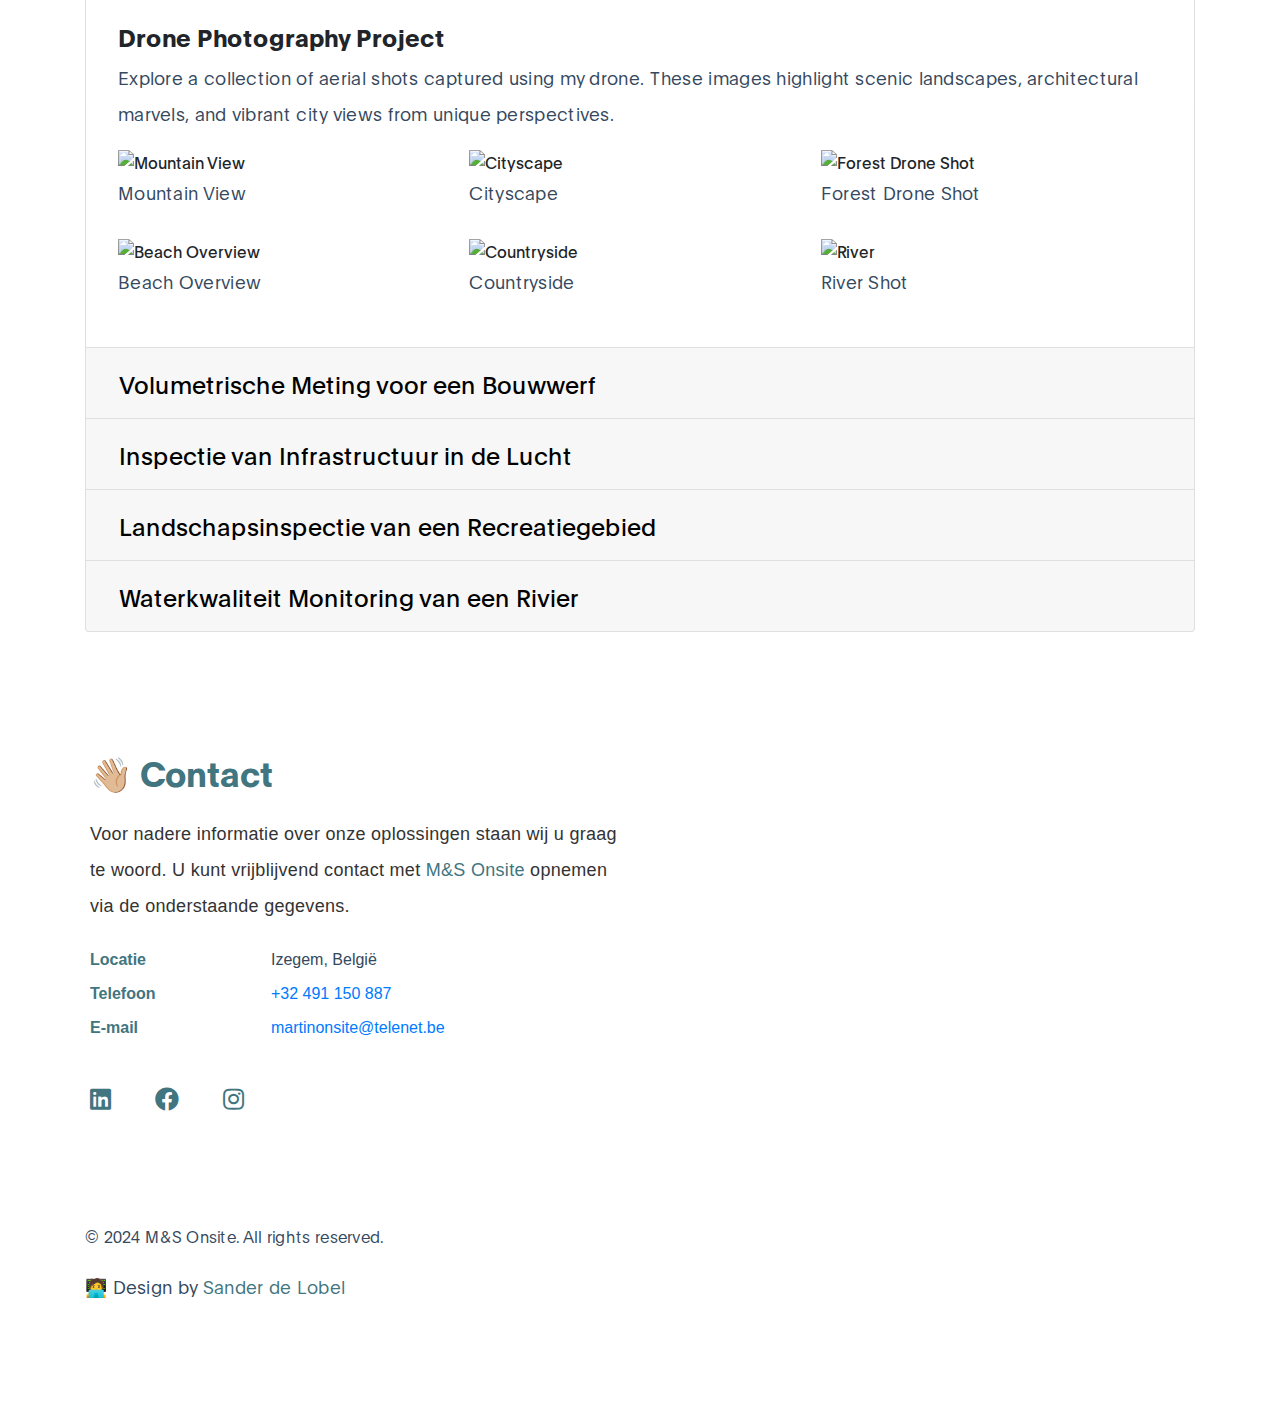
==== commit d2da994d: "30102024_1" ====
--- a/index.html
+++ b/index.html
@@ -92,13 +92,12 @@
                    <div class="d-flex flex-column justify-content-center align-items-center col-lg-7 col-md-7 col-12">
                         <div class="hero-text">
 
-                            <h1 class="hero-title">👋🏼 Martin de Lobel</h1>
+                            <h1 class="hero-title">👷🏼‍♂️ Martin de Lobel</h1>
 
                             <a class="email-link">
-                              👷🏼‍♂️ Projectcoördinator & UAS Operator</a>
+                              Projectcoördinator & UAS Operator</a>
                         </div>
                     </div>
-
             </div>
         </div>
     </section>
@@ -108,9 +107,9 @@
           <div class="row">
               <div class="col-lg-12 col-md-12 col-12" style="margin-bottom: 0px;">
                   <h3 class="mb-4" style="text-align: left; font-weight: bold; font-size: 2em; color: #417580;">🛠️ Onze Diensten</h3>
-                  <p style="text-align: left; font-size: 1.1rem; line-height: 1.6;">M&S Onsite is een specialist in drone-oplossingen die een breed scala aan diensten aanbiedt, zoals volumetrische calculaties, inspecties, terreinfoto's, mapping en luchtbeelden van hoge kwaliteit. Dankzij onze samenwerking met <a href="https://enterprise.dji.com/" target="_blank" style="color: #417580; text-decoration: none;"><strong>DJI Enterprise</strong></a> gebruiken wij de nieuwste technologieën om waardevolle diensten te leveren.</p>
-                  <p style="text-align: left ; font-size: 1.1rem; line-height: 1.6;">Wij bieden op maat gemaakte oplossingen die voldoen aan de specifieke behoeften van de klant, met een sterke focus op innovatie, kwaliteit en veiligheid.</p>
-                  <img src="images/msonsitedji.png" class="about-image img-fluid d-block mx-auto" alt="M&S Onsite logo" style="width: 50%; height: auto; margin-top: 40px;">
+                  <p style="text-align: left; font-size: 1.1rem; line-height: 1.6;">M&S Onsite is een specialist in drone-oplossingen die een breed scala aan diensten aanbiedt, zoals volumetrische calculaties, inspecties, terreinfoto's, mapping en luchtbeelden van hoge kwaliteit. 
+                    Dankzij onze keuze voor <img src="images/djienterprise.png" alt="DJI Enterprise Logo" style="height: 60px; vertical-align: middle; margin-left: 0px; margin-right: 0px;"> gebruiken wij 
+                    de nieuwste technologieën om waardevolle diensten te leveren.</p>
               </div>
           </div>
         
@@ -118,23 +117,40 @@
           <div class="row about-third">
               <div class="col-lg-4 col-md-4 col-12" style="padding: 15px;">
                   <div class="service-box" style="background: #ffffff; border: none; border-radius: 12px; box-shadow: 0 6px 30px rgba(0, 0, 0, 0.1); padding: 40px; height: 100%; display: flex; flex-direction: column; justify-content: flex-start; transition: transform 0.3s;">
-                      <h3 style="font-weight: bold; color: #417580; margin-bottom: 10px; font-size: 1.75em;">Opmetingen</h3>
-                      <p style="color: #34495e; font-size: 1em; line-height: 1.6; margin: 0;">Wij bieden uitgebreide opmetingen aan, waaronder terrein mapping, terrein opmetingen, oppervlakte bepalingen en volume berekeningen voor nauwkeurige projectplanning.</p>
+                      <h3 style="font-weight: bold; color: #417580; margin-bottom: 10px; font-size: 1.75em;">📏 Opmetingen</h3>
+                      <p style="color: #34495e; font-size: 1em; line-height: 1.6; margin: 0;">Wij bieden uitgebreide opmetingen aan, inclusief terreinmapping, oppervlaktebepalingen en volumeberekeningen. Onze nauwkeurige metingen ondersteunen een efficiënte en effectieve projectplanning.</p>
                   </div>
               </div>
-              
               <div class="col-lg-4 col-md-4 col-12" style="padding: 15px;">
-                  <div class="service-box" style="background: #ffffff; border: none; border-radius: 12px; box-shadow: 0 6px 30px rgba(0, 0, 0, 0.1); padding: 40px; height: 100%; display: flex; flex-direction: column; justify-content: flex-start; transition: transform 0.3s;">
-                      <h3 style="font-weight: bold; color: #417580; margin-bottom: 10px; font-size: 1.75em;">Werfopvolging</h3>
-                      <p style="color: #34495e; font-size: 1em; line-height: 1.6; margin: 0;">Onze werfopvolging omvat inspecties met behulp van luchtfotografie, gedetailleerde plaatsbeschrijvingen, werfinrichtingsplannen en social media/promotie voor effectieve communicatie van uw projectstatus.</p>
-                  </div>
-              </div>
+                <div class="service-box" style="background: #ffffff; border: none; border-radius: 12px; box-shadow: 0 6px 30px rgba(0, 0, 0, 0.1); padding: 40px; height: 100%; display: flex; flex-direction: column; justify-content: flex-start; transition: transform 0.3s;">
+                    <h3 style="font-weight: bold; color: #417580; margin-bottom: 10px; font-size: 1.75em;">📋 Werfopvolging</h3>
+                    <p style="color: #34495e; font-size: 1em; line-height: 1.6; margin: 0;">Onze werfopvolging biedt een overzichtelijke aanpak met inspecties via luchtfotografie, gedetailleerde plaatsbeschrijvingen en werfinrichtingsplannen. We benutten sociale media voor een effectieve communicatie van uw projectstatus.</p>
+                </div>
+            </div>
               <div class="col-lg-4 col-md-4 col-12" style="padding: 15px;">
-                  <div class="service-box" style="background: #ffffff; border: none; border-radius: 12px; box-shadow: 0 6px 30px rgba(0, 0, 0, 0.1); padding: 40px; height: 100%; display: flex; flex-direction: column; justify-content: flex-start; transition: transform 0.3s;">
-                      <h3 style="font-weight: bold; color: #417580; margin-bottom: 10px; font-size: 1.75em;">Inspecties</h3>
-                      <p style="color: #34495e; font-size: 1em; line-height: 1.6; margin: 0;">Wij verzorgen inspecties van gebouwen en daken, constructies en elementen, evenals landbouwprojecten om de kwaliteit en veiligheid te waarborgen.</p>
-                  </div>
-              </div>
+                <div class="service-box" style="background: #ffffff; border: none; border-radius: 12px; box-shadow: 0 6px 30px rgba(0, 0, 0, 0.1); padding: 40px; height: 100%; display: flex; flex-direction: column; justify-content: flex-start; transition: transform 0.3s;">
+                    <h3 style="font-weight: bold; color: #417580; margin-bottom: 10px; font-size: 1.75em;">🔍 Inspecties</h3>
+                    <p style="color: #34495e; font-size: 1em; line-height: 1.6; margin: 0;">Wij bieden grondige inspecties van gebouwen, daken, constructies en landbouwprojecten. Onze focus ligt op het waarborgen van kwaliteit en veiligheid in elk aspect van uw project.</p>
+                </div>
+            </div> 
+              <div class="col-lg-4 col-md-4 col-12" style="padding: 15px;">
+                <div class="service-box" style="background: #ffffff; border: none; border-radius: 12px; box-shadow: 0 6px 30px rgba(0, 0, 0, 0.1); padding: 40px; height: 100%; display: flex; flex-direction: column; justify-content: flex-start; transition: transform 0.3s;">
+                    <h3 style="font-weight: bold; color: #417580; margin-bottom: 10px; font-size: 1.75em;">📷 Visuals</h3>
+                    <p style="color: #34495e; font-size: 1em; line-height: 1.6; margin: 0;">Leg de essentie van uw bouwproject vast met adembenemende luchtfoto's en video's. Onze drone-diensten bieden heldere, professionele beelden die uw visie tot leven brengen.</p>
+                </div>
+            </div>
+            <div class="col-lg-4 col-md-4 col-12" style="padding: 15px;">
+              <div class="service-box" style="background: #ffffff; border: none; border-radius: 12px; box-shadow: 0 6px 30px rgba(0, 0, 0, 0.1); padding: 40px; height: 100%; display: flex; flex-direction: column; justify-content: flex-start; transition: transform 0.3s;">
+                  <h3 style="font-weight: bold; color: #417580; margin-bottom: 10px; font-size: 1.75em;">📊 Projectupdates</h3>
+                  <p style="color: #34495e; font-size: 1em; line-height: 1.6; margin: 0;">Houd stakeholders op de hoogte met visuele voortgangsrapportages. Onze luchtbeelden geven een helder overzicht van de projectstatus en belangrijke mijlpalen.</p>
+              </div>
+            </div>
+            <div class="col-lg-4 col-md-4 col-12" style="padding: 15px;">
+              <div class="service-box" style="background: #ffffff; border: none; border-radius: 12px; box-shadow: 0 6px 30px rgba(0, 0, 0, 0.1); padding: 40px; height: 100%; display: flex; flex-direction: column; justify-content: flex-start; transition: transform 0.3s;">
+                  <h3 style="font-weight: bold; color: #417580; margin-bottom: 10px; font-size: 1.75em;">🌐 3D Modellen</h3>
+                  <p style="color: #34495e; font-size: 1em; line-height: 1.6; margin: 0;">Wij creëren gedetailleerde 3D-modellen van uw project en leveren deze rechtstreeks aan u. Visualiseer en plan efficiënter met onze nauwkeurige digitale representaties.</p>
+                </div>
+            </div>          
           </div>
 
           <div class="container-fluid" style="padding: 0; margin-bottom: 10px; margin-top: 20px;">
@@ -143,10 +159,6 @@
 
       </div>
   </section>
-  
-  
-  
-  
 
     <!-- Samenwerkingen -->
      <section class="customers section-padding" id="customers">
@@ -381,17 +393,17 @@
                 
                 <ul class="mt-4 mb-5 mb-lg-0 profile-list list-unstyled" style="margin-left: 0; font-family: Arial, sans-serif; color: #333;">
                     <li style="margin-bottom: 10px;">
-                        <strong style="color: #417580;">📍 Address:</strong> 
-                        <span style="color: #34495e;">Emelgem, BE</span>
+                        <strong style="color: #417580;">Locatie</strong> 
+                        <span style="color: #34495e;">Izegem, België</span>
                     </li>
                     <li style="margin-bottom: 10px;">
-                        <strong style="color: #417580;">📞 Phone:</strong> 
+                        <strong style="color: #417580;">Telefoon</strong> 
                         <a href="tel:+32491150887" target="_blank" style="color: #007AFF; text-decoration: none; transition: color 0.3s;">
                             +32 491 150 887
                         </a>
                     </li>
                     <li style="margin-bottom: 10px;">
-                        <strong style="color: #417580;">📧 Email:</strong> 
+                        <strong style="color: #417580;">E-mail</strong> 
                         <a href="mailto:martinonsite@telenet.be" target="_blank" style="color: #007AFF; text-decoration: none; transition: color 0.3s;">
                             martinonsite@telenet.be
                         </a>
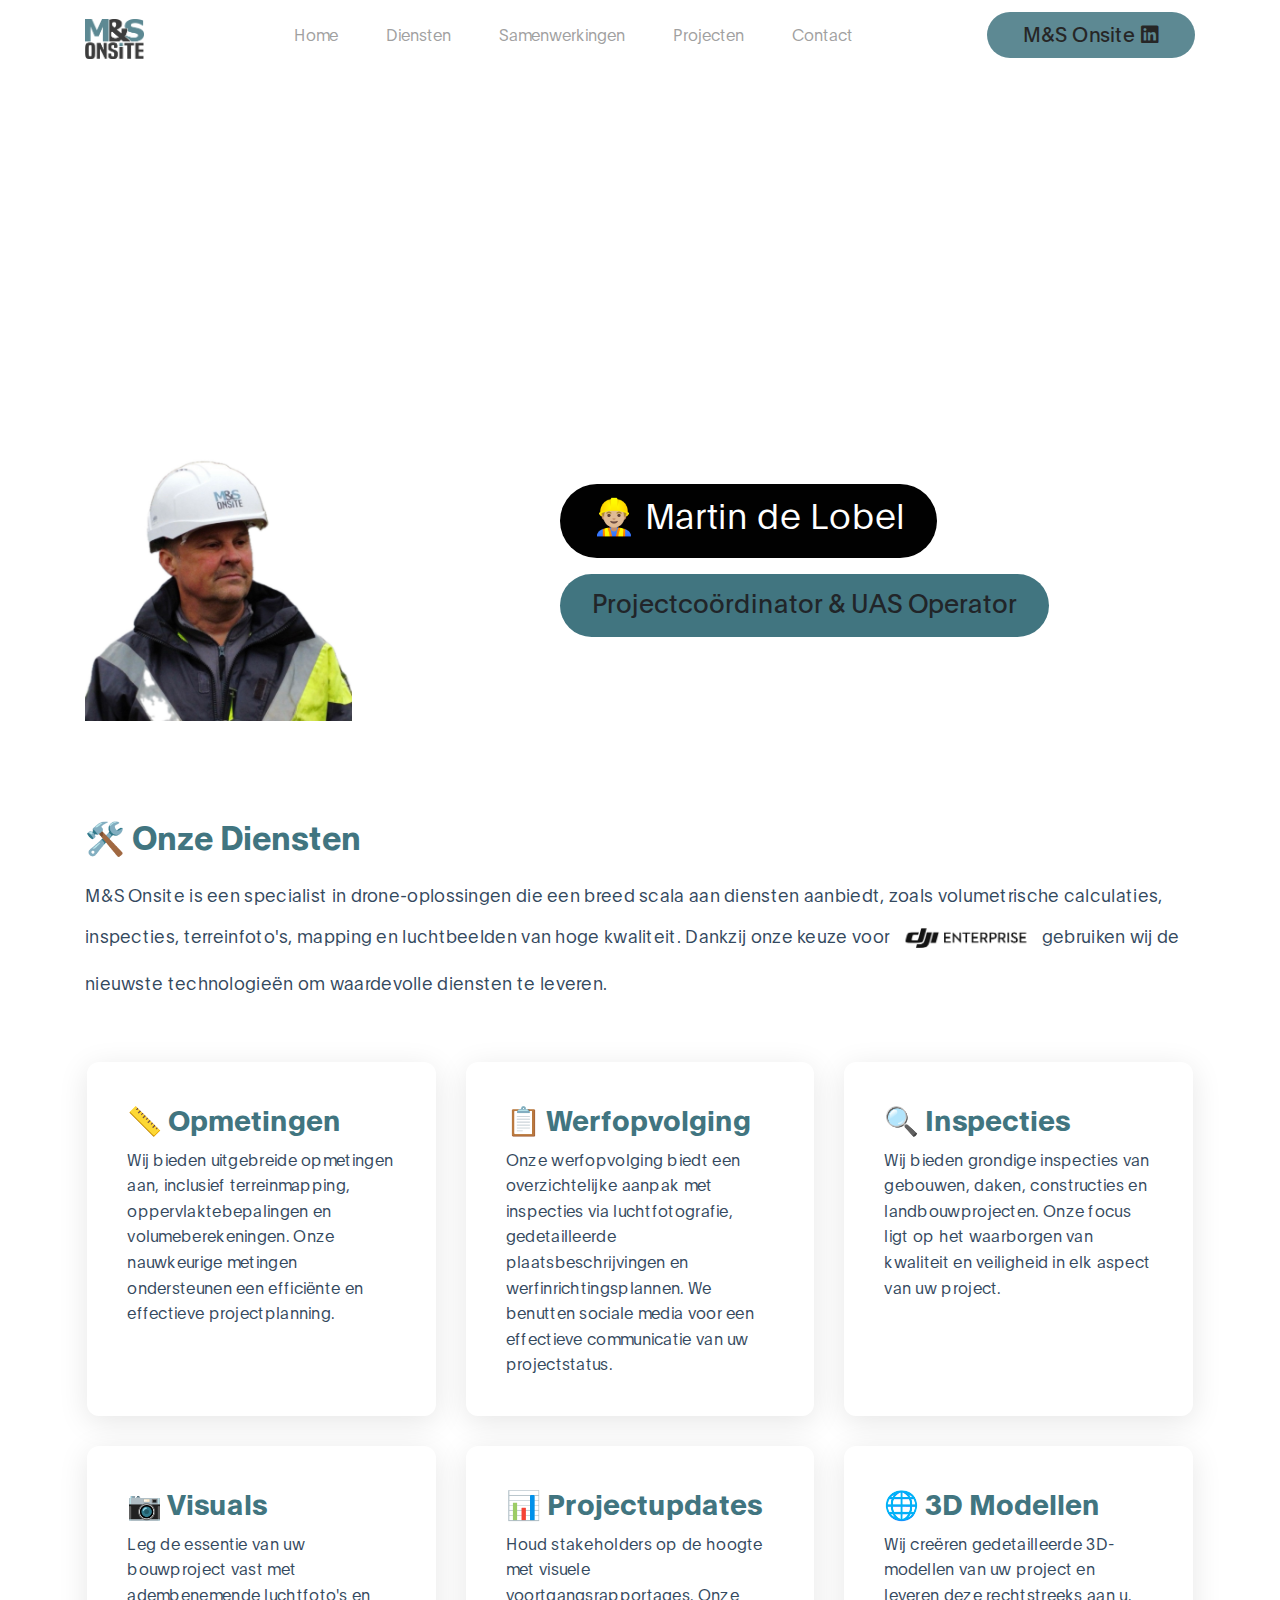
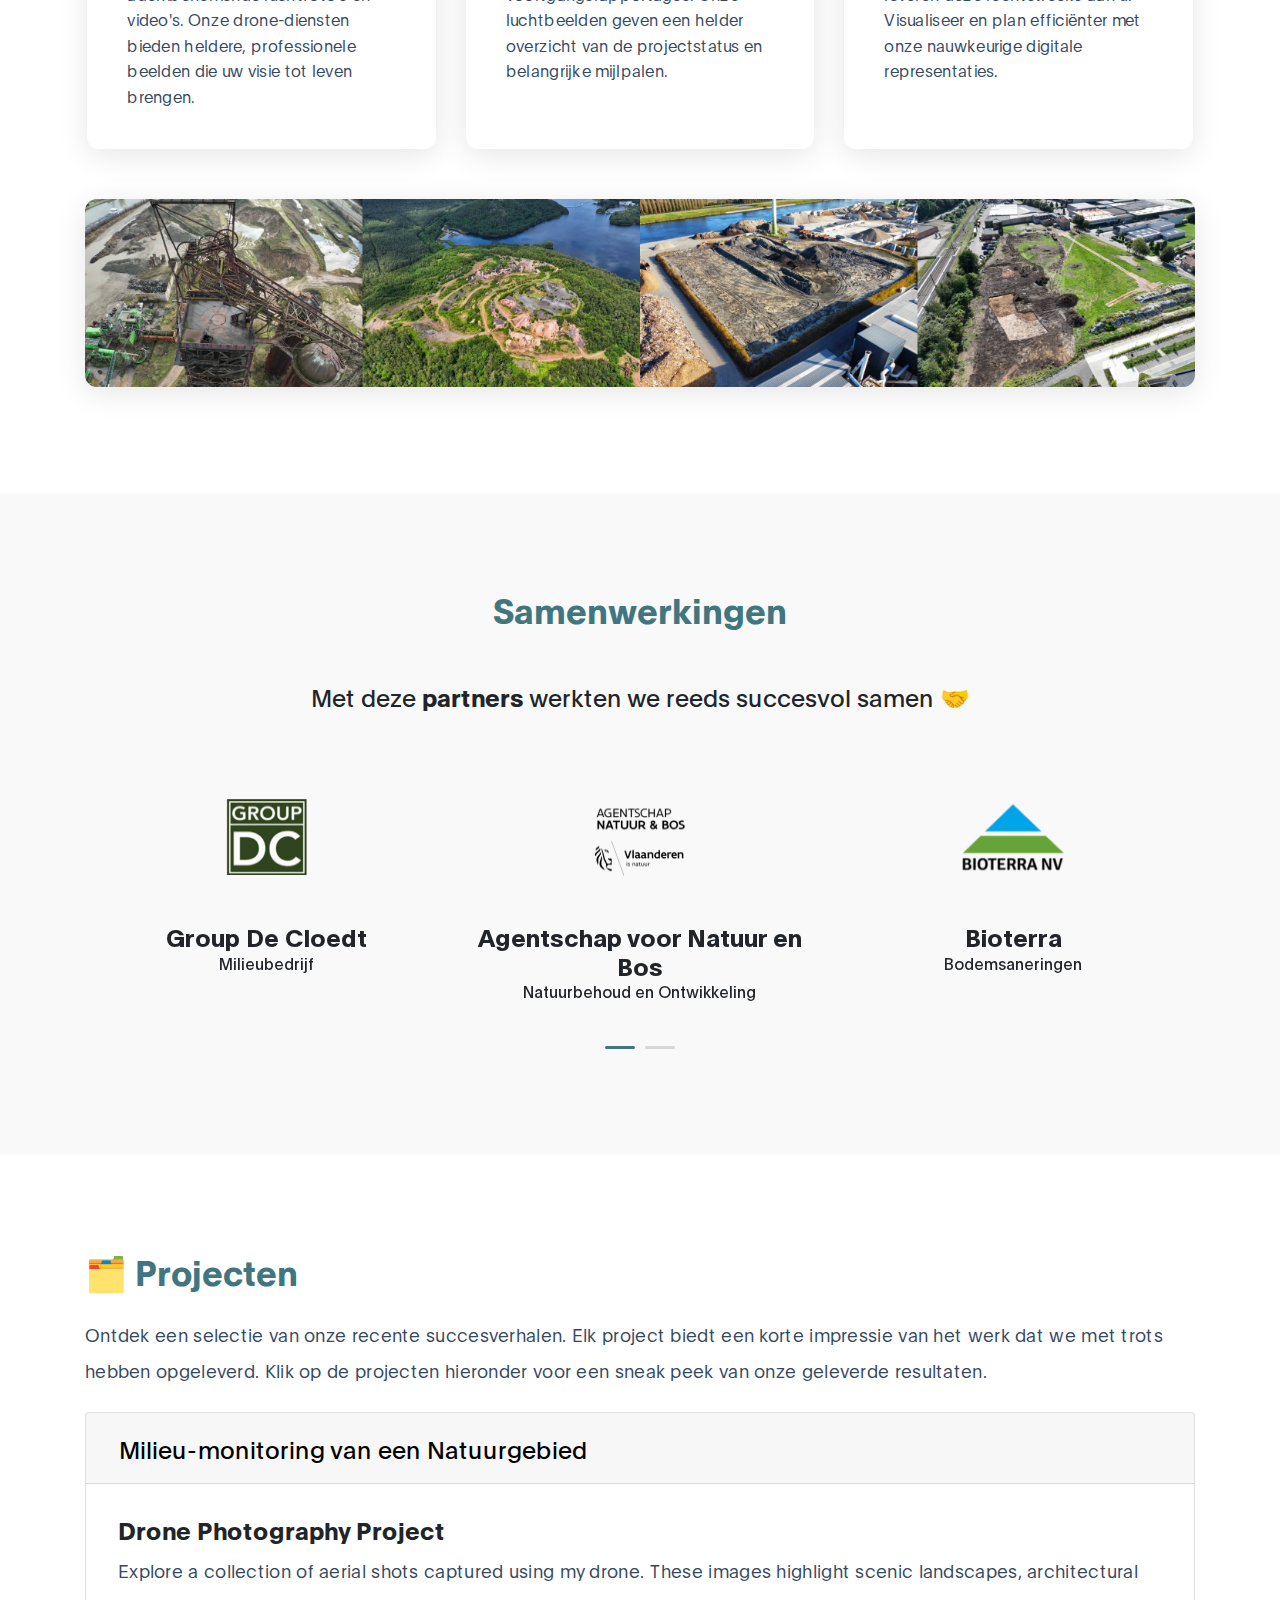
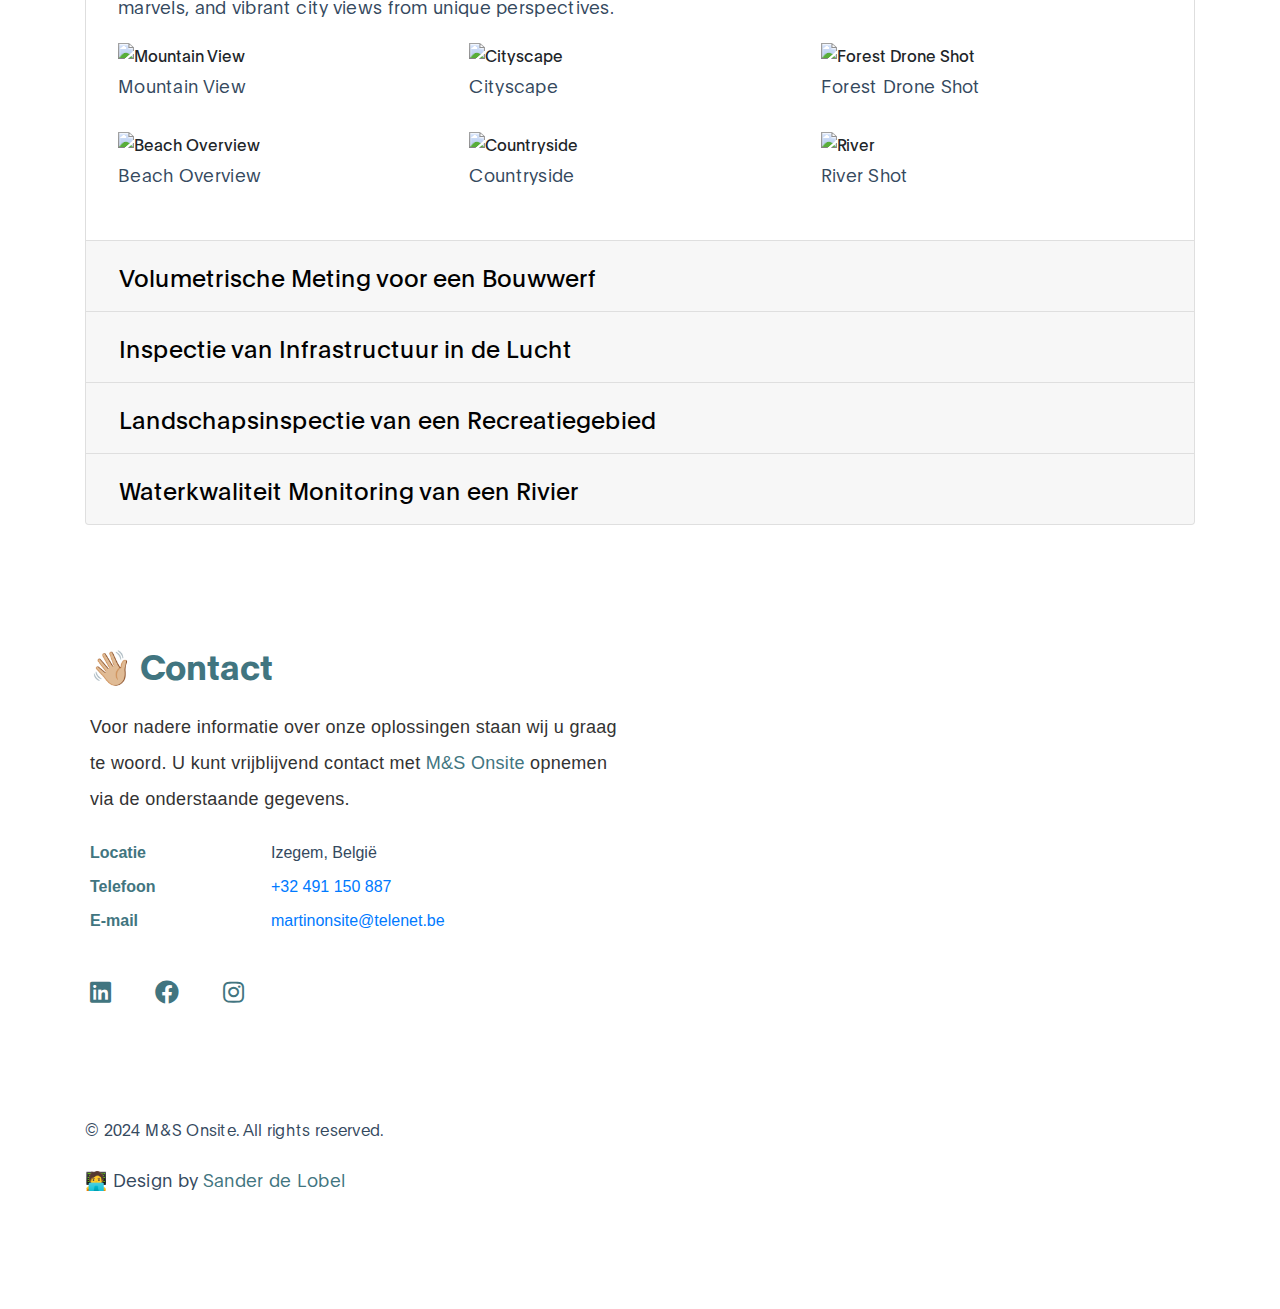
==== commit 84c7de35: "16112024_2" ====
--- a/index.html
+++ b/index.html
@@ -2,7 +2,7 @@
 <html lang="en">
 <head>
 
-     <title>M&S Onsite - Profile HTML Page</title>
+     <title>M&S Onsite - Website</title>
 
      <meta charset="UTF-8">
      <meta http-equiv="X-UA-Compatible" content="IE=Edge">
@@ -86,7 +86,7 @@
             <div class="row">
 
                   <div class="mx-auto col-lg-5 col-md-5 col-10">
-                      <img src="images/mdl.jpg" class="img-fluid" alt="MdL Photo" style="width: 80%; height: auto; margin: 0;">
+                      <img src="images/mdl.jpg" class="img-fluid" alt="MdL Photo" style="width: 60%; height: auto; margin: 0;">
                   </div>
 
                    <div class="d-flex flex-column justify-content-center align-items-center col-lg-7 col-md-7 col-12">
--- a/css/msonsite_css.css
+++ b/css/msonsite_css.css
@@ -603,7 +603,7 @@
   @media screen and (max-width: 768px) {
 
     .hero-text {
-      position: relative;
+      position:relative;
       top: 1.5rem;
     }
   }
